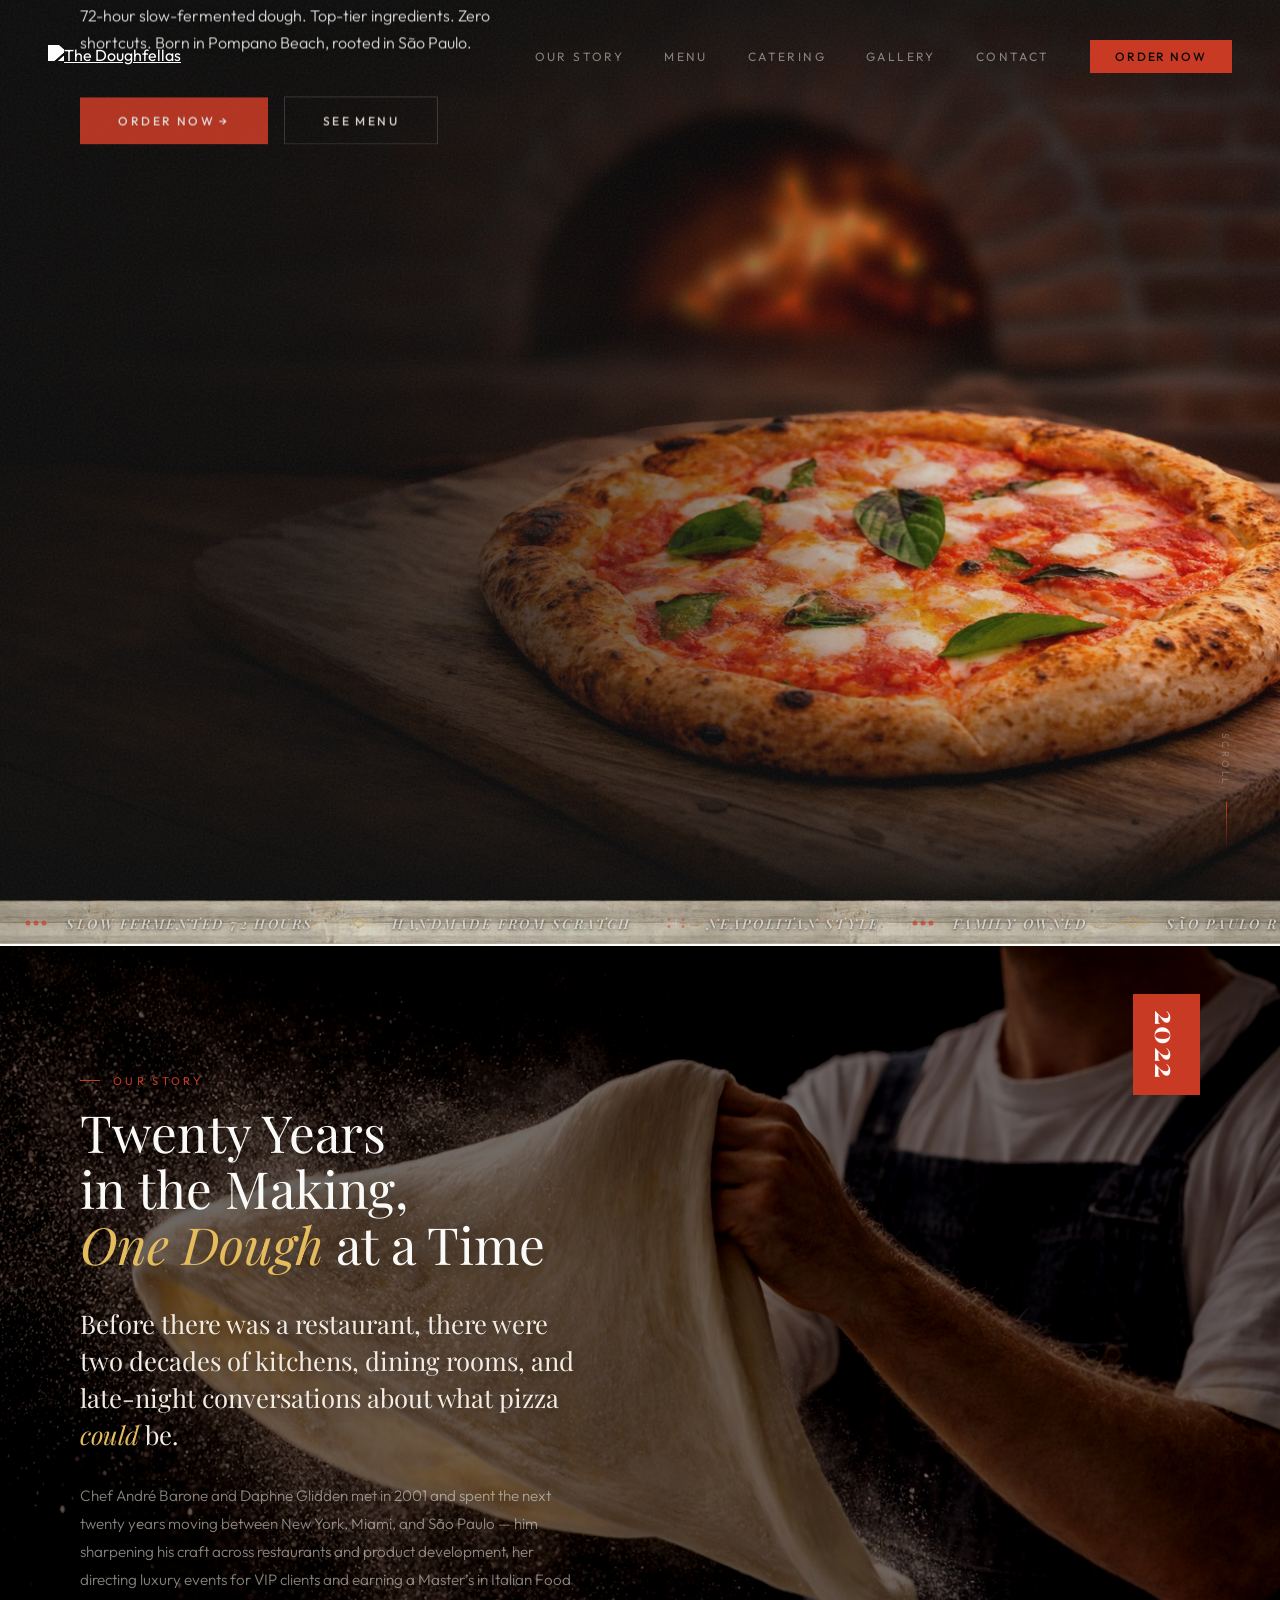
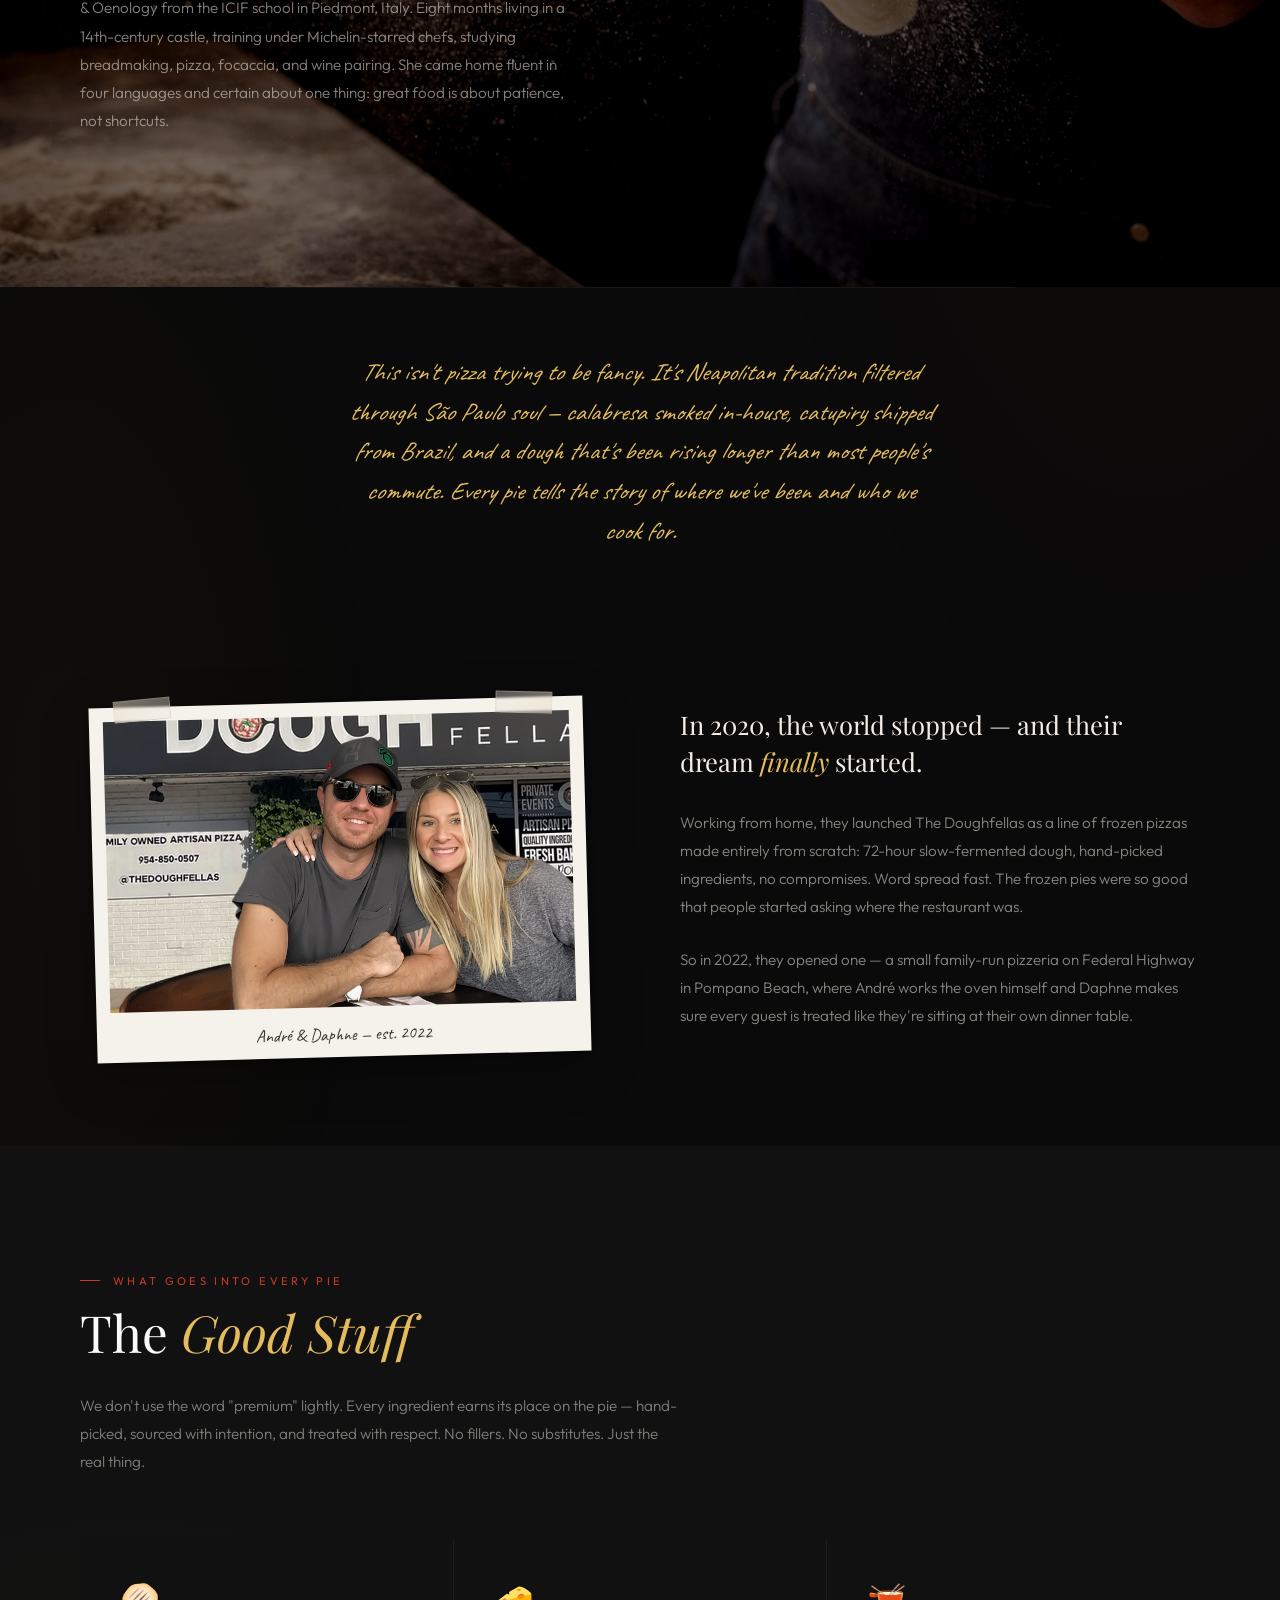
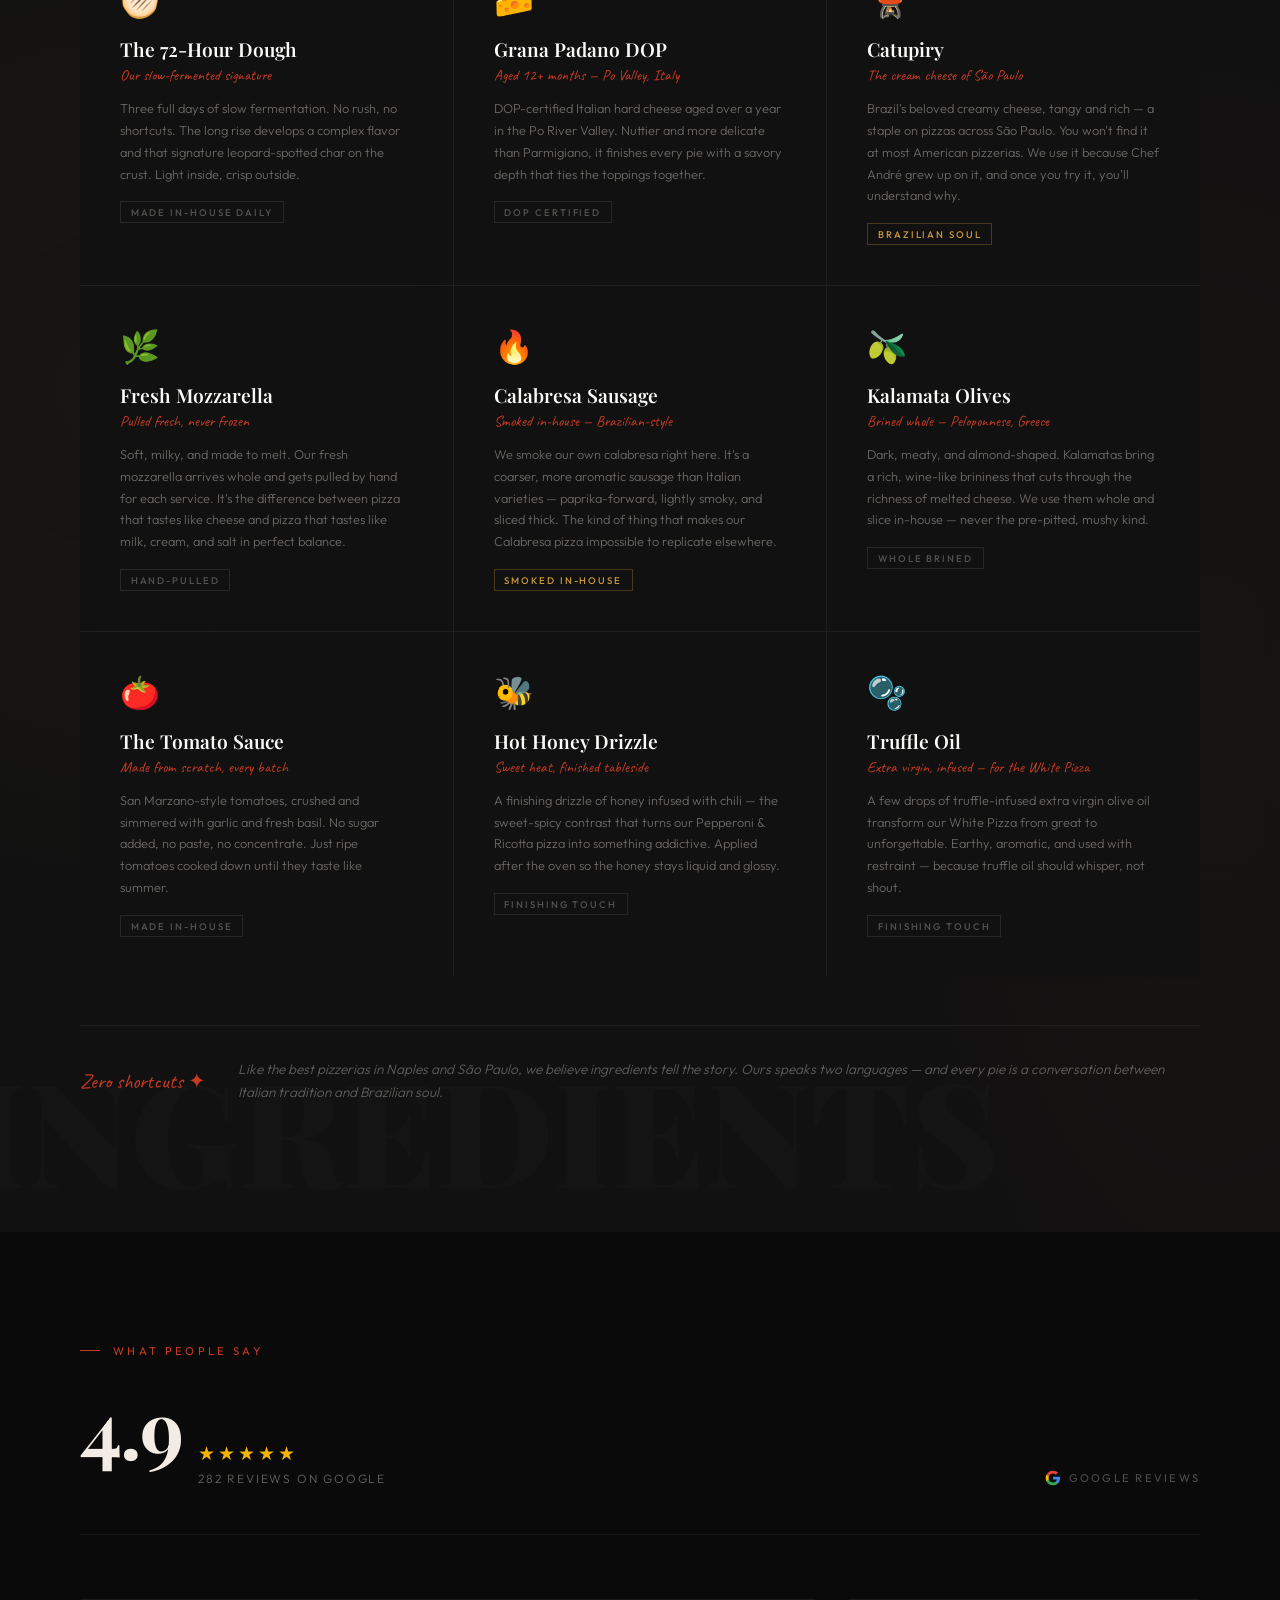
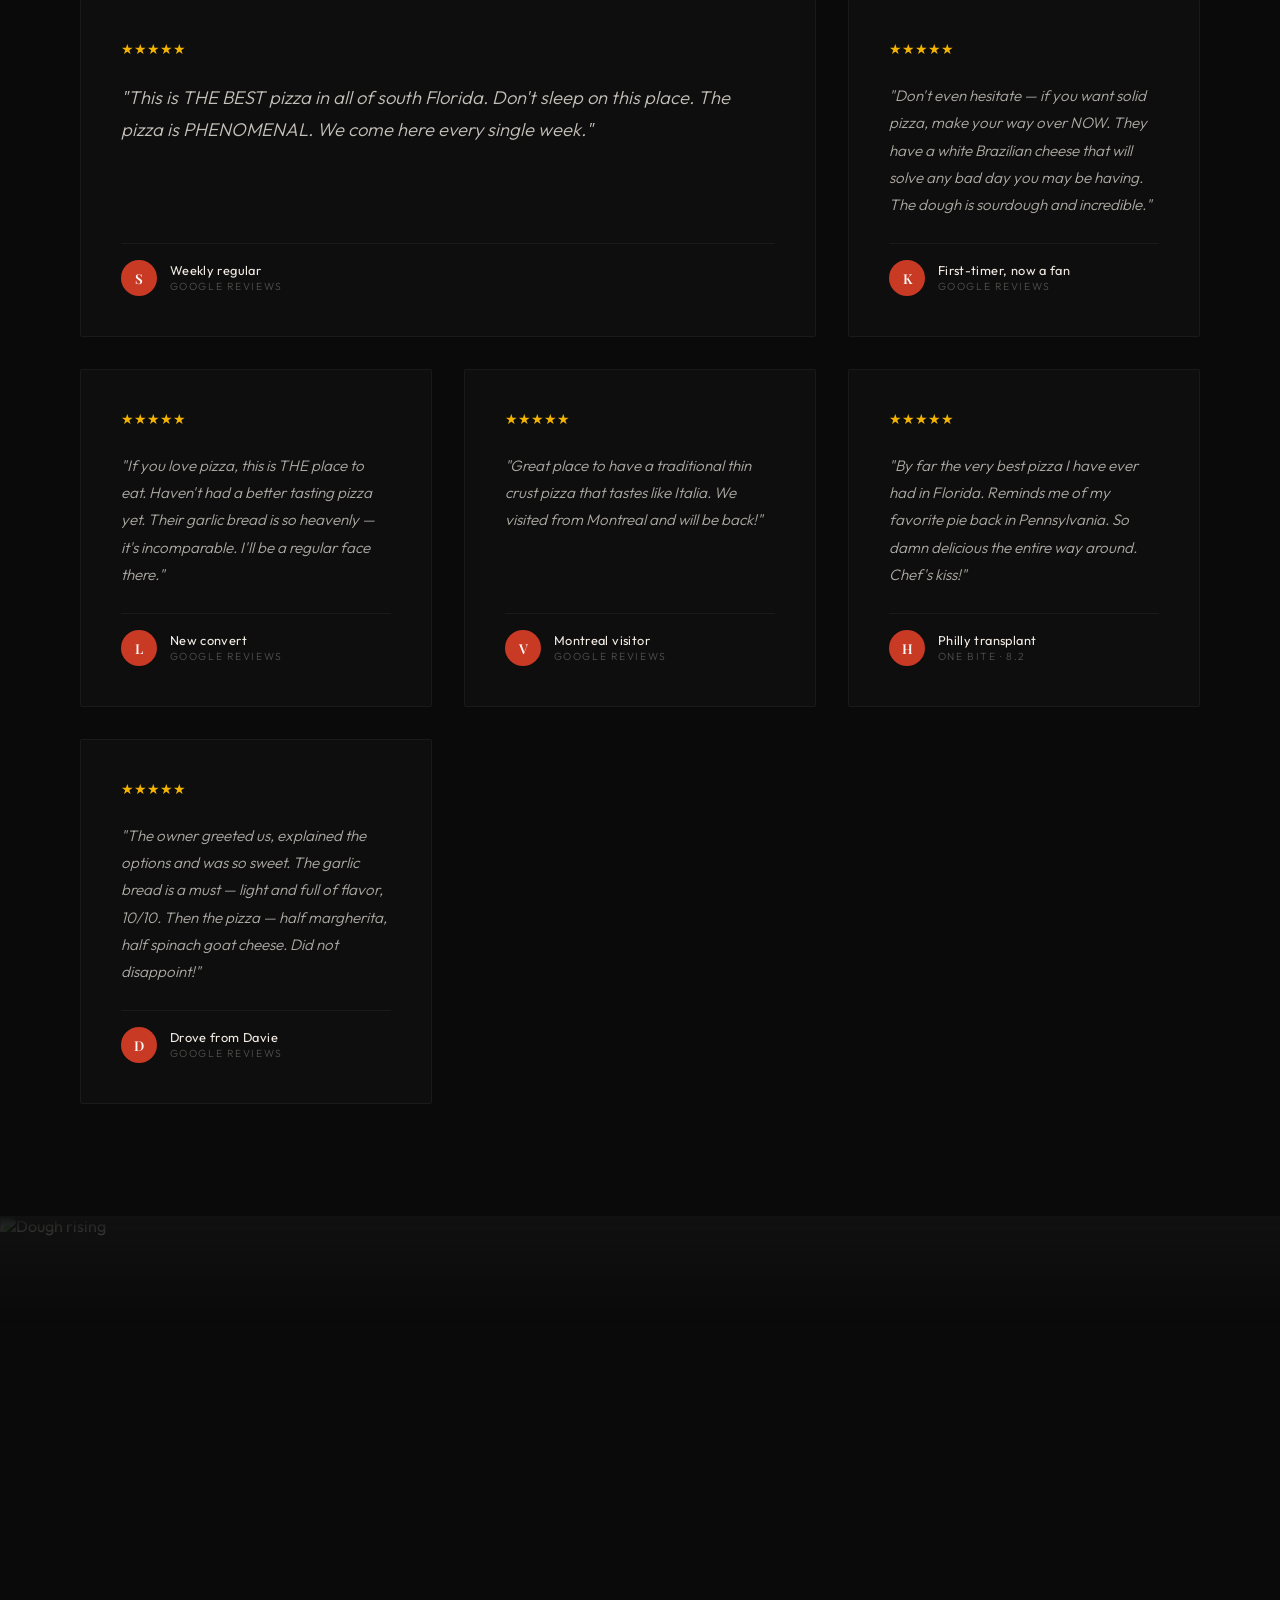
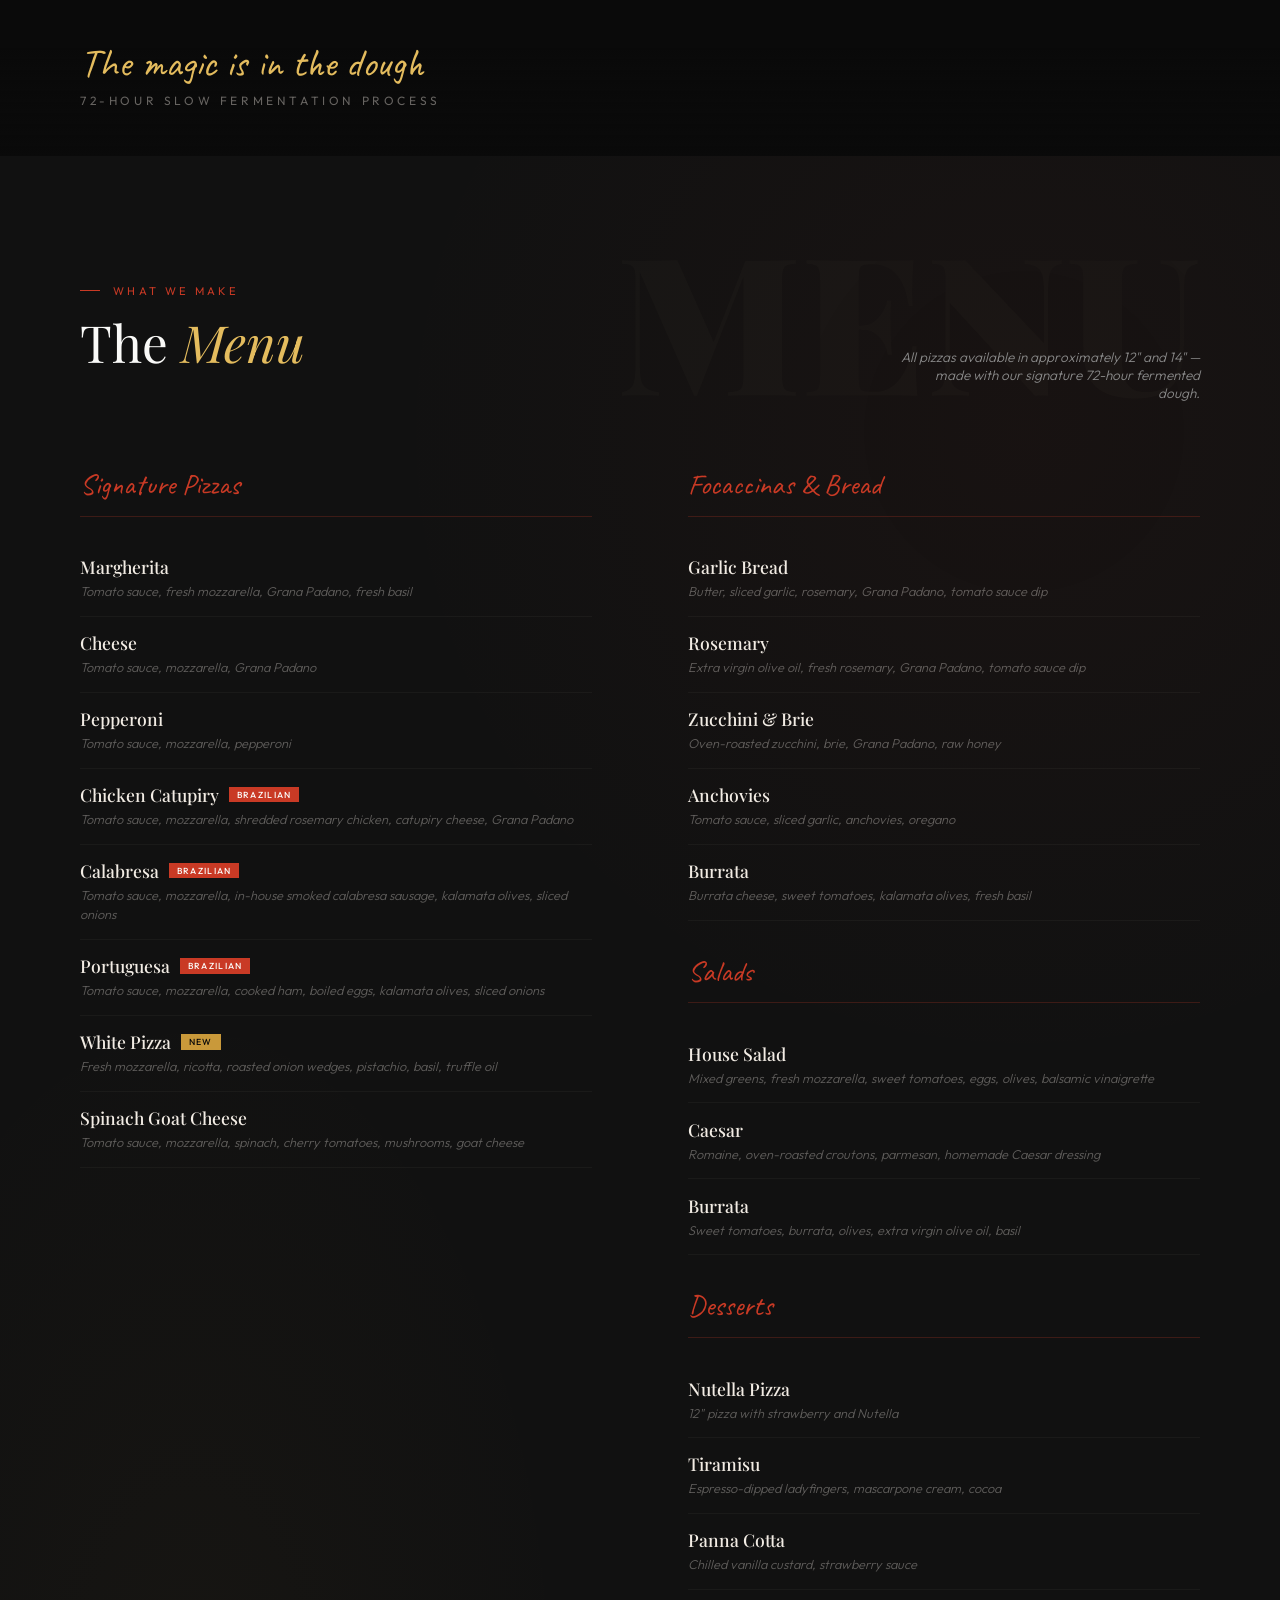
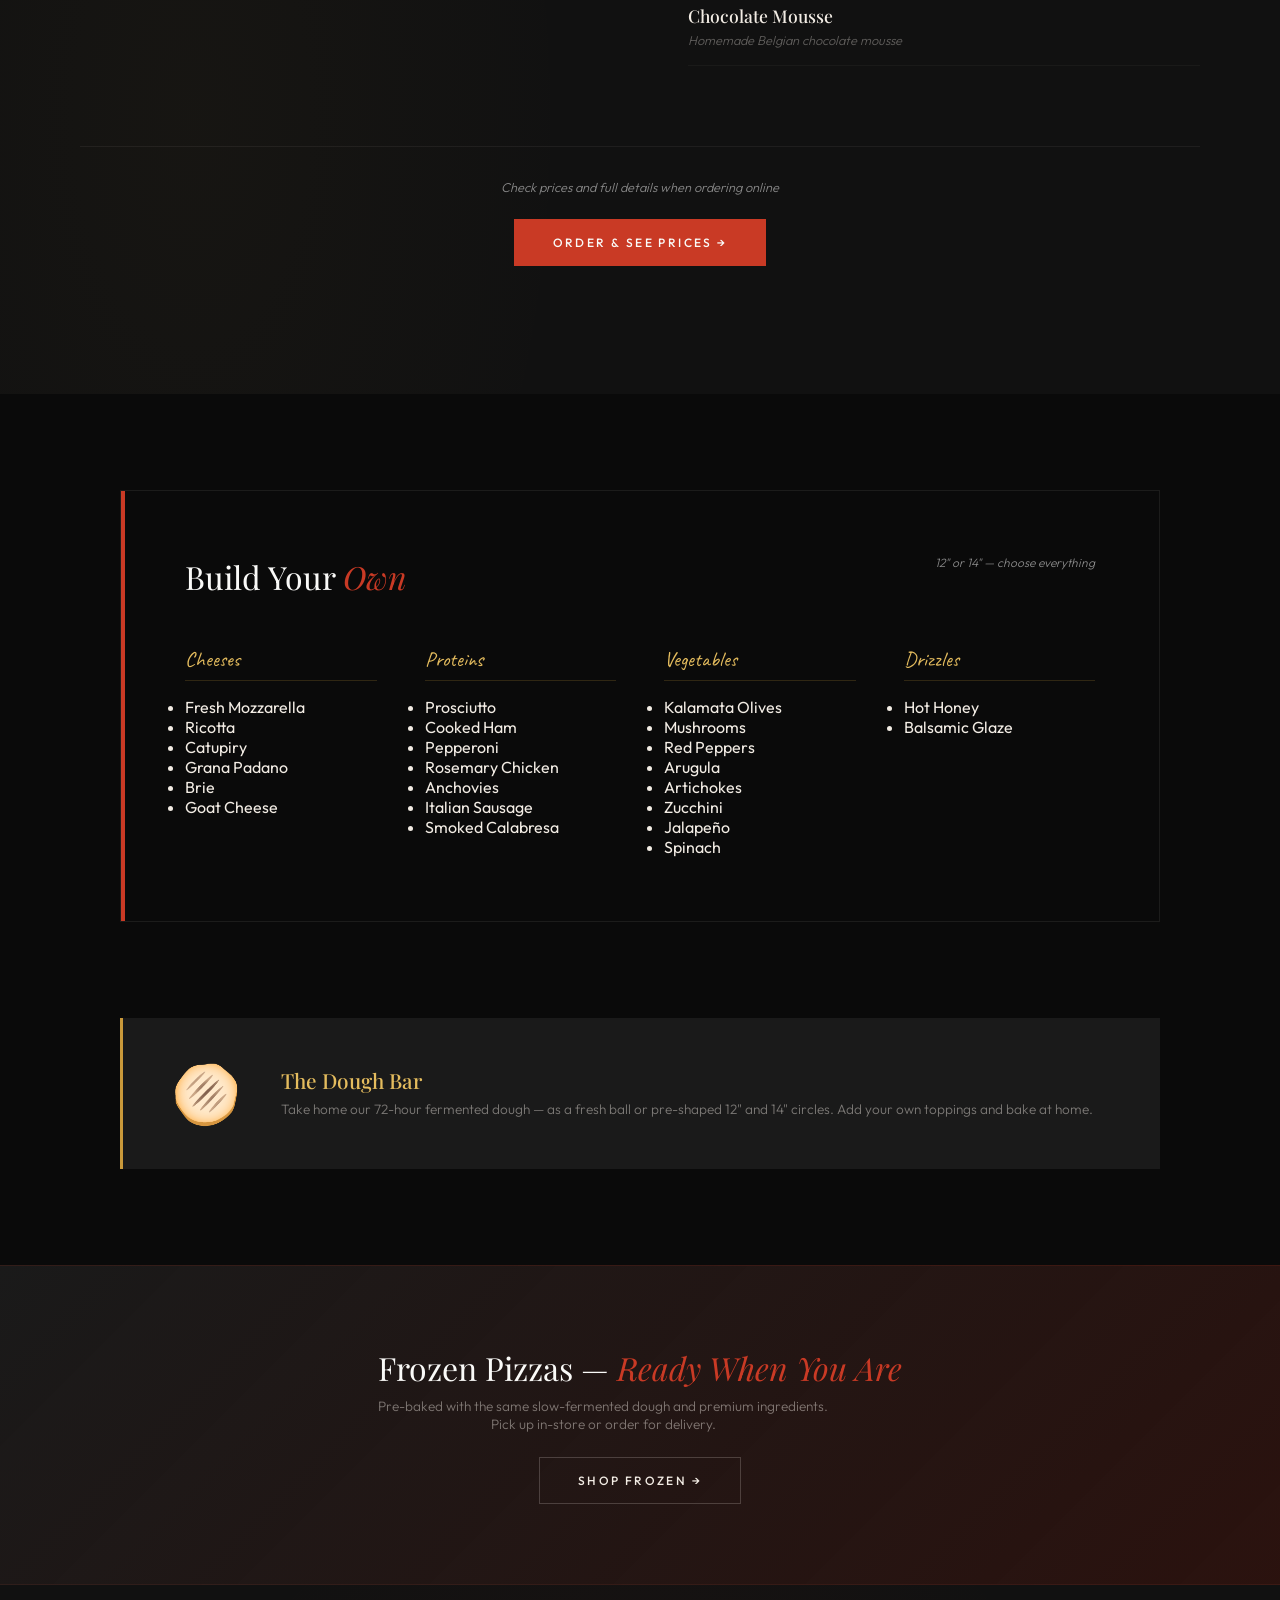
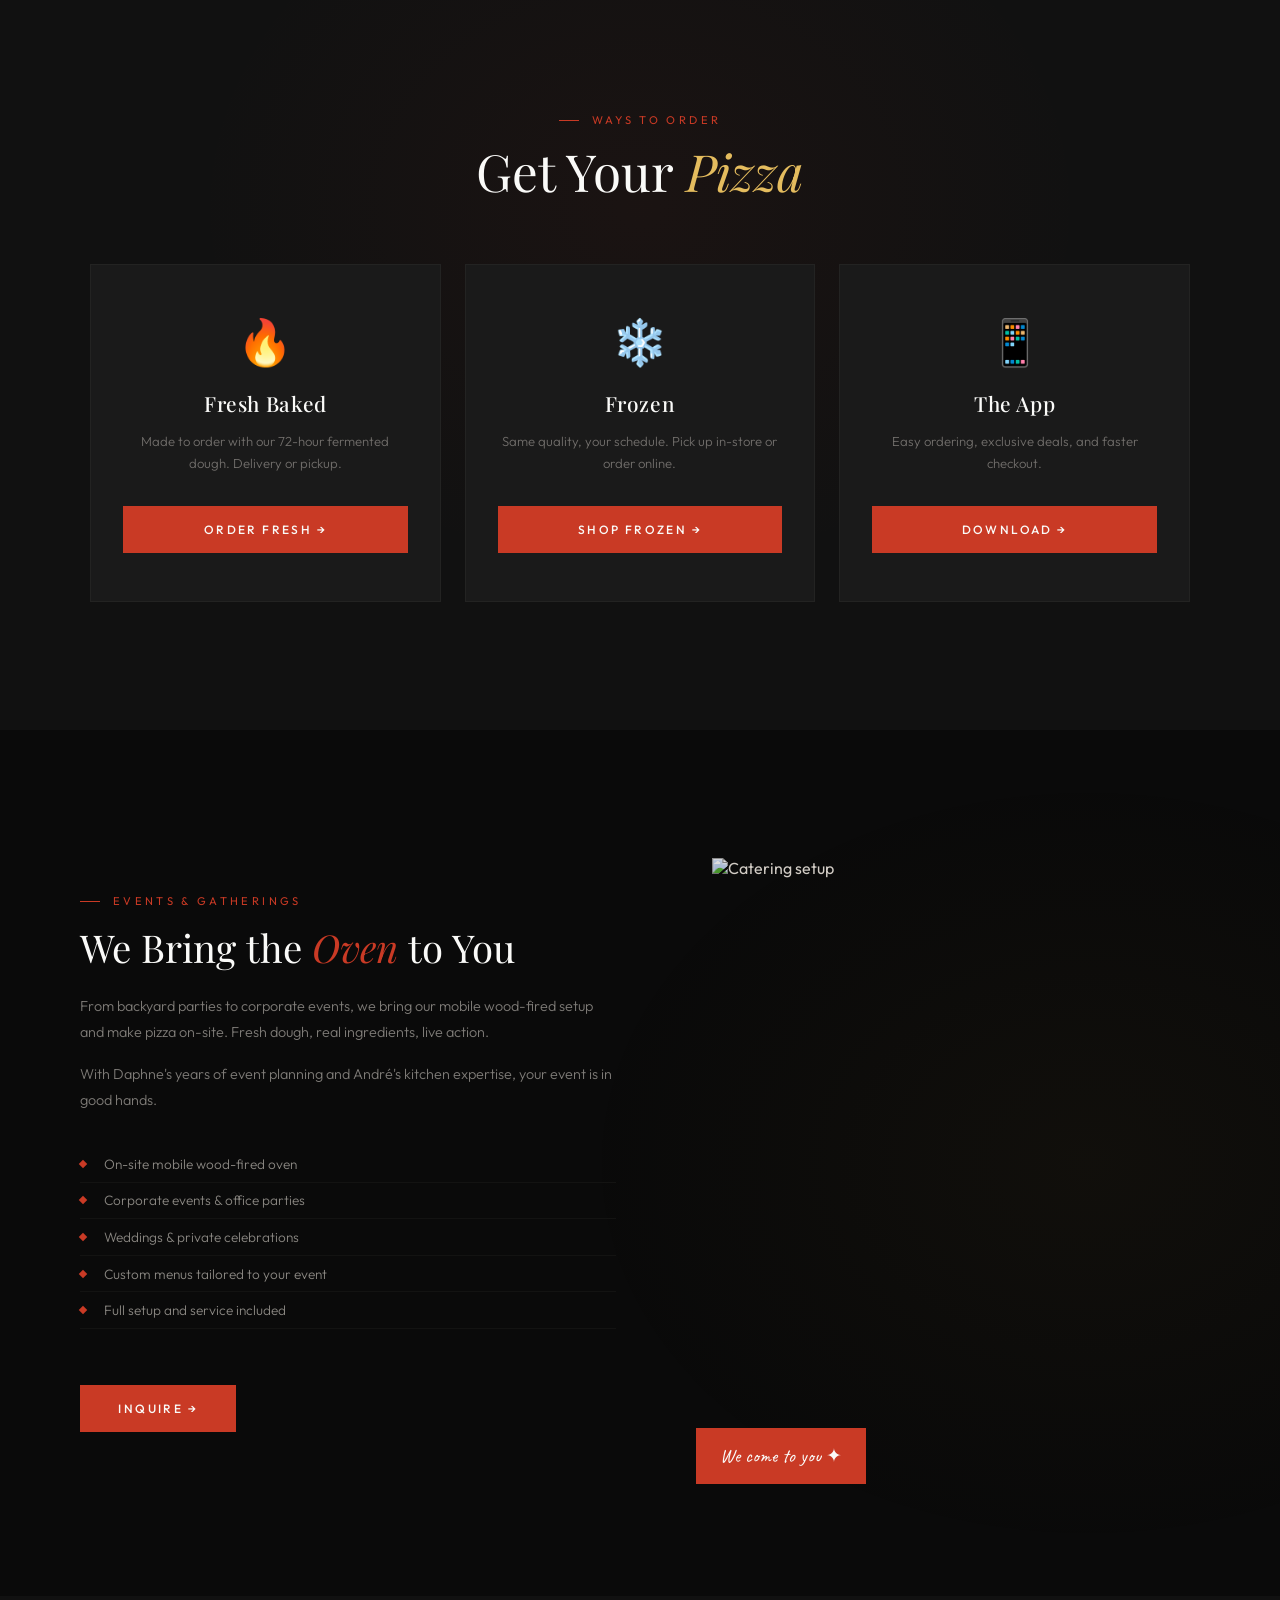
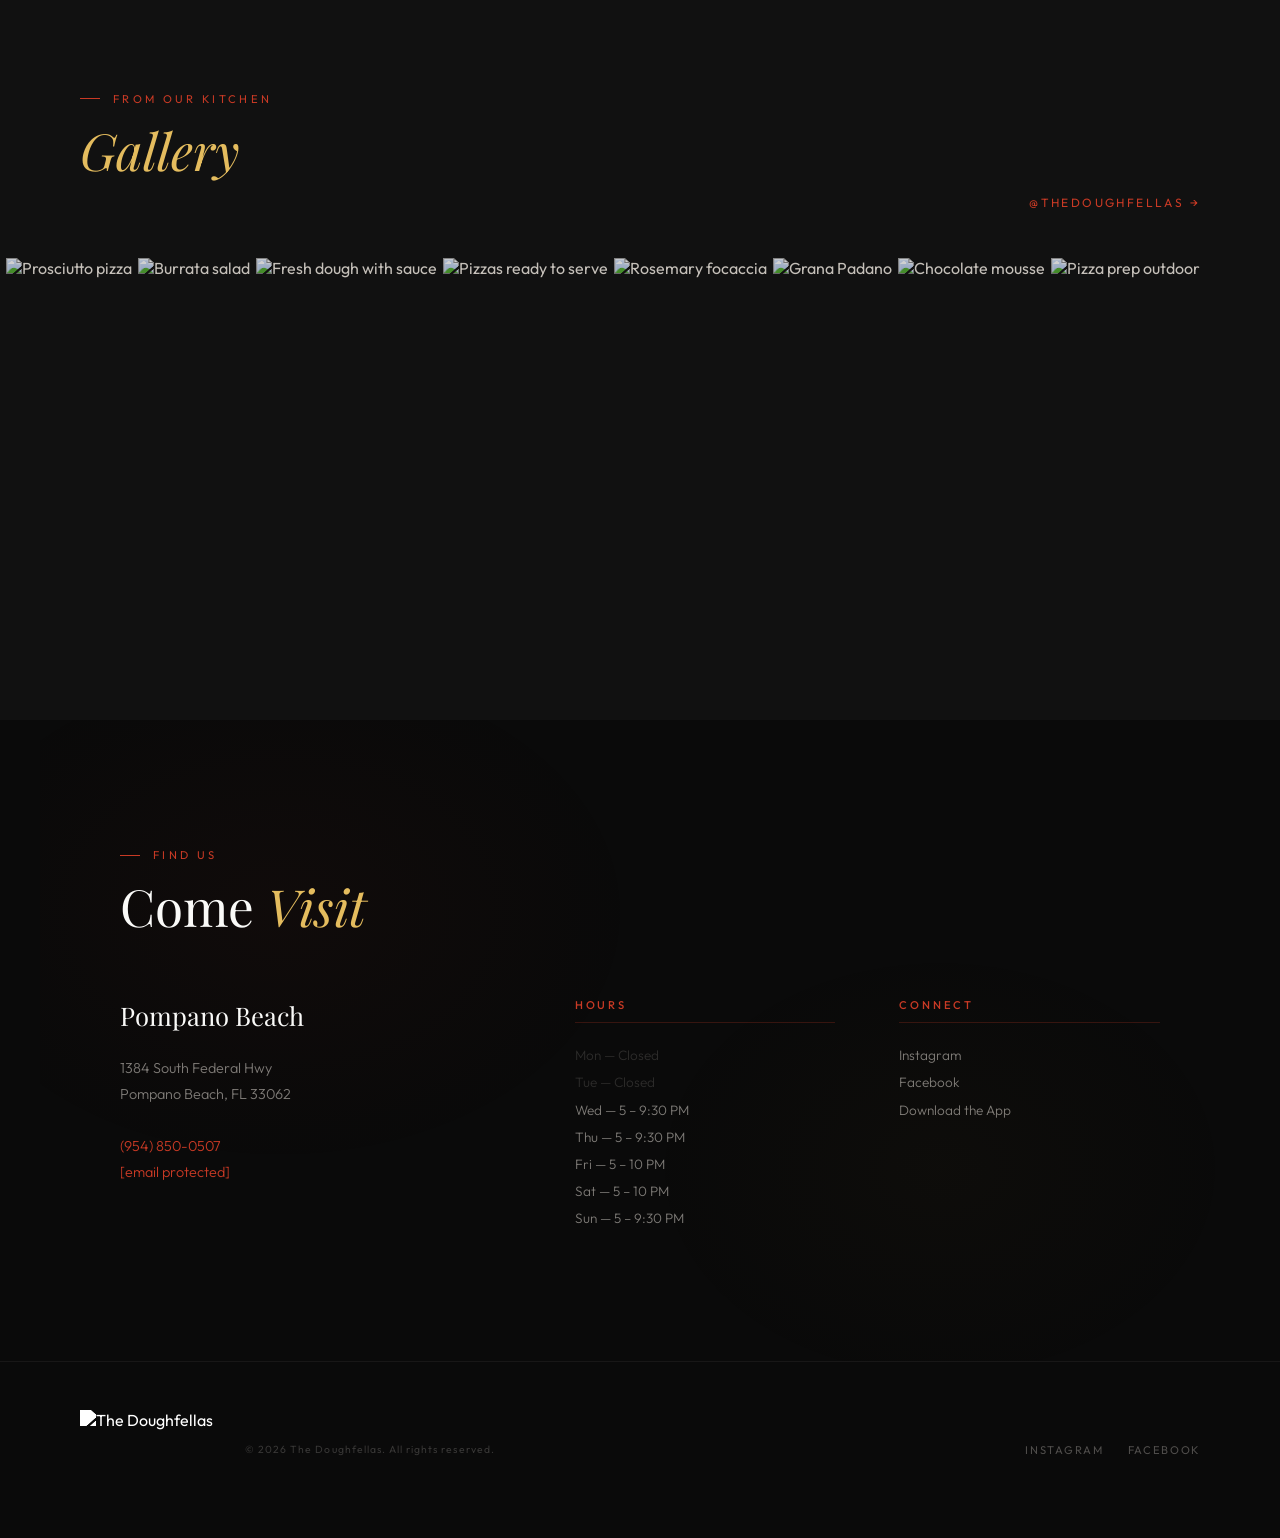
==== index.html @ 56cded58 "Add files via upload" ====
<!DOCTYPE html>
<html lang="en">
<head>
<meta charset="UTF-8">
<meta name="viewport" content="width=device-width, initial-scale=1.0">
<title>The Doughfellas | Handmade Neapolitan Pizza — Fort Lauderdale</title>
<link href="https://fonts.googleapis.com/css2?family=Playfair+Display:ital,wght@0,400;0,500;0,600;0,700;0,800;0,900;1,400;1,500;1,600;1,700&family=Outfit:wght@200;300;400;500;600&family=Caveat:wght@400;500;600;700&family=Bebas+Neue&display=swap" rel="stylesheet">
<style>
  :root {
    --black: #0A0A0A;
    --dark: #111111;
    --dark2: #1A1A1A;
    --dark3: #222222;
    --flame: #C93A25;
    --flame-glow: #E04A32;
    --gold: #C9993A;
    --gold-light: #E4BC5E;
    --cream: #F2ECE4;
    --cream-dim: rgba(242,236,228,0.5);
    --smoke: #888;
    --white: #FAFAF8;
  }

  * { margin: 0; padding: 0; box-sizing: border-box; }
  html { scroll-behavior: smooth; }

  body {
    font-family: 'Outfit', sans-serif;
    background: var(--black);
    color: var(--cream);
    overflow-x: hidden;
    -webkit-font-smoothing: antialiased;
  }

  /* ═══ AMBIENT GLOW SYSTEM ═══ */
  /* Warm oven-light bleeds that give depth to the dark space */
  .ambient-canvas {
    position: fixed;
    inset: 0;
    z-index: 0;
    pointer-events: none;
    background:
      radial-gradient(ellipse 50% 40% at 0% 30%, rgba(201,58,37,0.04) 0%, transparent 100%),
      radial-gradient(ellipse 40% 50% at 100% 60%, rgba(201,153,58,0.03) 0%, transparent 100%),
      radial-gradient(ellipse 60% 30% at 50% 100%, rgba(201,58,37,0.025) 0%, transparent 100%);
  }

  /* Per-section ambient glows */
  .glow-wrap {
    position: relative;
    z-index: 1;
  }

  .section-glow {
    position: relative;
  }

  .section-glow::after {
    content: '';
    position: absolute;
    inset: 0;
    pointer-events: none;
    z-index: 0;
    opacity: 0;
    transition: opacity 1.5s ease;
  }

  .section-glow.in-view::after {
    opacity: 1;
  }

  /* Each section gets a unique glow placement */
  .about.section-glow::after {
    background:
      radial-gradient(ellipse 35% 60% at 90% 20%, rgba(201,58,37,0.05) 0%, transparent 100%),
      radial-gradient(ellipse 25% 40% at 5% 80%, rgba(201,153,58,0.035) 0%, transparent 100%);
  }

  .ingredients.section-glow::after {
    background:
      radial-gradient(ellipse 40% 30% at 10% 50%, rgba(201,153,58,0.045) 0%, transparent 100%),
      radial-gradient(ellipse 30% 50% at 95% 70%, rgba(201,58,37,0.03) 0%, transparent 100%);
  }

  .menu-section.section-glow::after {
    background:
      radial-gradient(ellipse 50% 35% at 80% 15%, rgba(201,58,37,0.04) 0%, transparent 100%),
      radial-gradient(ellipse 30% 40% at 15% 85%, rgba(201,153,58,0.03) 0%, transparent 100%);
  }

  .order-section.section-glow::after {
    background:
      radial-gradient(ellipse 35% 50% at 50% 30%, rgba(201,58,37,0.05) 0%, transparent 100%);
  }

  .catering.section-glow::after {
    background:
      radial-gradient(ellipse 40% 45% at 85% 50%, rgba(201,153,58,0.04) 0%, transparent 100%);
  }

  .contact.section-glow::after {
    background:
      radial-gradient(ellipse 30% 40% at 20% 30%, rgba(201,58,37,0.035) 0%, transparent 100%),
      radial-gradient(ellipse 25% 35% at 75% 70%, rgba(201,153,58,0.025) 0%, transparent 100%);
  }

  /* Subtle grain overlay across entire page */
  .page-grain {
    position: fixed;
    inset: 0;
    z-index: 999;
    pointer-events: none;
    opacity: 0.035;
    background-image: url("data:image/svg+xml,%3Csvg viewBox='0 0 256 256' xmlns='http://www.w3.org/2000/svg'%3E%3Cfilter id='n'%3E%3CfeTurbulence type='fractalNoise' baseFrequency='0.9' numOctaves='4' stitchTiles='stitch'/%3E%3C/filter%3E%3Crect width='100%25' height='100%25' filter='url(%23n)' opacity='1'/%3E%3C/svg%3E");
    background-repeat: repeat;
    background-size: 200px 200px;
  }

  .section-glow > * {
    position: relative;
    z-index: 1;
  }

  /* Animated vignette that shifts subtly */
  .ambient-vignette {
    position: fixed;
    inset: 0;
    z-index: 0;
    pointer-events: none;
    background: radial-gradient(ellipse 70% 70% at 50% 50%, transparent 30%, rgba(10,10,10,0.5) 100%);
    animation: vignetteShift 20s ease-in-out infinite alternate;
  }

  @keyframes vignetteShift {
    0% {
      background: radial-gradient(ellipse 70% 70% at 45% 45%, transparent 30%, rgba(10,10,10,0.5) 100%);
    }
    33% {
      background: radial-gradient(ellipse 65% 75% at 55% 40%, transparent 30%, rgba(10,10,10,0.5) 100%);
    }
    66% {
      background: radial-gradient(ellipse 75% 65% at 48% 55%, transparent 30%, rgba(10,10,10,0.5) 100%);
    }
    100% {
      background: radial-gradient(ellipse 70% 70% at 52% 48%, transparent 30%, rgba(10,10,10,0.5) 100%);
    }
  }

  ::selection { background: var(--flame); color: var(--white); }

  /* ═══ NAV ═══ */
  nav {
    position: fixed;
    top: 0; left: 0; right: 0;
    z-index: 1000;
    display: flex;
    align-items: center;
    justify-content: space-between;
    padding: 0 3rem;
    height: 110px;
    background: transparent;
    transition: all 0.5s cubic-bezier(0.16, 1, 0.3, 1);
  }

  nav.solid {
    background: rgba(10,10,10,0.95);
    backdrop-filter: blur(20px);
    height: 90px;
    border-bottom: 1px solid rgba(242,236,228,0.06);
  }

  .nav-logo img {
    height: 140px;
    transition: height 0.5s cubic-bezier(0.16, 1, 0.3, 1);
    filter: brightness(0) invert(1);
  }

  nav.solid .nav-logo img { height: 75px; }

  .nav-links {
    display: flex;
    gap: 2.5rem;
    list-style: none;
    align-items: center;
  }

  .nav-links a {
    font-family: 'Outfit', sans-serif;
    font-size: 0.75rem;
    font-weight: 400;
    color: var(--cream-dim);
    text-decoration: none;
    letter-spacing: 0.2em;
    text-transform: uppercase;
    transition: color 0.3s;
  }

  .nav-links a:hover { color: var(--flame); }

  .nav-order {
    font-size: 0.75rem !important;
    font-weight: 500 !important;
    color: var(--black) !important;
    background: var(--flame);
    padding: 0.55rem 1.6rem;
    letter-spacing: 0.15em !important;
    text-transform: uppercase;
    transition: all 0.3s !important;
  }

  .nav-order:hover {
    background: var(--flame-glow) !important;
    color: var(--white) !important;
    transform: translateY(-1px);
  }

  .hamburger {
    display: none;
    background: none;
    border: none;
    cursor: pointer;
    width: 30px;
    height: 20px;
    position: relative;
  }

  .hamburger span {
    position: absolute;
    left: 0;
    width: 100%;
    height: 1.5px;
    background: var(--cream);
    transition: all 0.3s;
  }

  .hamburger span:nth-child(1) { top: 0; }
  .hamburger span:nth-child(2) { top: 9px; }
  .hamburger span:nth-child(3) { top: 18px; }

  .mobile-menu {
    display: none;
    position: fixed;
    inset: 0;
    background: var(--black);
    z-index: 999;
    flex-direction: column;
    align-items: center;
    justify-content: center;
    gap: 2.5rem;
  }

  .mobile-menu.open { display: flex; }

  .mobile-menu a {
    font-family: 'Playfair Display', serif;
    font-size: 2rem;
    color: var(--cream);
    text-decoration: none;
    font-weight: 400;
    letter-spacing: 0.05em;
    transition: color 0.3s;
  }

  .mobile-menu a:hover { color: var(--flame); }

  .mobile-close {
    position: absolute;
    top: 2rem;
    right: 2rem;
    background: none;
    border: none;
    color: var(--cream);
    font-size: 2rem;
    cursor: pointer;
    font-weight: 200;
  }

  /* ═══ HERO ═══ */
  .hero {
    position: relative;
    height: 100vh;
    min-height: 750px;
    display: flex;
    align-items: flex-end;
    overflow: hidden;
  }

  .hero-bg {
    position: absolute;
    inset: 0;
    background:
      url('[data-uri]')
      center center / cover no-repeat;
  }

  .hero-overlay {
    position: absolute;
    inset: 0;
    /* Left-heavy gradient: opaque on left for text, transparent on right for pizza */
    background:
      linear-gradient(90deg,
        rgba(10,10,10,0.92) 0%,
        rgba(10,10,10,0.85) 25%,
        rgba(10,10,10,0.55) 50%,
        rgba(10,10,10,0.15) 75%,
        rgba(10,10,10,0.05) 100%
      ),
      /* Bottom fade for clean transition to next section */
      linear-gradient(180deg,
        rgba(10,10,10,0.25) 0%,
        transparent 15%,
        transparent 75%,
        rgba(10,10,10,0.95) 100%
      ),
      /* Top edge for nav readability */
      linear-gradient(180deg,
        rgba(10,10,10,0.5) 0%,
        transparent 12%
      );
  }

  .hero-grain {
    position: absolute;
    inset: 0;
    opacity: 0.06;
    background-image: url("data:image/svg+xml,%3Csvg viewBox='0 0 512 512' xmlns='http://www.w3.org/2000/svg'%3E%3Cfilter id='n'%3E%3CfeTurbulence type='fractalNoise' baseFrequency='0.75' numOctaves='4' stitchTiles='stitch'/%3E%3C/filter%3E%3Crect width='100%25' height='100%25' filter='url(%23n)' opacity='1'/%3E%3C/svg%3E");
  }

  .hero-content {
    position: relative;
    z-index: 2;
    padding: 0 5rem 6rem;
    max-width: 720px;
    will-change: transform;
  }

  .hero-badge {
    display: inline-flex;
    align-items: center;
    gap: 0.6rem;
    font-size: 0.7rem;
    font-weight: 400;
    letter-spacing: 0.3em;
    text-transform: uppercase;
    color: var(--gold-light);
    margin-bottom: 1.5rem;
    opacity: 0;
    animation: slideUp 1s ease 0.3s forwards;
  }

  .hero-badge::before {
    content: '';
    width: 30px;
    height: 1px;
    background: var(--gold);
  }

  .hero-title {
    font-family: 'Playfair Display', serif;
    font-size: clamp(3.5rem, 8vw, 7rem);
    font-weight: 400;
    line-height: 0.95;
    color: var(--white);
    margin-bottom: 1.5rem;
    opacity: 0;
    animation: slideUp 1s ease 0.5s forwards;
    text-shadow: 0 2px 40px rgba(0,0,0,0.4);
  }

  .hero-title .italic {
    font-style: italic;
    font-weight: 500;
    color: var(--flame);
  }

  .hero-title .thin {
    font-family: 'Caveat', cursive;
    font-weight: 500;
    opacity: 0.85;
    font-size: 0.5em;
    display: block;
    letter-spacing: 0.02em;
    margin-top: 0.4rem;
    color: var(--cream);
    white-space: nowrap;
  }

  .hero-desc {
    font-size: 1rem;
    font-weight: 300;
    color: var(--white);
    max-width: 420px;
    line-height: 1.7;
    margin-bottom: 2.5rem;
    opacity: 0;
    animation: slideUp 1s ease 0.7s forwards;
    text-shadow: 0 1px 20px rgba(0,0,0,0.3);
  }

  .hero-actions {
    display: flex;
    gap: 1rem;
    align-items: center;
    opacity: 0;
    animation: slideUp 1s ease 0.9s forwards;
  }

  @keyframes slideUp {
    from { opacity: 0; transform: translateY(25px); }
    to { opacity: 1; transform: translateY(0); }
  }

  .btn {
    font-family: 'Outfit', sans-serif;
    font-size: 0.75rem;
    font-weight: 500;
    letter-spacing: 0.2em;
    text-transform: uppercase;
    padding: 1rem 2.4rem;
    border: none;
    cursor: pointer;
    text-decoration: none;
    display: inline-flex;
    align-items: center;
    gap: 0.6rem;
    transition: all 0.4s cubic-bezier(0.16, 1, 0.3, 1);
  }

  .btn-flame {
    background: var(--flame);
    color: var(--white);
  }

  .btn-flame:hover {
    background: var(--flame-glow);
    transform: translateY(-2px);
    box-shadow: 0 8px 30px rgba(232,67,42,0.3);
  }

  .btn-ghost {
    background: transparent;
    color: var(--cream);
    border: 1px solid rgba(242,236,228,0.2);
    padding: 0.95rem 2.35rem;
  }

  .btn-ghost:hover {
    border-color: var(--cream);
    transform: translateY(-2px);
  }

  .hero-scroll-indicator {
    position: absolute;
    right: 3rem;
    bottom: 3rem;
    z-index: 2;
    writing-mode: vertical-rl;
    font-size: 0.6rem;
    letter-spacing: 0.3em;
    text-transform: uppercase;
    color: rgba(242,236,228,0.3);
    display: flex;
    align-items: center;
    gap: 1rem;
  }

  .hero-scroll-indicator::after {
    content: '';
    width: 1px;
    height: 50px;
    background: linear-gradient(to bottom, var(--flame), transparent);
    animation: scrollPulse 2s ease infinite;
  }

  @keyframes scrollPulse {
    0%, 100% { opacity: 0.4; height: 50px; }
    50% { opacity: 1; height: 60px; }
  }

  /* ═══ WOOD DIVIDER ═══ */
  .wood-divider {
    position: relative;
    width: 100%;
    overflow: hidden;
    background: transparent;
    line-height: 0;
  }

  .wood-plank {
    position: relative;
    width: 100%;
    display: block;
  }

  .wood-plank img {
    width: 100%;
    height: auto;
    display: block;
  }

  /* Ticker on the plank */
  .wood-ticker {
    position: absolute;
    top: 0;
    left: 0;
    width: 100%;
    height: 100%;
    display: flex;
    align-items: center;
    overflow: hidden;
    z-index: 2;
  }

  .wood-ticker-track {
    display: flex;
    align-items: center;
    white-space: nowrap;
    animation: woodTicker 40s linear infinite;
  }

  @keyframes woodTicker {
    0% { transform: translateX(0); }
    100% { transform: translateX(-50%); }
  }

  .wood-ticker-item {
    display: flex;
    align-items: center;
    padding: 0 0.4rem;
  }

  .wood-ticker-text {
    font-family: 'Playfair Display', serif;
    font-size: 0.85rem;
    font-weight: 600;
    font-style: italic;
    letter-spacing: 0.18em;
    color: rgba(242,236,228,0.75);
    text-shadow:
      0 1px 3px rgba(0,0,0,0.6),
      0 0 8px rgba(0,0,0,0.3);
    text-transform: uppercase;
  }

  /* ── Ornament separators ── */
  .wood-ticker-ornament {
    display: flex;
    align-items: center;
    justify-content: center;
    margin: 0 1rem;
    flex-shrink: 0;
  }

  .wood-ticker-ornament svg {
    display: block;
  }

  @media (max-width: 768px) {
    .wood-ticker-text {
      font-size: 0.7rem;
      letter-spacing: 0.12em;
    }
    .wood-ticker-ornament {
      margin: 0 0.6rem;
    }
    .wood-ticker-ornament svg {
      transform: scale(0.8);
    }
  }

  /* ═══ ABOUT ═══ */
  .about {
    max-width: 1300px;
    margin: 0 auto;
    padding: 0 0 0;
  }

  /* HERO ROW — full-width image with overlaid text */
  .about-hero {
    position: relative;
    width: 100vw;
    margin-left: calc(-50vw + 50%);
    min-height: 80vh;
    display: flex;
    align-items: center;
    overflow: hidden;
  }

  .about-hero-bg {
    position: absolute;
    inset: 0;
    z-index: 0;
  }

  .about-hero-bg img {
    width: 100%;
    height: 100%;
    object-fit: cover;
    object-position: center top;
    filter: brightness(0.45) contrast(1.1);
  }

  .about-hero-overlay {
    position: relative;
    z-index: 2;
    max-width: 1300px;
    margin: 0 auto;
    padding: 8rem 5rem;
    width: 100%;
    display: grid;
    grid-template-columns: 1fr 1fr;
    gap: 4rem;
    align-items: center;
  }

  .about-hero-text {
    padding-right: 2rem;
  }

  .about-hero-text .section-heading {
    text-shadow: 0 2px 30px rgba(0,0,0,0.5);
  }

  .about-hero-text .about-copy-lead {
    text-shadow: 0 1px 15px rgba(0,0,0,0.4);
  }

  .about-hero-text .about-text {
    text-shadow: 0 1px 10px rgba(0,0,0,0.3);
  }

  .about-hero-year {
    position: absolute;
    top: 3rem;
    right: 5rem;
    background: var(--flame);
    color: var(--white);
    padding: 1rem 1.2rem;
    font-family: 'Playfair Display', serif;
    font-size: 1.8rem;
    font-weight: 700;
    line-height: 1;
    writing-mode: vertical-rl;
    text-orientation: mixed;
    letter-spacing: 0.05em;
    z-index: 3;
  }

  .about-row {
    display: grid;
    grid-template-columns: 1fr 1fr;
    gap: 5rem;
    align-items: center;
    padding: 4rem 0;
    max-width: 1300px;
    margin: 0 auto;
    padding-left: 5rem;
    padding-right: 5rem;
  }

  .about-row + .about-row {
    border-top: 1px solid rgba(242,236,228,0.06);
  }

  /* Text blocks */
  .about-copy {
    padding: 1rem 0;
  }

  .about-copy-lead {
    font-family: 'Playfair Display', serif;
    font-size: 1.6rem;
    font-weight: 400;
    line-height: 1.45;
    color: var(--cream);
    margin-bottom: 1.8rem;
  }

  .about-copy-lead .italic {
    font-style: italic;
    color: var(--gold-light);
  }

  /* Legacy image blocks (kept for fallback) */
  .about-img-wrap {
    position: relative;
  }

  .about-img-main {
    width: 100%;
    aspect-ratio: 4/3;
    object-fit: cover;
    display: block;
    filter: brightness(0.95) contrast(1.05);
    border-radius: 2px;
  }

  .about-year-tag {
    position: absolute;
    top: 2rem;
    right: -2rem;
    background: var(--flame);
    color: var(--white);
    padding: 1rem 1.2rem;
    font-family: 'Playfair Display', serif;
    font-size: 1.8rem;
    font-weight: 700;
    line-height: 1;
    writing-mode: vertical-rl;
    text-orientation: mixed;
    letter-spacing: 0.05em;
  }

  /* Polaroid / memory album treatment */
  .about-polaroid-wrap {
    display: flex;
    justify-content: center;
    padding: 1.5rem 0;
  }

  .about-polaroid {
    position: relative;
    background: #F5F1EB;
    padding: 14px 14px 50px 14px;
    box-shadow:
      0 2px 8px rgba(0,0,0,0.3),
      0 15px 50px rgba(0,0,0,0.25);
    transform: rotate(-1.5deg);
    max-width: 95%;
  }

  .about-polaroid img {
    width: 100%;
    aspect-ratio: 16/10;
    object-fit: cover;
    display: block;
    filter: saturate(0.9) contrast(1.02);
  }

  .about-polaroid-caption {
    position: absolute;
    bottom: 12px;
    left: 16px;
    right: 16px;
    font-family: 'Caveat', cursive;
    font-size: 1.1rem;
    color: #3a3530;
    text-align: center;
  }

  /* Tape strips */
  .about-polaroid::before,
  .about-polaroid::after {
    content: '';
    position: absolute;
    width: 55px;
    height: 20px;
    background: rgba(230,220,200,0.55);
    backdrop-filter: blur(1px);
    z-index: 2;
    border: 1px solid rgba(200,190,170,0.3);
  }

  .about-polaroid::before {
    top: -8px;
    left: 25px;
    transform: rotate(-4deg);
    background: linear-gradient(135deg, rgba(230,220,200,0.5) 0%, rgba(240,235,225,0.35) 100%);
  }

  .about-polaroid::after {
    top: -6px;
    right: 30px;
    transform: rotate(3deg);
    background: linear-gradient(135deg, rgba(240,235,225,0.35) 0%, rgba(230,220,200,0.5) 100%);
  }

  /* Pull quote between rows */
  .about-pullquote {
    padding: 4rem 5rem;
    border-top: 1px solid rgba(242,236,228,0.06);
    text-align: center;
    max-width: 750px;
    margin: 0 auto;
  }

  .about-pullquote p {
    font-family: 'Caveat', cursive;
    font-size: 1.55rem;
    line-height: 1.6;
    color: var(--gold-light);
    font-style: italic;
  }

  .about-right {}

  @media (max-width: 1024px) {
    .about-hero-overlay { padding: 6rem 3rem; }
    .about-row { gap: 3rem; padding-left: 3rem; padding-right: 3rem; }
  }

  @media (max-width: 768px) {
    .about-hero { min-height: auto; }
    .about-hero-overlay { grid-template-columns: 1fr; gap: 2rem; padding: 5rem 1.5rem; }
    .about-hero-text { padding-right: 0; }
    .about-hero-year { top: 1.5rem; right: 1.5rem; }
    .about-row { grid-template-columns: 1fr; gap: 2rem; padding: 3rem 1.5rem; }
    .about-row.row-text-right .about-polaroid-wrap { order: 1; }
    .about-row.row-text-right .about-copy { order: 2; }
    .about-year-tag { right: 0; }
    .about-polaroid { max-width: 100%; }
    .about-copy-lead { font-size: 1.3rem; }
  }

  .section-label {
    font-size: 0.7rem;
    font-weight: 400;
    letter-spacing: 0.3em;
    text-transform: uppercase;
    color: var(--flame);
    margin-bottom: 1rem;
    display: flex;
    align-items: center;
    gap: 0.8rem;
  }

  .section-label::before {
    content: '';
    width: 20px;
    height: 1px;
    background: var(--flame);
  }

  .section-heading {
    font-family: 'Playfair Display', serif;
    font-size: clamp(2.2rem, 4vw, 3.5rem);
    font-weight: 400;
    line-height: 1.1;
    color: var(--white);
    margin-bottom: 2rem;
  }

  .section-heading .italic {
    font-style: italic;
    color: var(--gold-light);
  }

  .about-text {
    font-size: 0.95rem;
    font-weight: 300;
    line-height: 1.85;
    color: rgba(242,236,228,0.55);
    margin-bottom: 1.5rem;
  }

  /* ═══ INGREDIENTS ═══ */
  .ingredients {
    padding: 8rem 5rem;
    background: var(--dark);
    position: relative;
    overflow: hidden;
  }

  .ingredients::before {
    content: 'INGREDIENTS';
    position: absolute;
    bottom: 2rem;
    left: -2rem;
    font-family: 'Playfair Display', serif;
    font-size: 9rem;
    font-weight: 900;
    color: rgba(242,236,228,0.015);
    line-height: 1;
    pointer-events: none;
    white-space: nowrap;
  }

  .ingredients-intro {
    max-width: 1200px;
    margin: 0 auto 4rem;
  }

  .ingredients-intro p {
    font-size: 0.95rem;
    font-weight: 300;
    line-height: 1.85;
    color: rgba(242,236,228,0.5);
    margin-top: 1.2rem;
    max-width: 600px;
  }

  .ingredients-grid {
    display: grid;
    grid-template-columns: repeat(3, 1fr);
    gap: 1px;
    max-width: 1200px;
    margin: 0 auto;
    background: rgba(242,236,228,0.06);
  }

  .ingredient-card {
    background: var(--dark);
    padding: 2.5rem;
    transition: all 0.5s cubic-bezier(0.16, 1, 0.3, 1);
    position: relative;
  }

  .ingredient-card::before {
    content: '';
    position: absolute;
    top: 0; left: 0;
    width: 0; height: 2px;
    background: var(--flame);
    transition: width 0.6s cubic-bezier(0.16, 1, 0.3, 1);
  }

  .ingredient-card:hover { background: var(--dark2); }
  .ingredient-card:hover::before { width: 100%; }

  .ingredient-emoji {
    font-size: 2rem;
    display: block;
    margin-bottom: 1rem;
  }

  .ingredient-name {
    font-family: 'Playfair Display', serif;
    font-size: 1.2rem;
    font-weight: 600;
    color: var(--white);
    margin-bottom: 0.2rem;
  }

  .ingredient-origin {
    font-family: 'Caveat', cursive;
    font-size: 0.95rem;
    color: var(--flame);
    margin-bottom: 0.8rem;
  }

  .ingredient-desc {
    font-size: 0.8rem;
    font-weight: 300;
    line-height: 1.7;
    color: rgba(242,236,228,0.4);
  }

  .ingredient-tag {
    display: inline-block;
    margin-top: 1rem;
    font-size: 0.6rem;
    font-weight: 500;
    letter-spacing: 0.2em;
    text-transform: uppercase;
    padding: 0.25rem 0.6rem;
    border: 1px solid rgba(242,236,228,0.1);
    color: rgba(242,236,228,0.3);
  }

  .ingredient-tag.brazilian {
    border-color: rgba(201,153,58,0.3);
    color: var(--gold);
  }

  .ingredients-footer {
    margin: 3rem auto 0;
    padding-top: 2rem;
    border-top: 1px solid rgba(242,236,228,0.06);
    display: flex;
    align-items: center;
    gap: 2rem;
    max-width: 1200px;
  }

  .ingredients-footer p {
    font-size: 0.85rem;
    font-weight: 300;
    color: rgba(242,236,228,0.35);
    font-style: italic;
    line-height: 1.7;
  }

  .ingredients-footer .flame-mark {
    font-family: 'Caveat', cursive;
    font-size: 1.3rem;
    color: var(--flame);
    flex-shrink: 0;
  }

  @media (max-width: 1024px) {
    .ingredients { padding: 5rem 3rem; }
    .ingredients-grid { grid-template-columns: 1fr 1fr; }
    .ingredients::before { font-size: 6rem; }
  }

  @media (max-width: 768px) {
    .ingredients { padding: 4rem 1.5rem; }
    .ingredients-grid { grid-template-columns: 1fr; }
    .ingredients::before { display: none; }
    .ingredient-card { padding: 2rem 1.5rem; }
    .ingredients-footer { flex-direction: column; gap: 1rem; }
  }

  /* ═══ REVIEWS ═══ */
  .reviews {
    padding: 7rem 5rem;
    max-width: 1300px;
    margin: 0 auto;
    position: relative;
  }

  .reviews-header {
    display: flex;
    align-items: flex-end;
    justify-content: space-between;
    margin-bottom: 4rem;
    padding-bottom: 3rem;
    border-bottom: 1px solid rgba(242,236,228,0.06);
  }

  .reviews-header-left {
    display: flex;
    flex-direction: column;
    gap: 0.8rem;
  }

  .reviews-rating-badge {
    display: flex;
    align-items: baseline;
    gap: 1rem;
  }

  .reviews-score {
    font-family: 'Playfair Display', serif;
    font-size: 5rem;
    font-weight: 700;
    line-height: 1;
    color: var(--cream);
    letter-spacing: -0.02em;
  }

  .reviews-score-meta {
    display: flex;
    flex-direction: column;
    gap: 0.4rem;
  }

  .reviews-stars {
    display: flex;
    gap: 3px;
    font-size: 1.2rem;
    color: #F4B400;
  }

  .reviews-star-empty {
    opacity: 0.25;
  }

  .reviews-count {
    font-size: 0.75rem;
    font-weight: 300;
    letter-spacing: 0.15em;
    text-transform: uppercase;
    color: rgba(242,236,228,0.4);
  }

  .reviews-google-attr {
    display: flex;
    align-items: center;
    gap: 0.5rem;
    font-size: 0.7rem;
    font-weight: 400;
    letter-spacing: 0.2em;
    text-transform: uppercase;
    color: rgba(242,236,228,0.3);
  }

  .reviews-google-attr svg {
    width: 16px;
    height: 16px;
  }

  .reviews-grid {
    display: grid;
    grid-template-columns: 1fr 1fr 1fr;
    gap: 2rem;
  }

  .review-card {
    padding: 2.5rem;
    background: rgba(242,236,228,0.02);
    border: 1px solid rgba(242,236,228,0.05);
    border-radius: 2px;
    display: flex;
    flex-direction: column;
    gap: 1.5rem;
    transition: border-color 0.4s ease;
  }

  .review-card:hover {
    border-color: rgba(242,236,228,0.12);
  }

  .review-card-stars {
    display: flex;
    gap: 2px;
    font-size: 0.85rem;
    color: #F4B400;
  }

  .review-card-text {
    font-size: 0.95rem;
    font-weight: 300;
    line-height: 1.8;
    color: rgba(242,236,228,0.7);
    font-style: italic;
    flex: 1;
  }

  .review-card-author {
    display: flex;
    align-items: center;
    gap: 0.8rem;
    padding-top: 1rem;
    border-top: 1px solid rgba(242,236,228,0.05);
  }

  .review-card-avatar {
    width: 36px;
    height: 36px;
    border-radius: 50%;
    background: var(--flame);
    display: flex;
    align-items: center;
    justify-content: center;
    font-family: 'Playfair Display', serif;
    font-size: 0.85rem;
    font-weight: 600;
    color: var(--white);
    flex-shrink: 0;
  }

  .review-card-name {
    font-size: 0.8rem;
    font-weight: 400;
    color: var(--cream);
    letter-spacing: 0.03em;
  }

  .review-card-source {
    font-size: 0.65rem;
    font-weight: 300;
    letter-spacing: 0.15em;
    text-transform: uppercase;
    color: rgba(242,236,228,0.3);
    margin-top: 2px;
  }

  .review-card-featured {
    grid-column: span 2;
  }

  .review-card-featured .review-card-text {
    font-size: 1.15rem;
    line-height: 1.75;
    color: rgba(242,236,228,0.8);
  }

  @media (max-width: 1024px) {
    .reviews { padding: 5rem 3rem; }
    .reviews-grid { grid-template-columns: 1fr 1fr; }
    .review-card-featured { grid-column: span 2; }
    .reviews-score { font-size: 4rem; }
  }

  @media (max-width: 768px) {
    .reviews { padding: 4rem 1.5rem; }
    .reviews-header { flex-direction: column; align-items: flex-start; gap: 1rem; }
    .reviews-grid { grid-template-columns: 1fr; }
    .review-card-featured { grid-column: span 1; }
    .review-card-featured .review-card-text { font-size: 1rem; }
    .reviews-score { font-size: 3.5rem; }
  }

  /* ═══ MENU ═══ */
  .menu-section {
    padding: 8rem 5rem;
    background: var(--dark);
    position: relative;
  }

  .menu-section::before {
    content: 'MENU';
    position: absolute;
    top: 4rem;
    right: 5rem;
    font-family: 'Playfair Display', serif;
    font-size: 12rem;
    font-weight: 900;
    color: rgba(242,236,228,0.02);
    line-height: 1;
    pointer-events: none;
  }

  .menu-header {
    max-width: 1200px;
    margin: 0 auto 4rem;
    display: flex;
    justify-content: space-between;
    align-items: flex-end;
  }

  .menu-header-right {
    text-align: right;
  }

  .menu-header-right p {
    font-size: 0.85rem;
    color: var(--smoke);
    font-weight: 300;
    font-style: italic;
    max-width: 300px;
  }

  .menu-grid {
    max-width: 1200px;
    margin: 0 auto;
    display: grid;
    grid-template-columns: 1fr 1fr;
    gap: 2rem 6rem;
  }

  .menu-category {
    margin-bottom: 2rem;
  }

  .menu-cat-title {
    font-family: 'Caveat', cursive;
    font-size: 1.8rem;
    color: var(--flame);
    margin-bottom: 1.5rem;
    padding-bottom: 0.8rem;
    border-bottom: 1px solid rgba(232,67,42,0.2);
  }

  .menu-item {
    padding: 0.9rem 0;
    border-bottom: 1px solid rgba(242,236,228,0.04);
    transition: all 0.3s;
  }

  .menu-item:hover {
    padding-left: 0.5rem;
    border-bottom-color: rgba(232,67,42,0.15);
  }

  .menu-item-top {
    display: flex;
    justify-content: space-between;
    align-items: baseline;
  }

  .menu-item-name {
    font-family: 'Playfair Display', serif;
    font-size: 1.1rem;
    font-weight: 500;
    color: var(--cream);
    display: flex;
    align-items: center;
    gap: 0.6rem;
  }

  .menu-badge {
    font-family: 'Outfit', sans-serif;
    font-size: 0.55rem;
    font-weight: 500;
    letter-spacing: 0.15em;
    text-transform: uppercase;
    background: var(--flame);
    color: var(--white);
    padding: 0.15rem 0.5rem;
    vertical-align: middle;
  }

  .menu-badge.new {
    background: var(--gold);
    color: var(--black);
  }

  .menu-item-desc {
    font-size: 0.8rem;
    font-weight: 300;
    color: rgba(242,236,228,0.35);
    margin-top: 0.25rem;
    line-height: 1.5;
    font-style: italic;
  }

  .menu-note {
    text-align: center;
    margin-top: 3rem;
    padding-top: 2rem;
    border-top: 1px solid rgba(242,236,228,0.06);
  }

  .menu-note p {
    font-size: 0.8rem;
    color: var(--smoke);
    font-weight: 300;
    font-style: italic;
    margin-bottom: 1.5rem;
  }

  /* ═══ FULL-WIDTH IMAGE BREAK ═══ */
  .image-break {
    position: relative;
    height: 60vh;
    min-height: 400px;
    overflow: hidden;
  }

  .image-break img {
    width: 100%;
    height: 100%;
    object-fit: cover;
    display: block;
  }

  .image-break-overlay {
    position: absolute;
    inset: 0;
    background: linear-gradient(180deg, var(--dark) 0%, transparent 20%, transparent 80%, var(--black) 100%);
  }

  .image-break-text {
    position: absolute;
    bottom: 3rem;
    left: 5rem;
    z-index: 2;
  }

  .image-break-text .script {
    font-family: 'Caveat', cursive;
    font-size: 2.5rem;
    color: var(--gold-light);
  }

  .image-break-text p {
    font-size: 0.75rem;
    letter-spacing: 0.3em;
    text-transform: uppercase;
    color: rgba(242,236,228,0.4);
    margin-top: 0.3rem;
  }

  /* ═══ BUILD YOUR OWN ═══ */
  .byo {
    padding: 6rem 5rem;
    max-width: 1200px;
    margin: 0 auto;
  }

  .byo-inner {
    border: 1px solid rgba(242,236,228,0.08);
    padding: 4rem;
    position: relative;
    overflow: hidden;
  }

  .byo-inner::before {
    content: '';
    position: absolute;
    top: 0; left: 0;
    width: 4px;
    height: 100%;
    background: var(--flame);
  }

  .byo-top {
    display: flex;
    justify-content: space-between;
    align-items: flex-start;
    margin-bottom: 3rem;
  }

  .byo-heading {
    font-family: 'Playfair Display', serif;
    font-size: 2rem;
    font-weight: 400;
    color: var(--white);
  }

  .byo-heading .italic { font-style: italic; color: var(--flame); }

  .byo-cols {
    display: grid;
    grid-template-columns: repeat(4, 1fr);
    gap: 3rem;
  }

  .byo-col-title {
    font-family: 'Caveat', cursive;
    font-size: 1.3rem;
    color: var(--gold-light);
    margin-bottom: 1rem;
    padding-bottom: 0.5rem;
    border-bottom: 1px solid rgba(201,153,58,0.2);
  }

  .byo-col ul {
    list-style: none;
    font-size: 0.82rem;
    font-weight: 300;
    line-height: 2;
    color: rgba(242,236,228,0.45);
  }

  /* ═══ DOUGH BAR ═══ */
  .dough-bar {
    max-width: 1200px;
    margin: 0 auto 6rem;
    padding: 0 5rem;
  }

  .dough-bar-inner {
    display: flex;
    align-items: center;
    gap: 2.5rem;
    background: var(--dark2);
    padding: 2.5rem 3rem;
    border-left: 3px solid var(--gold);
  }

  .dough-bar-icon {
    font-size: 3.5rem;
    flex-shrink: 0;
  }

  .dough-bar-inner h4 {
    font-family: 'Playfair Display', serif;
    font-size: 1.3rem;
    font-weight: 500;
    color: var(--gold-light);
    margin-bottom: 0.3rem;
  }

  .dough-bar-inner p {
    font-size: 0.85rem;
    font-weight: 300;
    color: rgba(242,236,228,0.45);
    line-height: 1.7;
  }

  /* ═══ ORDER SECTION ═══ */
  .order-section {
    padding: 8rem 5rem;
    background: var(--dark);
    text-align: center;
  }

  .order-cards {
    max-width: 1100px;
    margin: 4rem auto 0;
    display: grid;
    grid-template-columns: repeat(3, 1fr);
    gap: 1.5rem;
  }

  .order-card {
    background: var(--dark2);
    padding: 3rem 2rem;
    text-align: center;
    border: 1px solid rgba(242,236,228,0.04);
    transition: all 0.5s cubic-bezier(0.16, 1, 0.3, 1);
    position: relative;
    overflow: hidden;
  }

  .order-card::after {
    content: '';
    position: absolute;
    bottom: 0; left: 0; right: 0;
    height: 2px;
    background: var(--flame);
    transform: scaleX(0);
    transition: transform 0.5s cubic-bezier(0.16, 1, 0.3, 1);
  }

  .order-card:hover { transform: translateY(-6px); border-color: rgba(232,67,42,0.15); }
  .order-card:hover::after { transform: scaleX(1); }

  .order-card-icon {
    font-size: 2.8rem;
    display: block;
    margin-bottom: 1.2rem;
  }

  .order-card h3 {
    font-family: 'Playfair Display', serif;
    font-size: 1.3rem;
    font-weight: 500;
    color: var(--white);
    margin-bottom: 0.8rem;
    letter-spacing: 0.03em;
  }

  .order-card p {
    font-size: 0.82rem;
    font-weight: 300;
    color: rgba(242,236,228,0.4);
    line-height: 1.7;
    margin-bottom: 2rem;
  }

  .order-card .btn {
    width: 100%;
    justify-content: center;
  }

  /* ═══ CATERING ═══ */
  .catering {
    padding: 8rem 5rem;
    max-width: 1300px;
    margin: 0 auto;
    display: grid;
    grid-template-columns: 1.1fr 1fr;
    gap: 6rem;
    align-items: center;
  }

  .catering-text h3 {
    font-family: 'Playfair Display', serif;
    font-size: clamp(1.8rem, 3vw, 2.5rem);
    font-weight: 400;
    color: var(--white);
    line-height: 1.2;
    margin-bottom: 1.5rem;
  }

  .catering-text h3 .italic { font-style: italic; color: var(--flame); }

  .catering-text p {
    font-size: 0.9rem;
    font-weight: 300;
    color: rgba(242,236,228,0.5);
    line-height: 1.8;
    margin-bottom: 1rem;
  }

  .catering-list {
    list-style: none;
    margin: 2rem 0;
  }

  .catering-list li {
    font-size: 0.85rem;
    font-weight: 300;
    color: rgba(242,236,228,0.55);
    padding: 0.55rem 0 0.55rem 1.5rem;
    position: relative;
    border-bottom: 1px solid rgba(242,236,228,0.04);
  }

  .catering-list li::before {
    content: '';
    position: absolute;
    left: 0;
    top: 50%;
    width: 6px;
    height: 6px;
    background: var(--flame);
    transform: translateY(-50%) rotate(45deg);
  }

  .catering-img {
    position: relative;
  }

  .catering-img img {
    width: 100%;
    aspect-ratio: 4/5;
    object-fit: cover;
    display: block;
    filter: brightness(0.85) contrast(1.05);
  }

  .catering-img-tag {
    position: absolute;
    bottom: -1rem;
    left: -1rem;
    background: var(--flame);
    padding: 1rem 1.5rem;
    font-family: 'Caveat', cursive;
    font-size: 1.2rem;
    color: var(--white);
  }

  /* ═══ GALLERY ═══ */
  .gallery {
    padding: 6rem 0;
    background: var(--dark);
  }

  .gallery-header {
    padding: 0 5rem;
    display: flex;
    justify-content: space-between;
    align-items: flex-end;
    margin-bottom: 3rem;
  }

  .gallery-link {
    font-size: 0.75rem;
    letter-spacing: 0.2em;
    text-transform: uppercase;
    color: var(--flame);
    text-decoration: none;
    display: flex;
    align-items: center;
    gap: 0.5rem;
    transition: gap 0.3s;
  }

  .gallery-link:hover { gap: 1rem; }

  .gallery-scroll {
    display: flex;
    gap: 6px;
    overflow-x: auto;
    padding: 0 5rem 1rem;
    scroll-snap-type: x mandatory;
    scrollbar-width: none;
    -ms-overflow-style: none;
  }

  .gallery-scroll::-webkit-scrollbar { display: none; }

  .gallery-img-wrap {
    flex: 0 0 auto;
    scroll-snap-align: start;
    position: relative;
    overflow: hidden;
    cursor: pointer;
  }

  .gallery-img-wrap img {
    height: 350px;
    width: auto;
    display: block;
    object-fit: cover;
    transition: transform 0.6s cubic-bezier(0.16, 1, 0.3, 1);
    filter: brightness(0.8) contrast(1.05);
  }

  .gallery-img-wrap:hover img { transform: scale(1.05); filter: brightness(0.95); }

  .gallery-img-caption {
    position: absolute;
    bottom: 0; left: 0; right: 0;
    padding: 1.5rem 1rem 1rem;
    background: linear-gradient(transparent, rgba(10,10,10,0.8));
    font-family: 'Caveat', cursive;
    font-size: 1rem;
    color: rgba(242,236,228,0.7);
    opacity: 0;
    transition: opacity 0.4s;
  }

  .gallery-img-wrap:hover .gallery-img-caption { opacity: 1; }

  /* ═══ CONTACT ═══ */
  .contact {
    padding: 8rem 5rem;
    max-width: 1200px;
    margin: 0 auto;
  }

  .contact-grid {
    display: grid;
    grid-template-columns: 1.5fr 1fr 1fr;
    gap: 4rem;
    margin-top: 4rem;
  }

  .contact-main {}

  .contact-main h3 {
    font-family: 'Playfair Display', serif;
    font-size: 1.6rem;
    font-weight: 400;
    color: var(--white);
    margin-bottom: 1.5rem;
  }

  .contact-main p {
    font-size: 0.9rem;
    font-weight: 300;
    color: rgba(242,236,228,0.5);
    line-height: 1.8;
  }

  .contact-main a {
    color: var(--flame);
    text-decoration: none;
    transition: color 0.3s;
  }

  .contact-main a:hover { color: var(--flame-glow); }

  .contact-block h4 {
    font-family: 'Outfit', sans-serif;
    font-size: 0.7rem;
    font-weight: 500;
    letter-spacing: 0.25em;
    text-transform: uppercase;
    color: var(--flame);
    margin-bottom: 1.2rem;
    padding-bottom: 0.6rem;
    border-bottom: 1px solid rgba(232,67,42,0.2);
  }

  .contact-block p, .contact-block a {
    font-size: 0.85rem;
    font-weight: 300;
    color: rgba(242,236,228,0.5);
    line-height: 2;
    text-decoration: none;
  }

  .contact-block a:hover { color: var(--cream); }

  .hours-closed { opacity: 0.3; }

  /* ═══ FOOTER ═══ */
  footer {
    padding: 3rem 5rem;
    border-top: 1px solid rgba(242,236,228,0.06);
    display: flex;
    justify-content: space-between;
    align-items: center;
  }

  .footer-left {
    display: flex;
    align-items: center;
    gap: 2rem;
  }

  .footer-left img { height: 80px; filter: brightness(0) invert(1); }

  .footer-copy {
    font-size: 0.65rem;
    color: rgba(242,236,228,0.2);
    letter-spacing: 0.1em;
  }

  .footer-socials {
    display: flex;
    gap: 1.5rem;
  }

  .footer-socials a {
    font-size: 0.7rem;
    letter-spacing: 0.15em;
    text-transform: uppercase;
    color: rgba(242,236,228,0.3);
    text-decoration: none;
    transition: color 0.3s;
  }

  .footer-socials a:hover { color: var(--flame); }

  /* ═══ FROZEN BANNER ═══ */
  .frozen-strip {
    padding: 5rem;
    background:
      linear-gradient(135deg, var(--dark2) 0%, rgba(232,67,42,0.15) 100%);
    display: flex;
    align-items: center;
    justify-content: center;
    gap: 4rem;
    text-align: center;
    border-top: 1px solid rgba(232,67,42,0.1);
    border-bottom: 1px solid rgba(232,67,42,0.1);
  }

  .frozen-text h3 {
    font-family: 'Playfair Display', serif;
    font-size: 2rem;
    font-weight: 400;
    color: var(--white);
    margin-bottom: 0.5rem;
  }

  .frozen-text h3 .italic { font-style: italic; color: var(--flame); }

  .frozen-text p {
    font-size: 0.85rem;
    font-weight: 300;
    color: rgba(242,236,228,0.45);
    margin-bottom: 1.5rem;
    max-width: 450px;
  }

  /* ═══ SCROLL ANIMATIONS ═══ */
  .reveal {
    opacity: 0;
    transform: translateY(30px);
    transition: opacity 0.8s ease, transform 0.8s cubic-bezier(0.16, 1, 0.3, 1);
  }

  .reveal.visible {
    opacity: 1;
    transform: translateY(0);
  }

  /* ═══ RESPONSIVE ═══ */
  @media (max-width: 1024px) {
    .catering { grid-template-columns: 1fr; gap: 3rem; padding: 5rem 3rem; }
    .menu-section { padding: 5rem 3rem; }
    .menu-grid { grid-template-columns: 1fr; gap: 1rem; }
    .menu-section::before { font-size: 8rem; right: 2rem; }
    .order-cards { grid-template-columns: 1fr; max-width: 400px; margin-left: auto; margin-right: auto; }
    .contact-grid { grid-template-columns: 1fr; gap: 2rem; }
    .frozen-strip { flex-direction: column; gap: 2rem; padding: 4rem 3rem; }
    .hero-content { padding: 0 3rem 5rem; }
    .byo { padding: 4rem 3rem; }
    .byo-inner { padding: 2.5rem; }
    .byo-cols { grid-template-columns: 1fr 1fr; gap: 2rem; }
    .gallery-header { padding: 0 3rem; }
    .gallery-scroll { padding: 0 3rem 1rem; }
    .dough-bar { padding: 0 3rem; }
    footer { padding: 2rem 3rem; }
    .contact { padding: 5rem 3rem; }
    .order-section { padding: 5rem 3rem; }
    .image-break-text { left: 3rem; }
  }

  @media (max-width: 768px) {
    nav { padding: 0 1.5rem; }
    .nav-links { display: none; }
    .hamburger { display: block; }
    .hero-content { padding: 0 1.5rem 4rem; }
    .hero-scroll-indicator { display: none; }
    .hero-overlay {
      background:
        linear-gradient(180deg,
          rgba(10,10,10,0.6) 0%,
          rgba(10,10,10,0.4) 30%,
          rgba(10,10,10,0.6) 60%,
          rgba(10,10,10,0.95) 100%
        ) !important;
    }

    .menu-section { padding: 4rem 1.5rem; }
    .menu-section::before { display: none; }
    .menu-header { flex-direction: column; gap: 1rem; align-items: flex-start; }
    .menu-header-right { text-align: left; }
    .byo { padding: 3rem 1.5rem; }
    .byo-inner { padding: 2rem 1.5rem; }
    .byo-cols { grid-template-columns: 1fr 1fr; gap: 1.5rem; }
    .byo-top { flex-direction: column; gap: 1rem; }
    .dough-bar { padding: 0 1.5rem; }
    .dough-bar-inner { flex-direction: column; text-align: center; padding: 2rem; }
    .order-section { padding: 4rem 1.5rem; }
    .catering { padding: 4rem 1.5rem; }
    .gallery-header { padding: 0 1.5rem; flex-direction: column; gap: 1rem; align-items: flex-start; }
    .gallery-scroll { padding: 0 1.5rem 1rem; }
    .gallery-img-wrap img { height: 260px; }
    .contact { padding: 4rem 1.5rem; }
    .frozen-strip { padding: 3rem 1.5rem; }
    footer { padding: 2rem 1.5rem; flex-direction: column; gap: 1.5rem; text-align: center; }
    .image-break-text { left: 1.5rem; bottom: 2rem; }
    .image-break-text .script { font-size: 1.8rem; }
  }
</style>
</head>
<body>

<!-- AMBIENT BACKGROUND LAYERS -->
<div class="ambient-canvas"></div>
<div class="ambient-vignette"></div>
<div class="page-grain"></div>

<!-- NAV -->
<nav id="nav">
  <a href="#" class="nav-logo">
    <img src="https://static.wixstatic.com/media/4206cc_f640ffda021c457facb91af8ea67c948~mv2.png/v1/fill/w_400,h_222,al_c,q_85,usm_0.66_1.00_0.01,enc_avif,quality_auto/4206cc_f640ffda021c457facb91af8ea67c948~mv2.png" alt="The Doughfellas">
  </a>
  <ul class="nav-links">
    <li><a href="#about">Our Story</a></li>
    <li><a href="#menu">Menu</a></li>
    <li><a href="#catering">Catering</a></li>
    <li><a href="#gallery">Gallery</a></li>
    <li><a href="#contact">Contact</a></li>
    <li><a href="https://direct.chownow.com/order/39523/locations" target="_blank" class="nav-order">Order Now</a></li>
  </ul>
  <button class="hamburger" id="hamburger" aria-label="Menu">
    <span></span><span></span><span></span>
  </button>
</nav>

<!-- MOBILE MENU -->
<div class="mobile-menu" id="mobileMenu">
  <button class="mobile-close" id="mobileClose">×</button>
  <a href="#about" onclick="closeMenu()">Our Story</a>
  <a href="#menu" onclick="closeMenu()">Menu</a>
  <a href="#catering" onclick="closeMenu()">Catering</a>
  <a href="#gallery" onclick="closeMenu()">Gallery</a>
  <a href="#contact" onclick="closeMenu()">Contact</a>
  <a href="https://direct.chownow.com/order/39523/locations" target="_blank">Order Now</a>
</div>

<!-- HERO -->
<section class="hero">
  <div class="hero-bg"></div>
  <div class="hero-overlay"></div>
  <div class="hero-grain"></div>

  <div class="hero-content">
    <div class="hero-badge">Pompano Beach, Florida</div>
    <h1 class="hero-title">
      Handmade<br>
      <span class="italic">Neapolitan</span><br>
      <span class="thin">Pizza worth coming back for</span>
    </h1>
    <p class="hero-desc">72-hour slow-fermented dough. Top-tier ingredients. Zero shortcuts. Born in Pompano Beach, rooted in São Paulo.</p>
    <div class="hero-actions">
      <a href="https://direct.chownow.com/order/39523/locations" target="_blank" class="btn btn-flame">Order Now →</a>
      <a href="#menu" class="btn btn-ghost">See Menu</a>
    </div>
  </div>

  <div class="hero-scroll-indicator">Scroll</div>
</section>

<!-- RECLAIMED WOOD PLANK DIVIDER -->
<div class="wood-divider">
  <div class="wood-plank">
    <img src="Separator_option_3.jpg" alt="">
  </div>
  <div class="wood-ticker">
    <div class="wood-ticker-track" id="woodTicker"></div>
  </div>
</div>

<!-- ABOUT -->
<section class="about section-glow" id="about">

  <!-- ROW 1: Full-width hero with dough image background -->
  <div class="about-hero reveal">
    <div class="about-hero-bg">
      <img src="[data-uri]" alt="Stretching pizza dough">
    </div>
    <div class="about-hero-year">2022</div>
    <div class="about-hero-overlay">
      <div class="about-hero-text">
        <div class="section-label">Our Story</div>
        <h2 class="section-heading">Twenty Years<br>in the Making,<br><span class="italic">One Dough</span> at a Time</h2>
        <p class="about-copy-lead">Before there was a restaurant, there were two decades of kitchens, dining rooms, and late-night conversations about what pizza <span class="italic">could</span> be.</p>
        <p class="about-text">Chef André Barone and Daphne Glidden met in 2001 and spent the next twenty years moving between New York, Miami, and São Paulo — him sharpening his craft across restaurants and product development, her directing luxury events for VIP clients and earning a Master&rsquo;s in Italian Food &amp; Oenology from the ICIF school in Piedmont, Italy. Eight months living in a 14th-century castle, training under Michelin-starred chefs, studying breadmaking, pizza, focaccia, and wine pairing. She came home fluent in four languages and certain about one thing: great food is about patience, not shortcuts.</p>
      </div>
    </div>
  </div>

  <!-- PULL QUOTE -->
  <div class="about-pullquote reveal">
    <p>This isn't pizza trying to be fancy. It's Neapolitan tradition filtered through São Paulo soul — calabresa smoked in-house, catupiry shipped from Brazil, and a dough that's been rising longer than most people's commute. Every pie tells the story of where we've been and who we cook for.</p>
  </div>

  <!-- ROW 2: Couple image left, Text right -->
  <div class="about-row row-text-right reveal">
    <div class="about-polaroid-wrap">
      <div class="about-polaroid">
        <img src="[data-uri]" alt="André and Daphne in front of The Doughfellas">
        <span class="about-polaroid-caption">André & Daphne — est. 2022</span>
      </div>
    </div>
    <div class="about-copy">
      <p class="about-copy-lead">In 2020, the world stopped — and their dream <span class="italic">finally</span> started.</p>
      <p class="about-text">Working from home, they launched The Doughfellas as a line of frozen pizzas made entirely from scratch: 72-hour slow-fermented dough, hand-picked ingredients, no compromises. Word spread fast. The frozen pies were so good that people started asking where the restaurant was.</p>
      <p class="about-text">So in 2022, they opened one — a small family-run pizzeria on Federal Highway in Pompano Beach, where André works the oven himself and Daphne makes sure every guest is treated like they're sitting at their own dinner table.</p>
    </div>
  </div>

</section>

<!-- INGREDIENTS -->
<section class="ingredients section-glow">
  <div class="ingredients-intro reveal">
    <div class="section-label">What Goes Into Every Pie</div>
    <h2 class="section-heading">The <span class="italic">Good Stuff</span></h2>
    <p>We don't use the word "premium" lightly. Every ingredient earns its place on the pie — hand-picked, sourced with intention, and treated with respect. No fillers. No substitutes. Just the real thing.</p>
  </div>

  <div class="ingredients-grid">
    <div class="ingredient-card reveal">
      <span class="ingredient-emoji">🫓</span>
      <div class="ingredient-name">The 72-Hour Dough</div>
      <div class="ingredient-origin">Our slow-fermented signature</div>
      <div class="ingredient-desc">Three full days of slow fermentation. No rush, no shortcuts. The long rise develops a complex flavor and that signature leopard-spotted char on the crust. Light inside, crisp outside.</div>
      <span class="ingredient-tag">made in-house daily</span>
    </div>

    <div class="ingredient-card reveal">
      <span class="ingredient-emoji">🧀</span>
      <div class="ingredient-name">Grana Padano DOP</div>
      <div class="ingredient-origin">Aged 12+ months — Po Valley, Italy</div>
      <div class="ingredient-desc">DOP-certified Italian hard cheese aged over a year in the Po River Valley. Nuttier and more delicate than Parmigiano, it finishes every pie with a savory depth that ties the toppings together.</div>
      <span class="ingredient-tag">DOP certified</span>
    </div>

    <div class="ingredient-card reveal">
      <span class="ingredient-emoji">🫕</span>
      <div class="ingredient-name">Catupiry</div>
      <div class="ingredient-origin">The cream cheese of São Paulo</div>
      <div class="ingredient-desc">Brazil's beloved creamy cheese, tangy and rich — a staple on pizzas across São Paulo. You won't find it at most American pizzerias. We use it because Chef André grew up on it, and once you try it, you'll understand why.</div>
      <span class="ingredient-tag brazilian">Brazilian soul</span>
    </div>

    <div class="ingredient-card reveal">
      <span class="ingredient-emoji">🌿</span>
      <div class="ingredient-name">Fresh Mozzarella</div>
      <div class="ingredient-origin">Pulled fresh, never frozen</div>
      <div class="ingredient-desc">Soft, milky, and made to melt. Our fresh mozzarella arrives whole and gets pulled by hand for each service. It's the difference between pizza that tastes like cheese and pizza that tastes like milk, cream, and salt in perfect balance.</div>
      <span class="ingredient-tag">hand-pulled</span>
    </div>

    <div class="ingredient-card reveal">
      <span class="ingredient-emoji">🔥</span>
      <div class="ingredient-name">Calabresa Sausage</div>
      <div class="ingredient-origin">Smoked in-house — Brazilian-style</div>
      <div class="ingredient-desc">We smoke our own calabresa right here. It's a coarser, more aromatic sausage than Italian varieties — paprika-forward, lightly smoky, and sliced thick. The kind of thing that makes our Calabresa pizza impossible to replicate elsewhere.</div>
      <span class="ingredient-tag brazilian">smoked in-house</span>
    </div>

    <div class="ingredient-card reveal">
      <span class="ingredient-emoji">🫒</span>
      <div class="ingredient-name">Kalamata Olives</div>
      <div class="ingredient-origin">Brined whole — Peloponnese, Greece</div>
      <div class="ingredient-desc">Dark, meaty, and almond-shaped. Kalamatas bring a rich, wine-like brininess that cuts through the richness of melted cheese. We use them whole and slice in-house — never the pre-pitted, mushy kind.</div>
      <span class="ingredient-tag">whole brined</span>
    </div>

    <div class="ingredient-card reveal">
      <span class="ingredient-emoji">🍅</span>
      <div class="ingredient-name">The Tomato Sauce</div>
      <div class="ingredient-origin">Made from scratch, every batch</div>
      <div class="ingredient-desc">San Marzano-style tomatoes, crushed and simmered with garlic and fresh basil. No sugar added, no paste, no concentrate. Just ripe tomatoes cooked down until they taste like summer.</div>
      <span class="ingredient-tag">made in-house</span>
    </div>

    <div class="ingredient-card reveal">
      <span class="ingredient-emoji">🐝</span>
      <div class="ingredient-name">Hot Honey Drizzle</div>
      <div class="ingredient-origin">Sweet heat, finished tableside</div>
      <div class="ingredient-desc">A finishing drizzle of honey infused with chili — the sweet-spicy contrast that turns our Pepperoni & Ricotta pizza into something addictive. Applied after the oven so the honey stays liquid and glossy.</div>
      <span class="ingredient-tag">finishing touch</span>
    </div>

    <div class="ingredient-card reveal">
      <span class="ingredient-emoji">🫧</span>
      <div class="ingredient-name">Truffle Oil</div>
      <div class="ingredient-origin">Extra virgin, infused — for the White Pizza</div>
      <div class="ingredient-desc">A few drops of truffle-infused extra virgin olive oil transform our White Pizza from great to unforgettable. Earthy, aromatic, and used with restraint — because truffle oil should whisper, not shout.</div>
      <span class="ingredient-tag">finishing touch</span>
    </div>
  </div>

  <div class="ingredients-footer reveal">
    <span class="flame-mark">Zero shortcuts ✦</span>
    <p>Like the best pizzerias in Naples and São Paulo, we believe ingredients tell the story. Ours speaks two languages — and every pie is a conversation between Italian tradition and Brazilian soul.</p>
  </div>
</section>

<!-- REVIEWS -->
<section class="reviews section-glow" id="reviews">
  <div class="reviews-header reveal">
    <div class="reviews-header-left">
      <div class="section-label">What People Say</div>
      <div class="reviews-rating-badge">
        <span class="reviews-score" id="g-rating">4.9</span>
        <div class="reviews-score-meta">
          <div class="reviews-stars" id="g-stars">
            <span>★</span><span>★</span><span>★</span><span>★</span><span>★</span>
          </div>
          <span class="reviews-count"><span id="g-count">282</span> reviews on Google</span>
        </div>
      </div>
    </div>
    <div class="reviews-google-attr">
      <svg viewBox="0 0 24 24" fill="currentColor"><path d="M22.56 12.25c0-.78-.07-1.53-.2-2.25H12v4.26h5.92a5.06 5.06 0 0 1-2.2 3.32v2.77h3.57c2.08-1.92 3.28-4.74 3.28-8.1z" fill="#4285F4"/><path d="M12 23c2.97 0 5.46-.98 7.28-2.66l-3.57-2.77c-.98.66-2.23 1.06-3.71 1.06-2.86 0-5.29-1.93-6.16-4.53H2.18v2.84C3.99 20.53 7.7 23 12 23z" fill="#34A853"/><path d="M5.84 14.09c-.22-.66-.35-1.36-.35-2.09s.13-1.43.35-2.09V7.07H2.18C1.43 8.55 1 10.22 1 12s.43 3.45 1.18 4.93l2.85-2.22.81-.62z" fill="#FBBC05"/><path d="M12 5.38c1.62 0 3.06.56 4.21 1.64l3.15-3.15C17.45 2.09 14.97 1 12 1 7.7 1 3.99 3.47 2.18 7.07l3.66 2.84c.87-2.6 3.3-4.53 6.16-4.53z" fill="#EA4335"/></svg>
      Google Reviews
    </div>
  </div>

  <div class="reviews-grid">

    <div class="review-card review-card-featured reveal">
      <div class="review-card-stars">★★★★★</div>
      <p class="review-card-text">"This is THE BEST pizza in all of south Florida. Don't sleep on this place. The pizza is PHENOMENAL. We come here every single week."</p>
      <div class="review-card-author">
        <div class="review-card-avatar">S</div>
        <div>
          <div class="review-card-name">Weekly regular</div>
          <div class="review-card-source">Google Reviews</div>
        </div>
      </div>
    </div>

    <div class="review-card reveal">
      <div class="review-card-stars">★★★★★</div>
      <p class="review-card-text">"Don't even hesitate — if you want solid pizza, make your way over NOW. They have a white Brazilian cheese that will solve any bad day you may be having. The dough is sourdough and incredible."</p>
      <div class="review-card-author">
        <div class="review-card-avatar">K</div>
        <div>
          <div class="review-card-name">First-timer, now a fan</div>
          <div class="review-card-source">Google Reviews</div>
        </div>
      </div>
    </div>

    <div class="review-card reveal">
      <div class="review-card-stars">★★★★★</div>
      <p class="review-card-text">"If you love pizza, this is THE place to eat. Haven't had a better tasting pizza yet. Their garlic bread is so heavenly — it's incomparable. I'll be a regular face there."</p>
      <div class="review-card-author">
        <div class="review-card-avatar">L</div>
        <div>
          <div class="review-card-name">New convert</div>
          <div class="review-card-source">Google Reviews</div>
        </div>
      </div>
    </div>

    <div class="review-card reveal">
      <div class="review-card-stars">★★★★★</div>
      <p class="review-card-text">"Great place to have a traditional thin crust pizza that tastes like Italia. We visited from Montreal and will be back!"</p>
      <div class="review-card-author">
        <div class="review-card-avatar">V</div>
        <div>
          <div class="review-card-name">Montreal visitor</div>
          <div class="review-card-source">Google Reviews</div>
        </div>
      </div>
    </div>

    <div class="review-card reveal">
      <div class="review-card-stars">★★★★★</div>
      <p class="review-card-text">"By far the very best pizza I have ever had in Florida. Reminds me of my favorite pie back in Pennsylvania. So damn delicious the entire way around. Chef's kiss!"</p>
      <div class="review-card-author">
        <div class="review-card-avatar">H</div>
        <div>
          <div class="review-card-name">Philly transplant</div>
          <div class="review-card-source">One Bite · 8.2</div>
        </div>
      </div>
    </div>

    <div class="review-card reveal">
      <div class="review-card-stars">★★★★★</div>
      <p class="review-card-text">"The owner greeted us, explained the options and was so sweet. The garlic bread is a must — light and full of flavor, 10/10. Then the pizza — half margherita, half spinach goat cheese. Did not disappoint!"</p>
      <div class="review-card-author">
        <div class="review-card-avatar">D</div>
        <div>
          <div class="review-card-name">Drove from Davie</div>
          <div class="review-card-source">Google Reviews</div>
        </div>
      </div>
    </div>

  </div>
</section>

<!-- IMAGE BREAK -->
<div class="image-break">
  <img src="https://static.wixstatic.com/media/4206cc_fbdf2d4497934161bda764a7e1f951d8~mv2.jpeg/v1/fill/w_1920,h_800,al_c,q_85,enc_avif,quality_auto/4206cc_fbdf2d4497934161bda764a7e1f951d8~mv2.jpeg" alt="Dough rising">
  <div class="image-break-overlay"></div>
  <div class="image-break-text">
    <div class="script">The magic is in the dough</div>
    <p>72-hour slow fermentation process</p>
  </div>
</div>

<!-- MENU -->
<section class="menu-section section-glow" id="menu">
  <div class="menu-header reveal">
    <div>
      <div class="section-label">What We Make</div>
      <h2 class="section-heading">The <span class="italic">Menu</span></h2>
    </div>
    <div class="menu-header-right">
      <p>All pizzas available in approximately 12" and 14" — made with our signature 72-hour fermented dough.</p>
    </div>
  </div>

  <div class="menu-grid">
    <!-- Col 1 -->
    <div>
      <div class="menu-category reveal">
        <div class="menu-cat-title">Signature Pizzas</div>
        <div class="menu-item">
          <div class="menu-item-top"><span class="menu-item-name">Margherita</span></div>
          <div class="menu-item-desc">Tomato sauce, fresh mozzarella, Grana Padano, fresh basil</div>
        </div>
        <div class="menu-item">
          <div class="menu-item-top"><span class="menu-item-name">Cheese</span></div>
          <div class="menu-item-desc">Tomato sauce, mozzarella, Grana Padano</div>
        </div>
        <div class="menu-item">
          <div class="menu-item-top"><span class="menu-item-name">Pepperoni</span></div>
          <div class="menu-item-desc">Tomato sauce, mozzarella, pepperoni</div>
        </div>
        <div class="menu-item">
          <div class="menu-item-top"><span class="menu-item-name">Chicken Catupiry <span class="menu-badge">Brazilian</span></span></div>
          <div class="menu-item-desc">Tomato sauce, mozzarella, shredded rosemary chicken, catupiry cheese, Grana Padano</div>
        </div>
        <div class="menu-item">
          <div class="menu-item-top"><span class="menu-item-name">Calabresa <span class="menu-badge">Brazilian</span></span></div>
          <div class="menu-item-desc">Tomato sauce, mozzarella, in-house smoked calabresa sausage, kalamata olives, sliced onions</div>
        </div>
        <div class="menu-item">
          <div class="menu-item-top"><span class="menu-item-name">Portuguesa <span class="menu-badge">Brazilian</span></span></div>
          <div class="menu-item-desc">Tomato sauce, mozzarella, cooked ham, boiled eggs, kalamata olives, sliced onions</div>
        </div>
        <div class="menu-item">
          <div class="menu-item-top"><span class="menu-item-name">White Pizza <span class="menu-badge new">New</span></span></div>
          <div class="menu-item-desc">Fresh mozzarella, ricotta, roasted onion wedges, pistachio, basil, truffle oil</div>
        </div>
        <div class="menu-item">
          <div class="menu-item-top"><span class="menu-item-name">Spinach Goat Cheese</span></div>
          <div class="menu-item-desc">Tomato sauce, mozzarella, spinach, cherry tomatoes, mushrooms, goat cheese</div>
        </div>
      </div>
    </div>

    <!-- Col 2 -->
    <div>
      <div class="menu-category reveal">
        <div class="menu-cat-title">Focaccinas & Bread</div>
        <div class="menu-item">
          <div class="menu-item-top"><span class="menu-item-name">Garlic Bread</span></div>
          <div class="menu-item-desc">Butter, sliced garlic, rosemary, Grana Padano, tomato sauce dip</div>
        </div>
        <div class="menu-item">
          <div class="menu-item-top"><span class="menu-item-name">Rosemary</span></div>
          <div class="menu-item-desc">Extra virgin olive oil, fresh rosemary, Grana Padano, tomato sauce dip</div>
        </div>
        <div class="menu-item">
          <div class="menu-item-top"><span class="menu-item-name">Zucchini & Brie</span></div>
          <div class="menu-item-desc">Oven-roasted zucchini, brie, Grana Padano, raw honey</div>
        </div>
        <div class="menu-item">
          <div class="menu-item-top"><span class="menu-item-name">Anchovies</span></div>
          <div class="menu-item-desc">Tomato sauce, sliced garlic, anchovies, oregano</div>
        </div>
        <div class="menu-item">
          <div class="menu-item-top"><span class="menu-item-name">Burrata</span></div>
          <div class="menu-item-desc">Burrata cheese, sweet tomatoes, kalamata olives, fresh basil</div>
        </div>
      </div>

      <div class="menu-category reveal">
        <div class="menu-cat-title">Salads</div>
        <div class="menu-item">
          <div class="menu-item-top"><span class="menu-item-name">House Salad</span></div>
          <div class="menu-item-desc">Mixed greens, fresh mozzarella, sweet tomatoes, eggs, olives, balsamic vinaigrette</div>
        </div>
        <div class="menu-item">
          <div class="menu-item-top"><span class="menu-item-name">Caesar</span></div>
          <div class="menu-item-desc">Romaine, oven-roasted croutons, parmesan, homemade Caesar dressing</div>
        </div>
        <div class="menu-item">
          <div class="menu-item-top"><span class="menu-item-name">Burrata</span></div>
          <div class="menu-item-desc">Sweet tomatoes, burrata, olives, extra virgin olive oil, basil</div>
        </div>
      </div>

      <div class="menu-category reveal">
        <div class="menu-cat-title">Desserts</div>
        <div class="menu-item">
          <div class="menu-item-top"><span class="menu-item-name">Nutella Pizza</span></div>
          <div class="menu-item-desc">12" pizza with strawberry and Nutella</div>
        </div>
        <div class="menu-item">
          <div class="menu-item-top"><span class="menu-item-name">Tiramisu</span></div>
          <div class="menu-item-desc">Espresso-dipped ladyfingers, mascarpone cream, cocoa</div>
        </div>
        <div class="menu-item">
          <div class="menu-item-top"><span class="menu-item-name">Panna Cotta</span></div>
          <div class="menu-item-desc">Chilled vanilla custard, strawberry sauce</div>
        </div>
        <div class="menu-item">
          <div class="menu-item-top"><span class="menu-item-name">Chocolate Mousse</span></div>
          <div class="menu-item-desc">Homemade Belgian chocolate mousse</div>
        </div>
      </div>
    </div>
  </div>

  <div class="menu-note reveal">
    <p>Check prices and full details when ordering online</p>
    <a href="https://direct.chownow.com/order/39523/locations/60071" class="btn btn-flame" target="_blank">Order & See Prices →</a>
  </div>
</section>

<!-- BUILD YOUR OWN -->
<div class="byo reveal">
  <div class="byo-inner">
    <div class="byo-top">
      <h3 class="byo-heading">Build Your <span class="italic">Own</span></h3>
      <span style="font-size:0.75rem; color:var(--smoke); font-weight:300; font-style:italic;">12" or 14" — choose everything</span>
    </div>
    <div class="byo-cols">
      <div>
        <div class="byo-col-title">Cheeses</div>
        <ul>
          <li>Fresh Mozzarella</li><li>Ricotta</li><li>Catupiry</li><li>Grana Padano</li><li>Brie</li><li>Goat Cheese</li>
        </ul>
      </div>
      <div>
        <div class="byo-col-title">Proteins</div>
        <ul>
          <li>Prosciutto</li><li>Cooked Ham</li><li>Pepperoni</li><li>Rosemary Chicken</li><li>Anchovies</li><li>Italian Sausage</li><li>Smoked Calabresa</li>
        </ul>
      </div>
      <div>
        <div class="byo-col-title">Vegetables</div>
        <ul>
          <li>Kalamata Olives</li><li>Mushrooms</li><li>Red Peppers</li><li>Arugula</li><li>Artichokes</li><li>Zucchini</li><li>Jalapeño</li><li>Spinach</li>
        </ul>
      </div>
      <div>
        <div class="byo-col-title">Drizzles</div>
        <ul>
          <li>Hot Honey</li><li>Balsamic Glaze</li>
        </ul>
      </div>
    </div>
  </div>
</div>

<!-- DOUGH BAR -->
<div class="dough-bar reveal">
  <div class="dough-bar-inner">
    <div class="dough-bar-icon">🫓</div>
    <div>
      <h4>The Dough Bar</h4>
      <p>Take home our 72-hour fermented dough — as a fresh ball or pre-shaped 12" and 14" circles. Add your own toppings and bake at home.</p>
    </div>
  </div>
</div>

<!-- FROZEN -->
<div class="frozen-strip reveal">
  <div class="frozen-text">
    <h3>Frozen Pizzas — <span class="italic">Ready When You Are</span></h3>
    <p>Pre-baked with the same slow-fermented dough and premium ingredients. Pick up in-store or order for delivery.</p>
    <a href="https://www.thedoughfellas.com/online-ordering" class="btn btn-ghost" target="_blank">Shop Frozen →</a>
  </div>
</div>

<!-- ORDER -->
<section class="order-section section-glow" id="order">
  <div class="section-label" style="justify-content:center;">Ways to Order</div>
  <h2 class="section-heading reveal" style="text-align:center;">Get Your <span class="italic">Pizza</span></h2>

  <div class="order-cards">
    <div class="order-card reveal">
      <span class="order-card-icon">🔥</span>
      <h3>Fresh Baked</h3>
      <p>Made to order with our 72-hour fermented dough. Delivery or pickup.</p>
      <a href="https://direct.chownow.com/order/39523/locations" class="btn btn-flame" target="_blank">Order Fresh →</a>
    </div>
    <div class="order-card reveal">
      <span class="order-card-icon">❄️</span>
      <h3>Frozen</h3>
      <p>Same quality, your schedule. Pick up in-store or order online.</p>
      <a href="https://www.thedoughfellas.com/online-ordering" class="btn btn-flame" target="_blank">Shop Frozen →</a>
    </div>
    <div class="order-card reveal">
      <span class="order-card-icon">📱</span>
      <h3>The App</h3>
      <p>Easy ordering, exclusive deals, and faster checkout.</p>
      <a href="https://apps.apple.com/us/app/the-doughfellas/id6503425966" class="btn btn-flame" target="_blank">Download →</a>
    </div>
  </div>
</section>

<!-- CATERING -->
<section class="catering section-glow" id="catering">
  <div class="catering-text reveal">
    <div class="section-label">Events & Gatherings</div>
    <h3>We Bring the <span class="italic">Oven</span> to You</h3>
    <p>From backyard parties to corporate events, we bring our mobile wood-fired setup and make pizza on-site. Fresh dough, real ingredients, live action.</p>
    <p>With Daphne's years of event planning and André's kitchen expertise, your event is in good hands.</p>
    <ul class="catering-list">
      <li>On-site mobile wood-fired oven</li>
      <li>Corporate events & office parties</li>
      <li>Weddings & private celebrations</li>
      <li>Custom menus tailored to your event</li>
      <li>Full setup and service included</li>
    </ul>
    <a href="https://www.thedoughfellas.com/catering" class="btn btn-flame" target="_blank" style="margin-top:1.5rem;">Inquire →</a>
  </div>
  <div class="catering-img reveal">
    <img src="https://static.wixstatic.com/media/4206cc_b29213c6a2f143898ef0ddeda1ab55da~mv2.png/v1/fill/w_700,h_880,al_c,q_90,enc_avif,quality_auto/4206cc_b29213c6a2f143898ef0ddeda1ab55da~mv2.png" alt="Catering setup">
    <div class="catering-img-tag">We come to you ✦</div>
  </div>
</section>

<!-- GALLERY -->
<section class="gallery" id="gallery">
  <div class="gallery-header reveal">
    <div>
      <div class="section-label">From Our Kitchen</div>
      <h2 class="section-heading"><span class="italic">Gallery</span></h2>
    </div>
    <a href="https://www.instagram.com/thedoughfellas/" target="_blank" class="gallery-link">@thedoughfellas →</a>
  </div>
  <div class="gallery-scroll">
    <div class="gallery-img-wrap">
      <img src="https://static.wixstatic.com/media/4206cc_f243fbc4d43847f98b0919f630f76cda~mv2.jpg/v1/fill/w_500,h_625,al_c,q_80,enc_avif,quality_auto/4206cc_f243fbc4d43847f98b0919f630f76cda~mv2.jpg" alt="Prosciutto pizza">
      <div class="gallery-img-caption">Prosciutto with arugula & balsamic</div>
    </div>
    <div class="gallery-img-wrap">
      <img src="https://static.wixstatic.com/media/4206cc_5658ee8fc7554304a25fd63eeec1a6c8~mv2.jpeg/v1/fill/w_450,h_600,al_c,q_80,enc_avif,quality_auto/4206cc_5658ee8fc7554304a25fd63eeec1a6c8~mv2.jpeg" alt="Burrata salad">
      <div class="gallery-img-caption">Burrata with heirloom tomatoes</div>
    </div>
    <div class="gallery-img-wrap">
      <img src="https://static.wixstatic.com/media/4206cc_34da1dadac224a6b9a8e8117d7cc848b~mv2.jpg/v1/fill/w_500,h_670,al_c,q_80,enc_avif,quality_auto/4206cc_34da1dadac224a6b9a8e8117d7cc848b~mv2.jpg" alt="Fresh dough with sauce">
      <div class="gallery-img-caption">Fresh dough, ready for the oven</div>
    </div>
    <div class="gallery-img-wrap">
      <img src="https://static.wixstatic.com/media/4206cc_6571e04cb2ac49ed9e881fbc2a305248~mv2.jpg/v1/fill/w_500,h_670,al_c,q_80,enc_avif,quality_auto/4206cc_6571e04cb2ac49ed9e881fbc2a305248~mv2.jpg" alt="Pizzas ready to serve">
      <div class="gallery-img-caption">Fresh out the oven</div>
    </div>
    <div class="gallery-img-wrap">
      <img src="https://static.wixstatic.com/media/4206cc_7500f63d43374121a4afc7fa275a5b13~mv2.jpg/v1/fill/w_350,h_625,al_c,q_80,enc_avif,quality_auto/4206cc_7500f63d43374121a4afc7fa275a5b13~mv2.jpg" alt="Rosemary focaccia">
      <div class="gallery-img-caption">Rosemary focaccina</div>
    </div>
    <div class="gallery-img-wrap">
      <img src="https://static.wixstatic.com/media/4206cc_9fe20372b25b4e6e8e72fb5236a39b8a~mv2.png/v1/fill/w_500,h_670,al_c,q_90,enc_avif,quality_auto/4206cc_9fe20372b25b4e6e8e72fb5236a39b8a~mv2.png" alt="Grana Padano">
      <div class="gallery-img-caption">Grana Padano — only the good stuff</div>
    </div>
    <div class="gallery-img-wrap">
      <img src="https://static.wixstatic.com/media/4206cc_db6f57aab90b423cbfc938904da4e64c~mv2.jpeg/v1/fill/w_500,h_500,al_c,q_80,enc_avif,quality_auto/4206cc_db6f57aab90b423cbfc938904da4e64c~mv2.jpeg" alt="Chocolate mousse">
      <div class="gallery-img-caption">Belgian chocolate mousse</div>
    </div>
    <div class="gallery-img-wrap">
      <img src="https://static.wixstatic.com/media/4206cc_6b805e80c8b04dc6a3fcc4242be1233c~mv2.jpeg/v1/fill/w_500,h_670,al_c,q_80,enc_avif,quality_auto/4206cc_6b805e80c8b04dc6a3fcc4242be1233c~mv2.jpeg" alt="Pizza prep outdoor">
      <div class="gallery-img-caption">Prep at a catering event</div>
    </div>
  </div>
</section>

<!-- CONTACT -->
<section class="contact section-glow" id="contact">
  <div class="section-label">Find Us</div>
  <h2 class="section-heading reveal">Come <span class="italic">Visit</span></h2>

  <div class="contact-grid reveal">
    <div class="contact-main">
      <h3>Pompano Beach</h3>
      <p>
        1384 South Federal Hwy<br>
        Pompano Beach, FL 33062<br><br>
        <a href="tel:+19548500507">(954) 850-0507</a><br>
        <a href="/cdn-cgi/l/email-protection#7910171f16390d111c1d160c1e111f1c1515180a571a1614"><span class="__cf_email__" data-cfemail="4821262e27083c202d2c273d2f202e2d2424293b662b2725">[email&#160;protected]</span></a>
      </p>
    </div>
    <div class="contact-block">
      <h4>Hours</h4>
      <p>
        <span class="hours-closed">Mon — Closed</span><br>
        <span class="hours-closed">Tue — Closed</span><br>
        Wed — 5 – 9:30 PM<br>
        Thu — 5 – 9:30 PM<br>
        Fri — 5 – 10 PM<br>
        Sat — 5 – 10 PM<br>
        Sun — 5 – 9:30 PM
      </p>
    </div>
    <div class="contact-block">
      <h4>Connect</h4>
      <p>
        <a href="https://www.instagram.com/thedoughfellas/" target="_blank">Instagram</a><br>
        <a href="https://www.facebook.com/profile.php?id=100086340607032" target="_blank">Facebook</a><br>
        <a href="https://apps.apple.com/us/app/the-doughfellas/id6503425966" target="_blank">Download the App</a>
      </p>
    </div>
  </div>
</section>

<!-- FOOTER -->
<footer>
  <div class="footer-left">
    <img src="https://static.wixstatic.com/media/4206cc_f640ffda021c457facb91af8ea67c948~mv2.png/v1/fill/w_300,h_166,al_c,q_85,usm_0.66_1.00_0.01,enc_avif,quality_auto/4206cc_f640ffda021c457facb91af8ea67c948~mv2.png" alt="The Doughfellas">
    <span class="footer-copy">© 2026 The Doughfellas. All rights reserved.</span>
  </div>
  <div class="footer-socials">
    <a href="https://www.instagram.com/thedoughfellas/" target="_blank">Instagram</a>
    <a href="https://www.facebook.com/profile.php?id=100086340607032" target="_blank">Facebook</a>
  </div>
</footer>

<script data-cfasync="false" src="/cdn-cgi/scripts/5c5dd728/cloudflare-static/email-decode.min.js"></script><script>
  // Parallax — only transform the lightweight content, not the heavy image
  const heroContent = document.querySelector('.hero-content');
  const heroSection = document.querySelector('.hero');
  const isMobile = window.matchMedia('(max-width: 768px)').matches;

  if (!isMobile) {
    let currentY = 0;
    let targetY = 0;
    let currentOpacity = 1;
    let targetOpacity = 1;
    let rafId;

    function lerp(a, b, t) { return a + (b - a) * t; }

    function updateParallax() {
      const heroH = heroSection.offsetHeight;
      targetY = -(window.scrollY * 0.5);
      targetOpacity = Math.max(0, 1 - window.scrollY / (heroH * 0.6));

      currentY = lerp(currentY, targetY, 0.12);
      currentOpacity = lerp(currentOpacity, targetOpacity, 0.12);

      heroContent.style.transform = `translate3d(0,${currentY}px,0)`;
      heroContent.style.opacity = currentOpacity;

      rafId = requestAnimationFrame(updateParallax);
    }

    rafId = requestAnimationFrame(updateParallax);

    // Stop loop when hero is out of view
    const heroObs = new IntersectionObserver(([entry]) => {
      if (!entry.isIntersecting) {
        cancelAnimationFrame(rafId);
      } else {
        rafId = requestAnimationFrame(updateParallax);
      }
    });
    heroObs.observe(heroSection);
  }

  // Wood plank ticker with ornament separators
  (function() {
    const items = [
      'Slow Fermented 72 Hours',
      'Handmade From Scratch',
      'Neapolitan Style',
      'Family Owned',
      'São Paulo Roots',
      'Fresh Baked & Frozen',
      'Event Catering',
      'Zero Shortcuts'
    ];

    // 3 ornament variations matching the brand
    const ornaments = [
      // Ornament A: Three-dot cluster (flame)
      '<svg width="28" height="8" viewBox="0 0 28 8" fill="none"><circle cx="6" cy="4" r="2.5" fill="rgba(201,58,37,0.7)"/><circle cx="14" cy="4" r="2.5" fill="rgba(201,58,37,0.7)"/><circle cx="22" cy="4" r="2.5" fill="rgba(201,58,37,0.7)"/></svg>',
      // Ornament B: Diamond with horizontal lines (gold/copper)
      '<svg width="34" height="12" viewBox="0 0 34 12" fill="none"><line x1="0" y1="6" x2="11" y2="6" stroke="rgba(201,153,58,0.5)" stroke-width="1"/><rect x="13" y="2" width="8" height="8" rx="1" transform="rotate(45 17 6)" fill="none" stroke="rgba(201,153,58,0.6)" stroke-width="1.2"/><line x1="23" y1="6" x2="34" y2="6" stroke="rgba(201,153,58,0.5)" stroke-width="1"/></svg>',
      // Ornament C: Cross with corner dots (muted cream)
      '<svg width="30" height="14" viewBox="0 0 30 14" fill="none"><line x1="11" y1="7" x2="19" y2="7" stroke="rgba(242,236,228,0.35)" stroke-width="1"/><line x1="15" y1="3" x2="15" y2="11" stroke="rgba(242,236,228,0.35)" stroke-width="1"/><circle cx="8" cy="3.5" r="1.5" fill="rgba(201,58,37,0.5)"/><circle cx="22" cy="3.5" r="1.5" fill="rgba(201,58,37,0.5)"/><circle cx="8" cy="10.5" r="1.5" fill="rgba(201,58,37,0.5)"/><circle cx="22" cy="10.5" r="1.5" fill="rgba(201,58,37,0.5)"/></svg>'
    ];

    const track = document.getElementById('woodTicker');
    if (!track) return;
    let html = '';
    // Double the items for seamless loop
    for (let r = 0; r < 2; r++) {
      items.forEach((text, i) => {
        const orn = ornaments[i % ornaments.length];
        html += '<div class="wood-ticker-item">' +
          '<span class="wood-ticker-ornament">' + orn + '</span>' +
          '<span class="wood-ticker-text">' + text + '</span>' +
          '</div>';
      });
    }
    track.innerHTML = html;
  })();

  // Nav
  const nav = document.getElementById('nav');
  window.addEventListener('scroll', () => {
    nav.classList.toggle('solid', window.scrollY > 80);
  });

  // Mobile menu
  const hamburger = document.getElementById('hamburger');
  const mobileMenu = document.getElementById('mobileMenu');
  const mobileClose = document.getElementById('mobileClose');

  hamburger.addEventListener('click', () => mobileMenu.classList.add('open'));
  mobileClose.addEventListener('click', () => mobileMenu.classList.remove('open'));
  function closeMenu() { mobileMenu.classList.remove('open'); }

  // Smooth scroll
  document.querySelectorAll('a[href^="#"]').forEach(a => {
    a.addEventListener('click', e => {
      const t = document.querySelector(a.getAttribute('href'));
      if (t) {
        e.preventDefault();
        window.scrollTo({ top: t.getBoundingClientRect().top + window.scrollY - 72, behavior: 'smooth' });
      }
    });
  });

  // Scroll reveals
  const obs = new IntersectionObserver((entries) => {
    entries.forEach((entry, i) => {
      if (entry.isIntersecting) {
        setTimeout(() => entry.target.classList.add('visible'), i * 80);
        obs.unobserve(entry.target);
      }
    });
  }, { threshold: 0.08, rootMargin: '0px 0px -40px 0px' });

  document.querySelectorAll('.reveal').forEach(el => obs.observe(el));

  // Section glow observer — fade in ambient glows as sections enter viewport
  const glowObs = new IntersectionObserver((entries) => {
    entries.forEach(entry => {
      if (entry.isIntersecting) {
        entry.target.classList.add('in-view');
      }
    });
  }, { threshold: 0.05, rootMargin: '0px 0px -10% 0px' });

  document.querySelectorAll('.section-glow').forEach(el => glowObs.observe(el));

  // Horizontal gallery drag scroll
  const scroll = document.querySelector('.gallery-scroll');
  let isDown = false, startX, scrollLeft;
  scroll.addEventListener('mousedown', e => { isDown = true; startX = e.pageX - scroll.offsetLeft; scrollLeft = scroll.scrollLeft; scroll.style.cursor = 'grabbing'; });
  scroll.addEventListener('mouseleave', () => { isDown = false; scroll.style.cursor = ''; });
  scroll.addEventListener('mouseup', () => { isDown = false; scroll.style.cursor = ''; });
  scroll.addEventListener('mousemove', e => { if (!isDown) return; e.preventDefault(); scroll.scrollLeft = scrollLeft - (e.pageX - scroll.offsetLeft - startX) * 1.5; });

  // ═══ GOOGLE PLACES API — LIVE RATING ═══
  // Replace with your Google Cloud API key and Place ID
  const GOOGLE_API_KEY = 'YOUR_API_KEY_HERE';
  const PLACE_ID = 'ChIJmc7msy86xYQR_XntVrsta9Y'; // The Doughfellas Pompano Beach

  async function fetchGoogleRating() {
    if (GOOGLE_API_KEY === 'YOUR_API_KEY_HERE') return; // skip if no key set
    try {
      const res = await fetch(
        `https://places.googleapis.com/v1/places/${PLACE_ID}?fields=rating,userRatingCount&key=${GOOGLE_API_KEY}`
      );
      if (!res.ok) return;
      const data = await res.json();
      if (data.rating) {
        document.getElementById('g-rating').textContent = data.rating.toFixed(1);
        // Update stars
        const fullStars = Math.floor(data.rating);
        const hasHalf = data.rating - fullStars >= 0.3;
        const starsEl = document.getElementById('g-stars');
        starsEl.innerHTML = '';
        for (let i = 0; i < 5; i++) {
          const span = document.createElement('span');
          if (i < fullStars) {
            span.textContent = '★';
          } else if (i === fullStars && hasHalf) {
            span.textContent = '★';
            span.style.opacity = '0.6';
          } else {
            span.textContent = '★';
            span.classList.add('reviews-star-empty');
          }
          starsEl.appendChild(span);
        }
      }
      if (data.userRatingCount) {
        document.getElementById('g-count').textContent = data.userRatingCount.toLocaleString();
      }
    } catch (e) {
      // Silently fail — static fallback values remain
    }
  }
  fetchGoogleRating();
</script>
</body>
</html>
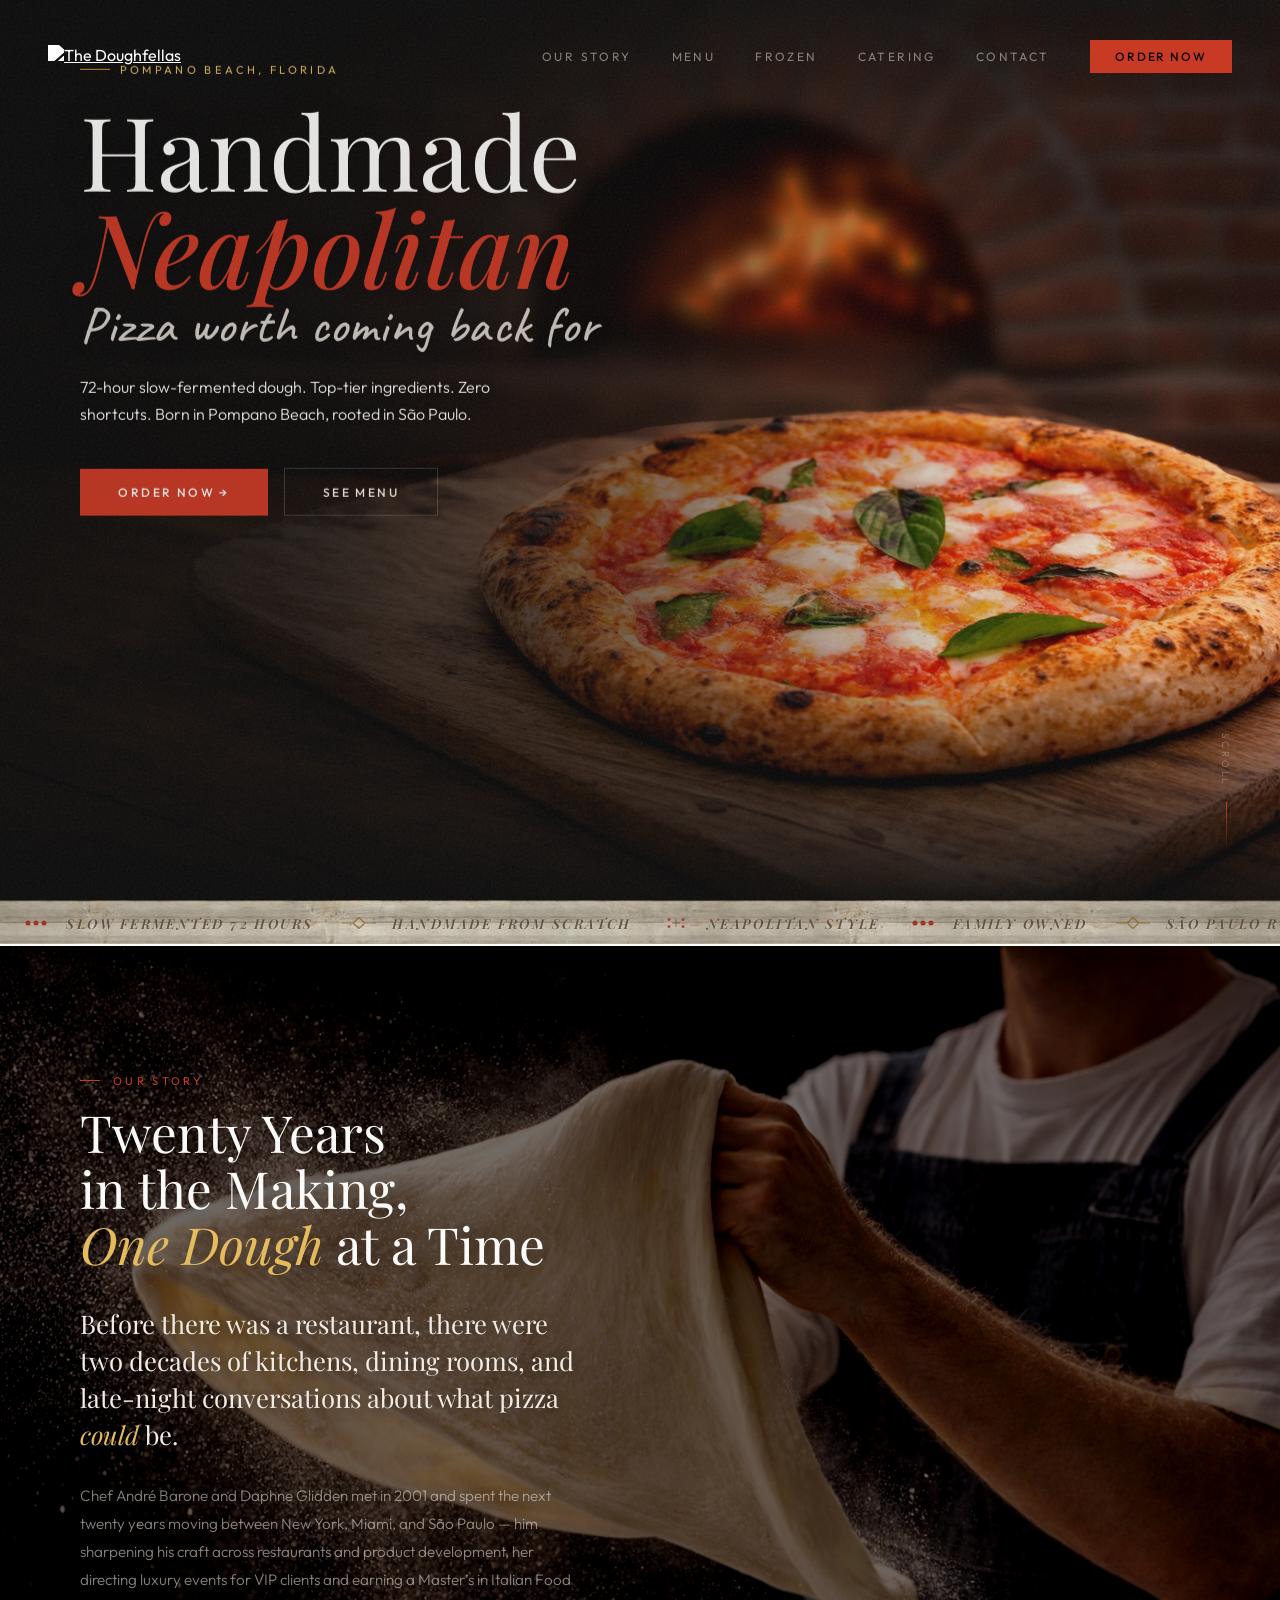
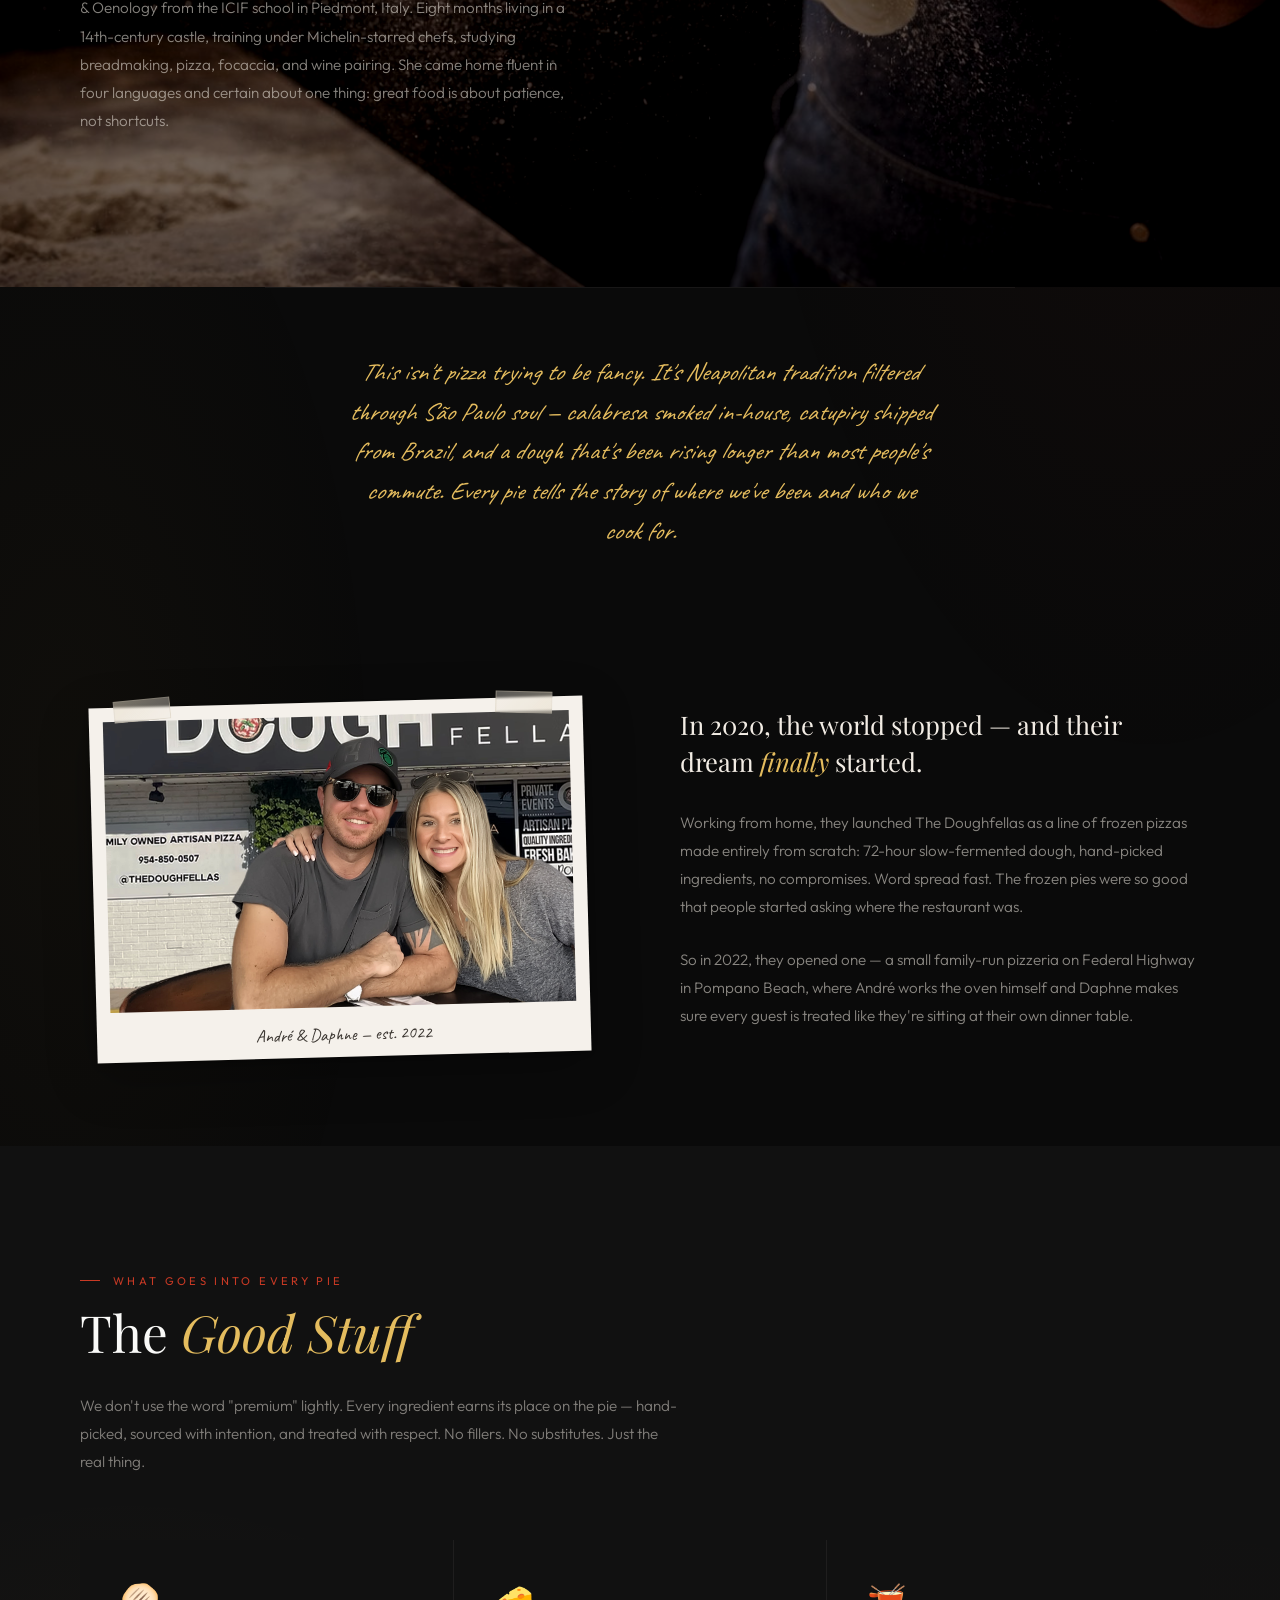
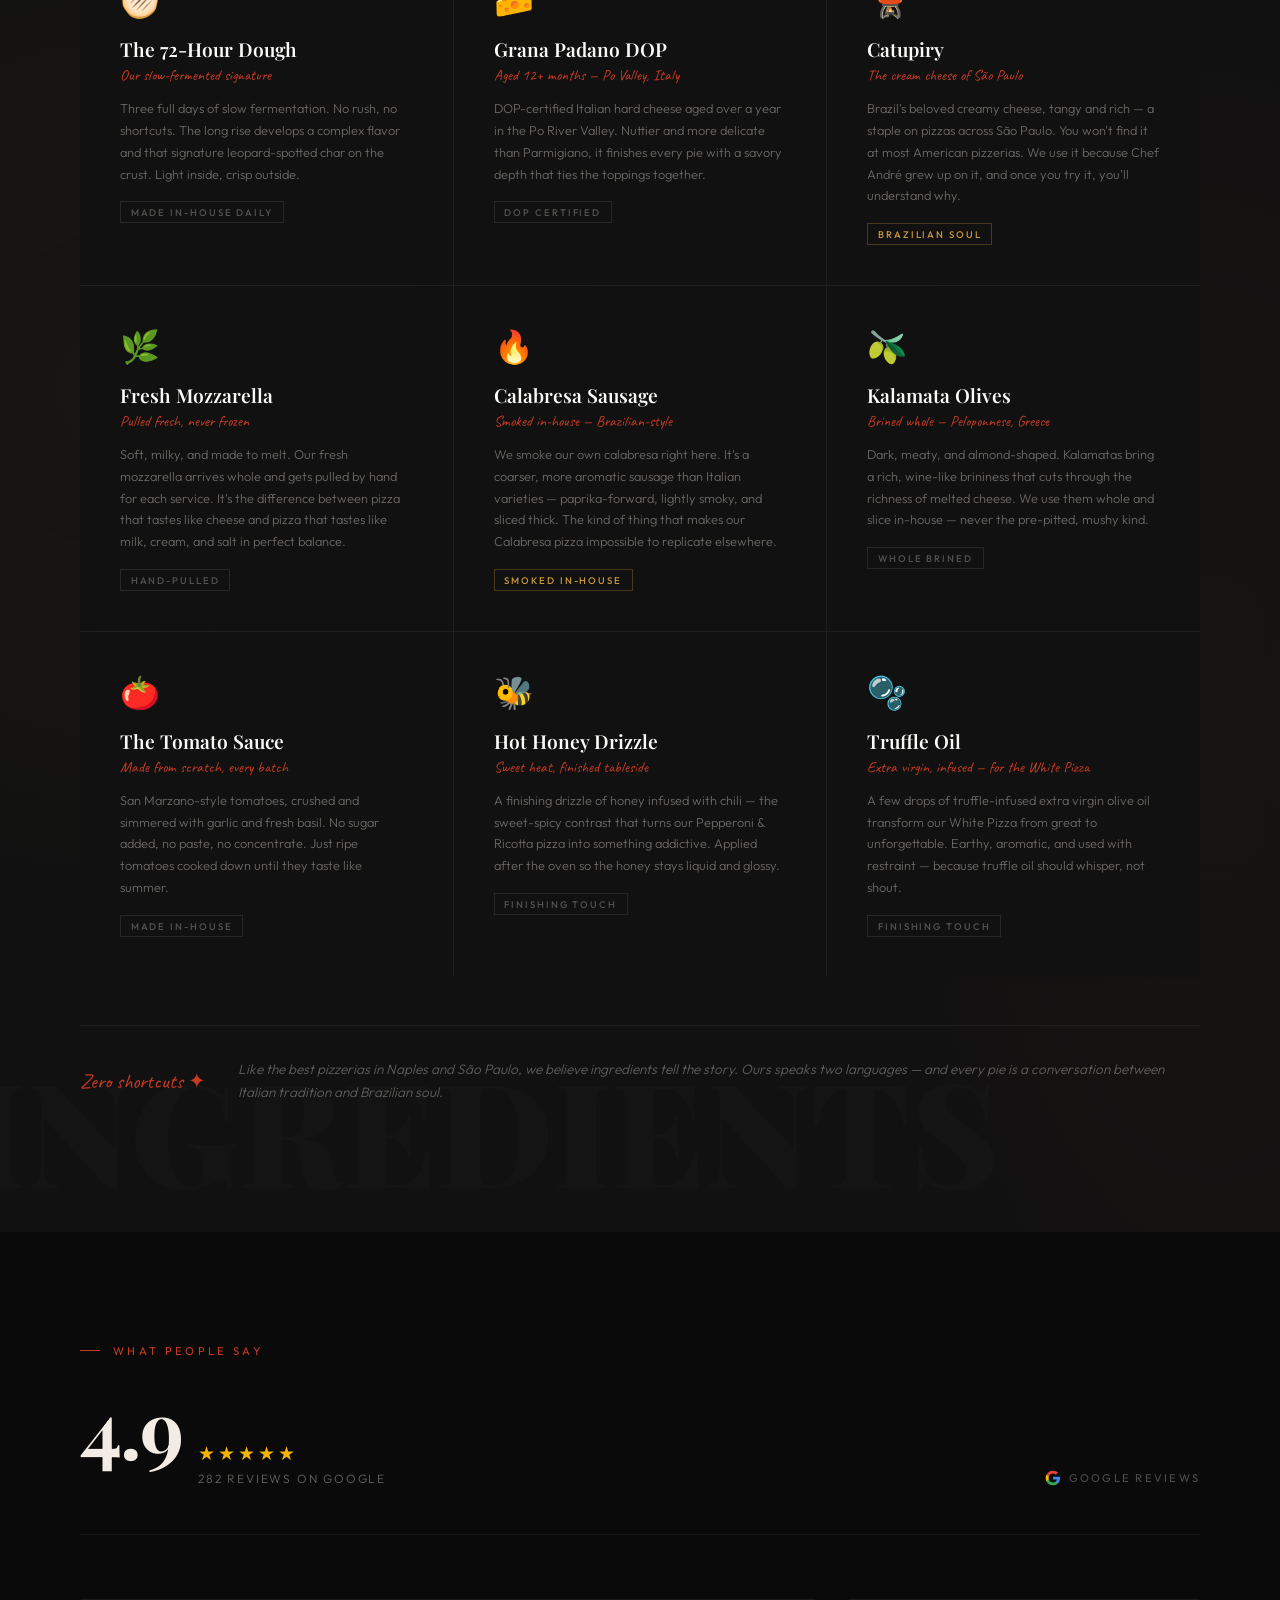
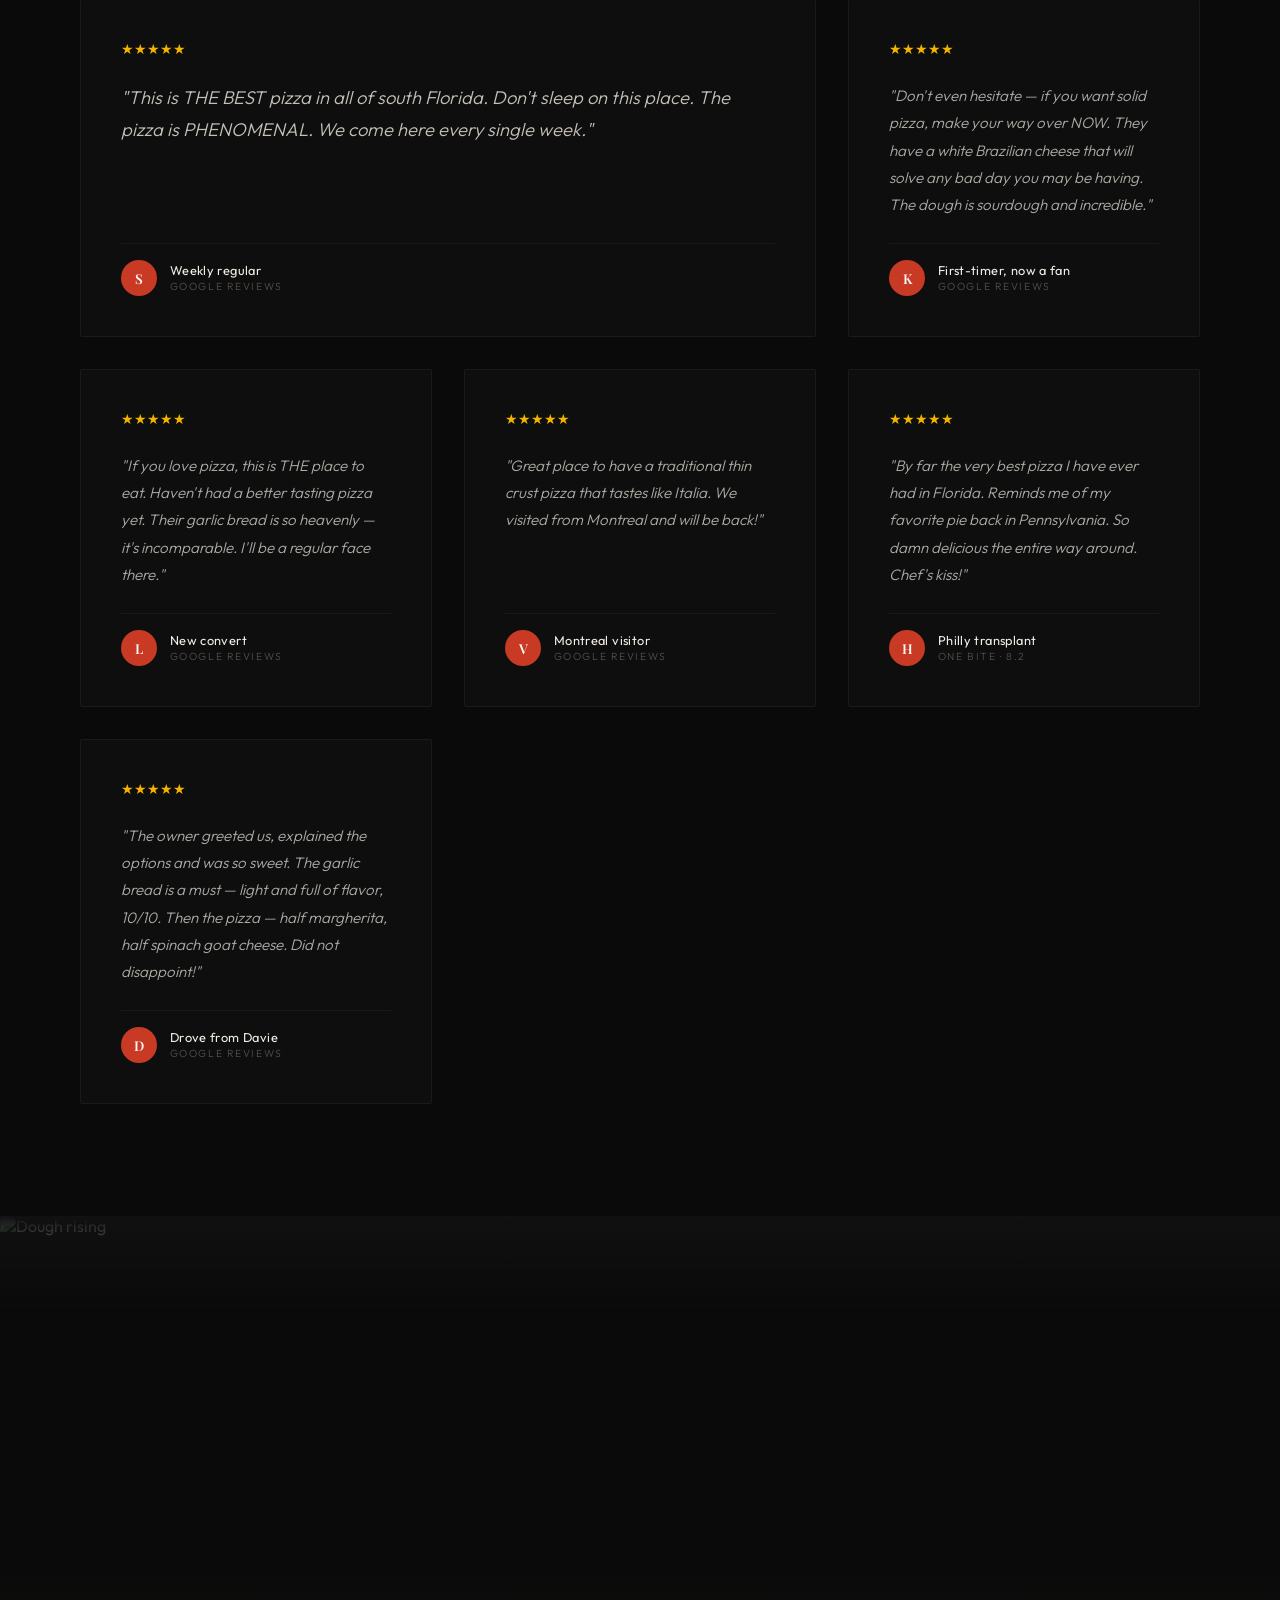
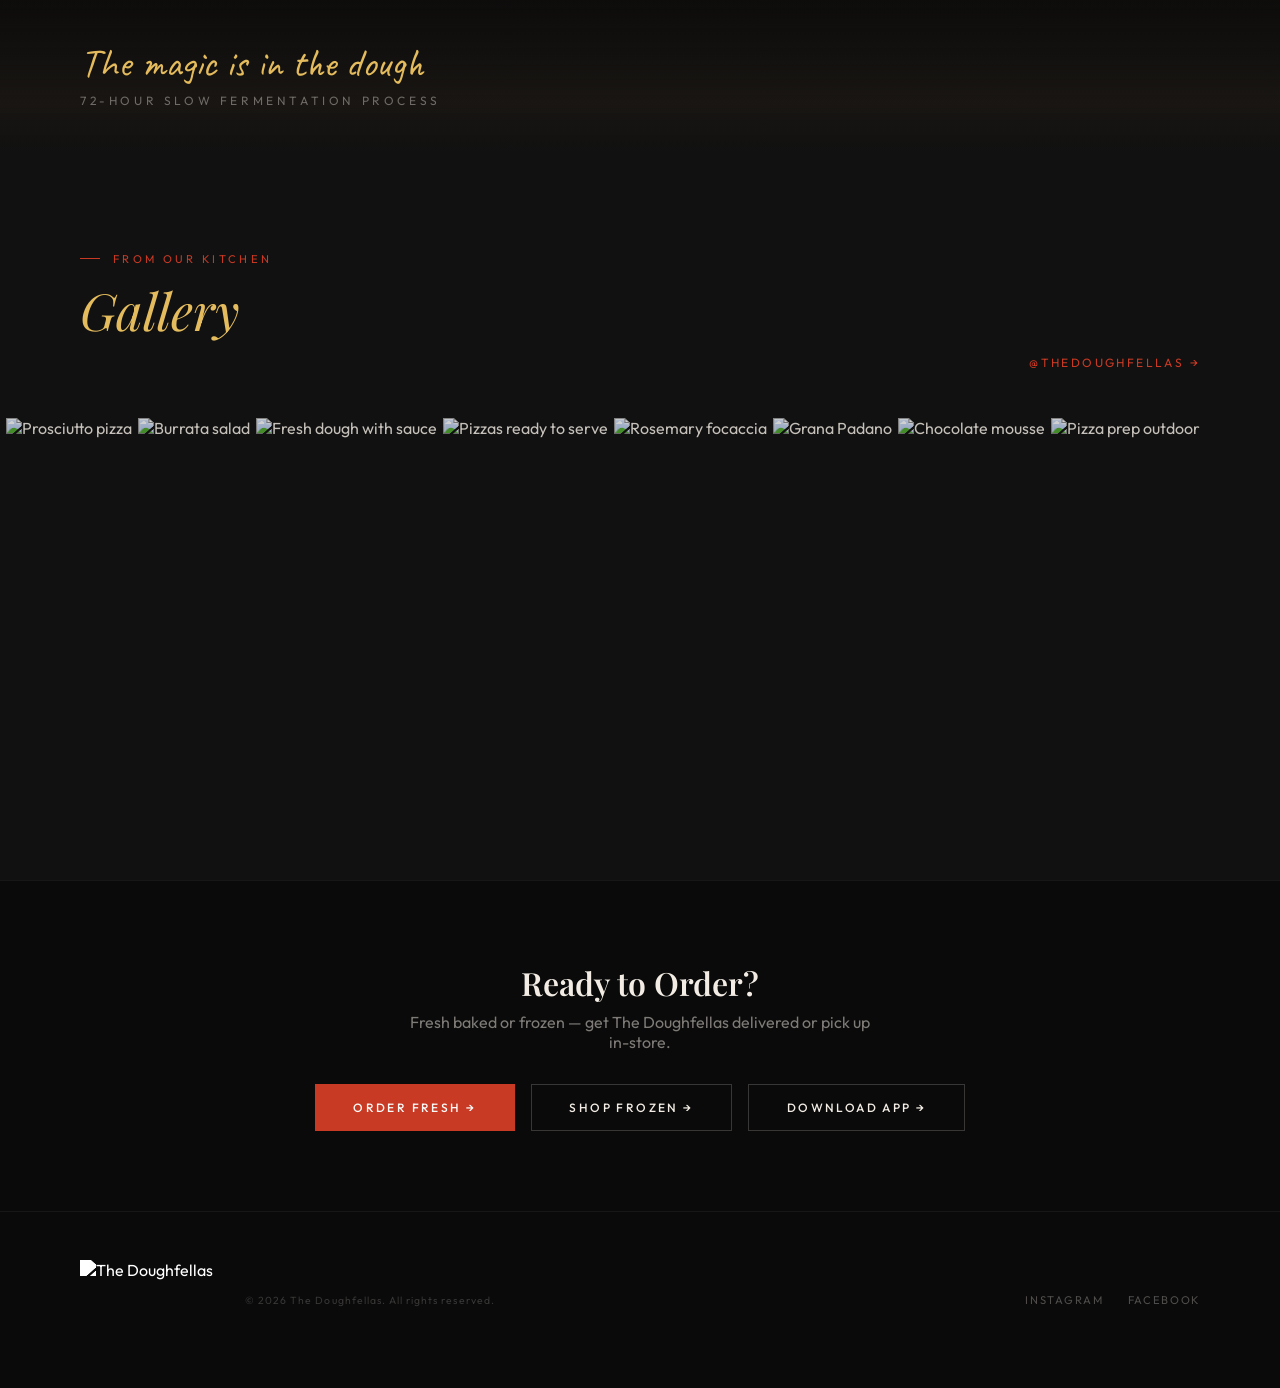
==== commit d8f1021e: "Add files via upload" ====
--- a/index.html
+++ b/index.html
@@ -3,1880 +3,11 @@
 <head>
 <meta charset="UTF-8">
 <meta name="viewport" content="width=device-width, initial-scale=1.0">
-<title>The Doughfellas | Handmade Neapolitan Pizza — Fort Lauderdale</title>
+<title>The Doughfellas | Handmade Neapolitan Pizza — Pompano Beach</title>
 <link href="https://fonts.googleapis.com/css2?family=Playfair+Display:ital,wght@0,400;0,500;0,600;0,700;0,800;0,900;1,400;1,500;1,600;1,700&family=Outfit:wght@200;300;400;500;600&family=Caveat:wght@400;500;600;700&family=Bebas+Neue&display=swap" rel="stylesheet">
-<style>
-  :root {
-    --black: #0A0A0A;
-    --dark: #111111;
-    --dark2: #1A1A1A;
-    --dark3: #222222;
-    --flame: #C93A25;
-    --flame-glow: #E04A32;
-    --gold: #C9993A;
-    --gold-light: #E4BC5E;
-    --cream: #F2ECE4;
-    --cream-dim: rgba(242,236,228,0.5);
-    --smoke: #888;
-    --white: #FAFAF8;
-  }
-
-  * { margin: 0; padding: 0; box-sizing: border-box; }
-  html { scroll-behavior: smooth; }
-
-  body {
-    font-family: 'Outfit', sans-serif;
-    background: var(--black);
-    color: var(--cream);
-    overflow-x: hidden;
-    -webkit-font-smoothing: antialiased;
-  }
-
-  /* ═══ AMBIENT GLOW SYSTEM ═══ */
-  /* Warm oven-light bleeds that give depth to the dark space */
-  .ambient-canvas {
-    position: fixed;
-    inset: 0;
-    z-index: 0;
-    pointer-events: none;
-    background:
-      radial-gradient(ellipse 50% 40% at 0% 30%, rgba(201,58,37,0.04) 0%, transparent 100%),
-      radial-gradient(ellipse 40% 50% at 100% 60%, rgba(201,153,58,0.03) 0%, transparent 100%),
-      radial-gradient(ellipse 60% 30% at 50% 100%, rgba(201,58,37,0.025) 0%, transparent 100%);
-  }
-
-  /* Per-section ambient glows */
-  .glow-wrap {
-    position: relative;
-    z-index: 1;
-  }
-
-  .section-glow {
-    position: relative;
-  }
-
-  .section-glow::after {
-    content: '';
-    position: absolute;
-    inset: 0;
-    pointer-events: none;
-    z-index: 0;
-    opacity: 0;
-    transition: opacity 1.5s ease;
-  }
-
-  .section-glow.in-view::after {
-    opacity: 1;
-  }
-
-  /* Each section gets a unique glow placement */
-  .about.section-glow::after {
-    background:
-      radial-gradient(ellipse 35% 60% at 90% 20%, rgba(201,58,37,0.05) 0%, transparent 100%),
-      radial-gradient(ellipse 25% 40% at 5% 80%, rgba(201,153,58,0.035) 0%, transparent 100%);
-  }
-
-  .ingredients.section-glow::after {
-    background:
-      radial-gradient(ellipse 40% 30% at 10% 50%, rgba(201,153,58,0.045) 0%, transparent 100%),
-      radial-gradient(ellipse 30% 50% at 95% 70%, rgba(201,58,37,0.03) 0%, transparent 100%);
-  }
-
-  .menu-section.section-glow::after {
-    background:
-      radial-gradient(ellipse 50% 35% at 80% 15%, rgba(201,58,37,0.04) 0%, transparent 100%),
-      radial-gradient(ellipse 30% 40% at 15% 85%, rgba(201,153,58,0.03) 0%, transparent 100%);
-  }
-
-  .order-section.section-glow::after {
-    background:
-      radial-gradient(ellipse 35% 50% at 50% 30%, rgba(201,58,37,0.05) 0%, transparent 100%);
-  }
-
-  .catering.section-glow::after {
-    background:
-      radial-gradient(ellipse 40% 45% at 85% 50%, rgba(201,153,58,0.04) 0%, transparent 100%);
-  }
-
-  .contact.section-glow::after {
-    background:
-      radial-gradient(ellipse 30% 40% at 20% 30%, rgba(201,58,37,0.035) 0%, transparent 100%),
-      radial-gradient(ellipse 25% 35% at 75% 70%, rgba(201,153,58,0.025) 0%, transparent 100%);
-  }
-
-  /* Subtle grain overlay across entire page */
-  .page-grain {
-    position: fixed;
-    inset: 0;
-    z-index: 999;
-    pointer-events: none;
-    opacity: 0.035;
-    background-image: url("data:image/svg+xml,%3Csvg viewBox='0 0 256 256' xmlns='http://www.w3.org/2000/svg'%3E%3Cfilter id='n'%3E%3CfeTurbulence type='fractalNoise' baseFrequency='0.9' numOctaves='4' stitchTiles='stitch'/%3E%3C/filter%3E%3Crect width='100%25' height='100%25' filter='url(%23n)' opacity='1'/%3E%3C/svg%3E");
-    background-repeat: repeat;
-    background-size: 200px 200px;
-  }
-
-  .section-glow > * {
-    position: relative;
-    z-index: 1;
-  }
-
-  /* Animated vignette that shifts subtly */
-  .ambient-vignette {
-    position: fixed;
-    inset: 0;
-    z-index: 0;
-    pointer-events: none;
-    background: radial-gradient(ellipse 70% 70% at 50% 50%, transparent 30%, rgba(10,10,10,0.5) 100%);
-    animation: vignetteShift 20s ease-in-out infinite alternate;
-  }
-
-  @keyframes vignetteShift {
-    0% {
-      background: radial-gradient(ellipse 70% 70% at 45% 45%, transparent 30%, rgba(10,10,10,0.5) 100%);
-    }
-    33% {
-      background: radial-gradient(ellipse 65% 75% at 55% 40%, transparent 30%, rgba(10,10,10,0.5) 100%);
-    }
-    66% {
-      background: radial-gradient(ellipse 75% 65% at 48% 55%, transparent 30%, rgba(10,10,10,0.5) 100%);
-    }
-    100% {
-      background: radial-gradient(ellipse 70% 70% at 52% 48%, transparent 30%, rgba(10,10,10,0.5) 100%);
-    }
-  }
-
-  ::selection { background: var(--flame); color: var(--white); }
-
-  /* ═══ NAV ═══ */
-  nav {
-    position: fixed;
-    top: 0; left: 0; right: 0;
-    z-index: 1000;
-    display: flex;
-    align-items: center;
-    justify-content: space-between;
-    padding: 0 3rem;
-    height: 110px;
-    background: transparent;
-    transition: all 0.5s cubic-bezier(0.16, 1, 0.3, 1);
-  }
-
-  nav.solid {
-    background: rgba(10,10,10,0.95);
-    backdrop-filter: blur(20px);
-    height: 90px;
-    border-bottom: 1px solid rgba(242,236,228,0.06);
-  }
-
-  .nav-logo img {
-    height: 140px;
-    transition: height 0.5s cubic-bezier(0.16, 1, 0.3, 1);
-    filter: brightness(0) invert(1);
-  }
-
-  nav.solid .nav-logo img { height: 75px; }
-
-  .nav-links {
-    display: flex;
-    gap: 2.5rem;
-    list-style: none;
-    align-items: center;
-  }
-
-  .nav-links a {
-    font-family: 'Outfit', sans-serif;
-    font-size: 0.75rem;
-    font-weight: 400;
-    color: var(--cream-dim);
-    text-decoration: none;
-    letter-spacing: 0.2em;
-    text-transform: uppercase;
-    transition: color 0.3s;
-  }
-
-  .nav-links a:hover { color: var(--flame); }
-
-  .nav-order {
-    font-size: 0.75rem !important;
-    font-weight: 500 !important;
-    color: var(--black) !important;
-    background: var(--flame);
-    padding: 0.55rem 1.6rem;
-    letter-spacing: 0.15em !important;
-    text-transform: uppercase;
-    transition: all 0.3s !important;
-  }
-
-  .nav-order:hover {
-    background: var(--flame-glow) !important;
-    color: var(--white) !important;
-    transform: translateY(-1px);
-  }
-
-  .hamburger {
-    display: none;
-    background: none;
-    border: none;
-    cursor: pointer;
-    width: 30px;
-    height: 20px;
-    position: relative;
-  }
-
-  .hamburger span {
-    position: absolute;
-    left: 0;
-    width: 100%;
-    height: 1.5px;
-    background: var(--cream);
-    transition: all 0.3s;
-  }
-
-  .hamburger span:nth-child(1) { top: 0; }
-  .hamburger span:nth-child(2) { top: 9px; }
-  .hamburger span:nth-child(3) { top: 18px; }
-
-  .mobile-menu {
-    display: none;
-    position: fixed;
-    inset: 0;
-    background: var(--black);
-    z-index: 999;
-    flex-direction: column;
-    align-items: center;
-    justify-content: center;
-    gap: 2.5rem;
-  }
-
-  .mobile-menu.open { display: flex; }
-
-  .mobile-menu a {
-    font-family: 'Playfair Display', serif;
-    font-size: 2rem;
-    color: var(--cream);
-    text-decoration: none;
-    font-weight: 400;
-    letter-spacing: 0.05em;
-    transition: color 0.3s;
-  }
-
-  .mobile-menu a:hover { color: var(--flame); }
-
-  .mobile-close {
-    position: absolute;
-    top: 2rem;
-    right: 2rem;
-    background: none;
-    border: none;
-    color: var(--cream);
-    font-size: 2rem;
-    cursor: pointer;
-    font-weight: 200;
-  }
-
-  /* ═══ HERO ═══ */
-  .hero {
-    position: relative;
-    height: 100vh;
-    min-height: 750px;
-    display: flex;
-    align-items: flex-end;
-    overflow: hidden;
-  }
-
-  .hero-bg {
-    position: absolute;
-    inset: 0;
-    background:
-      url('[data-uri]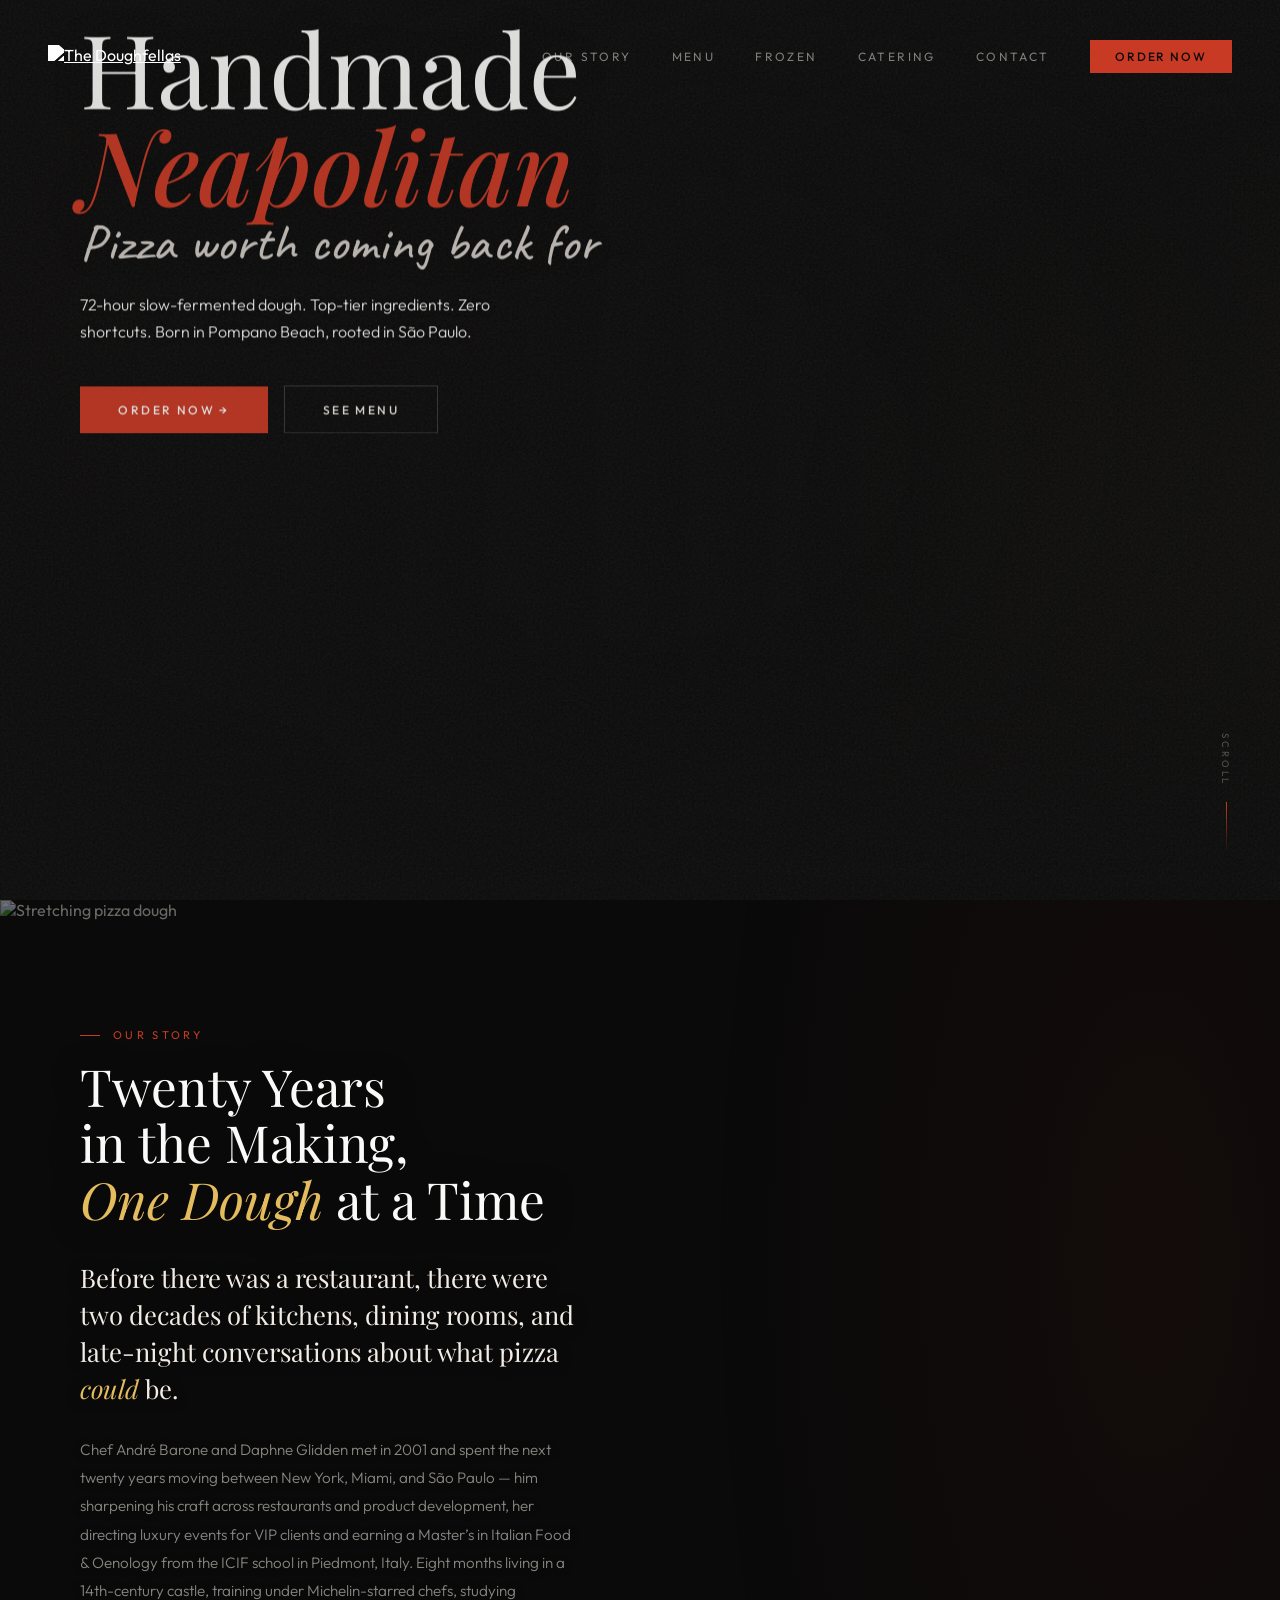
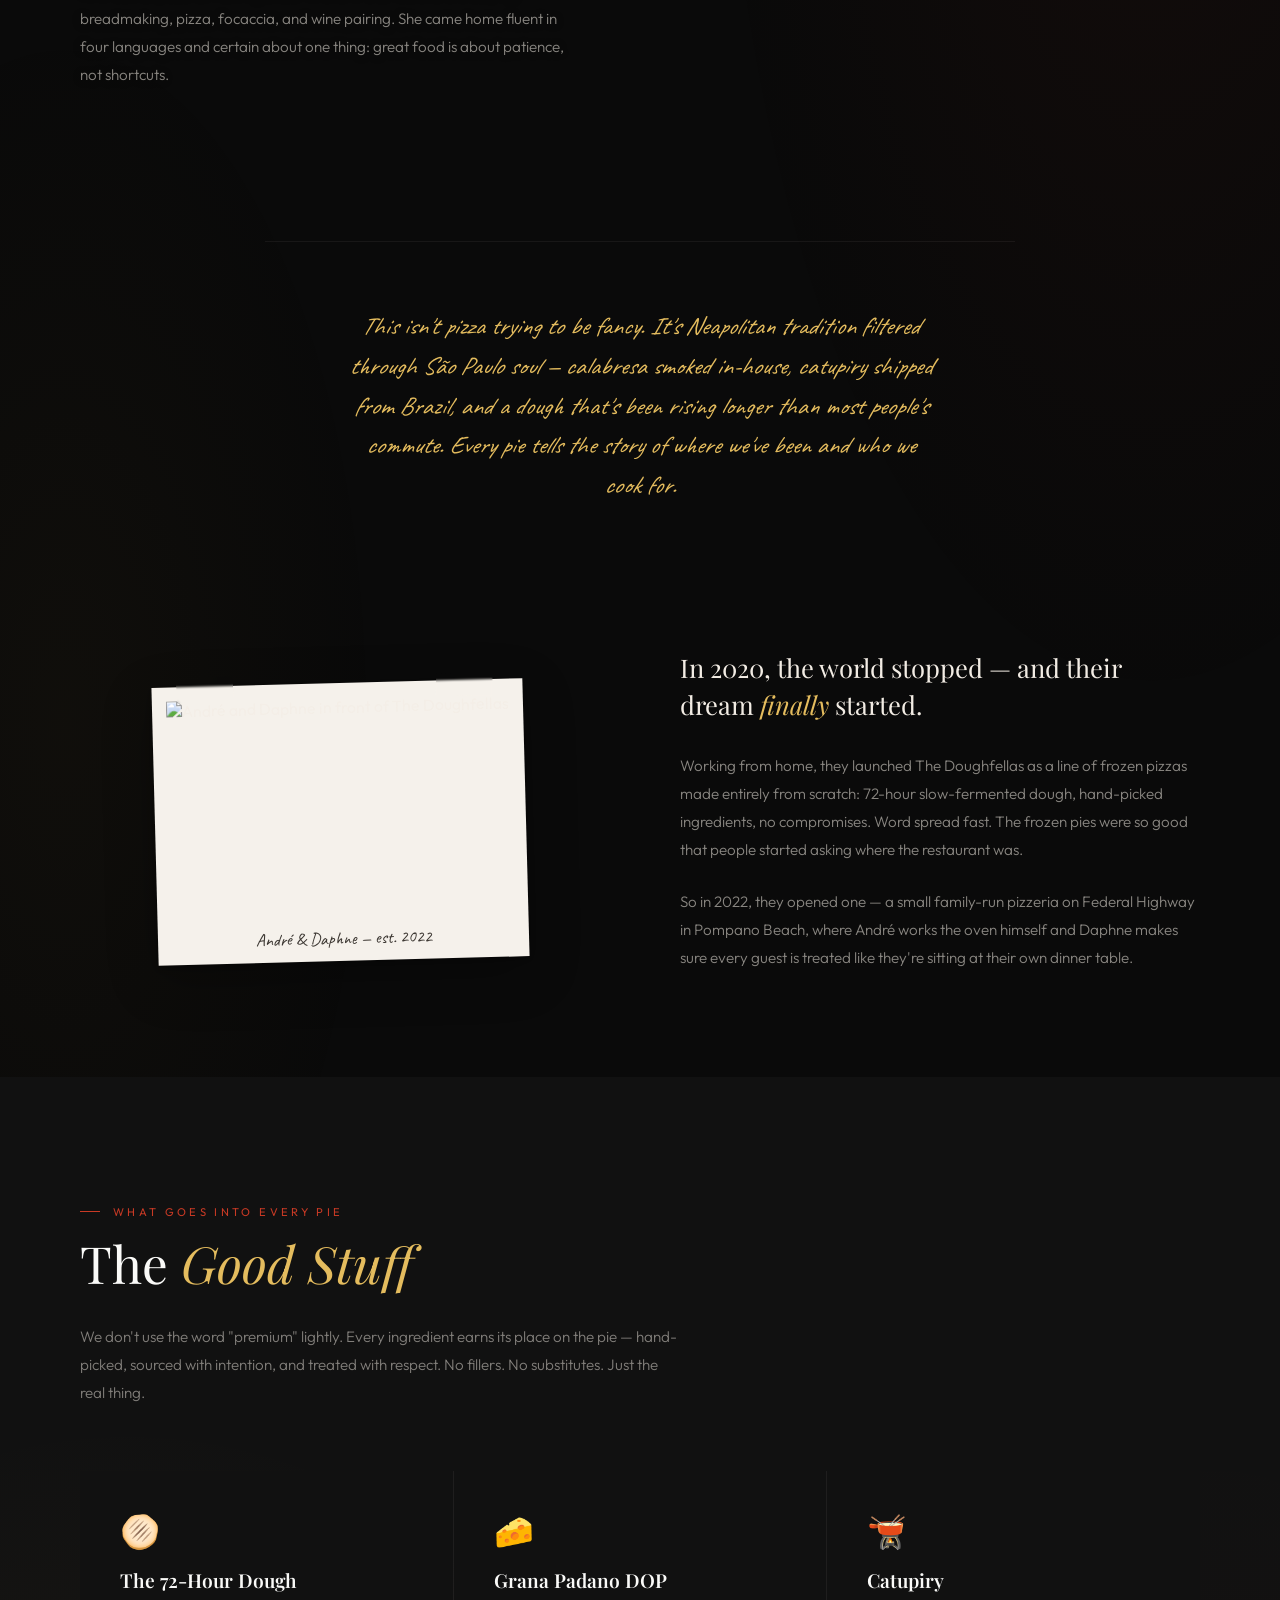
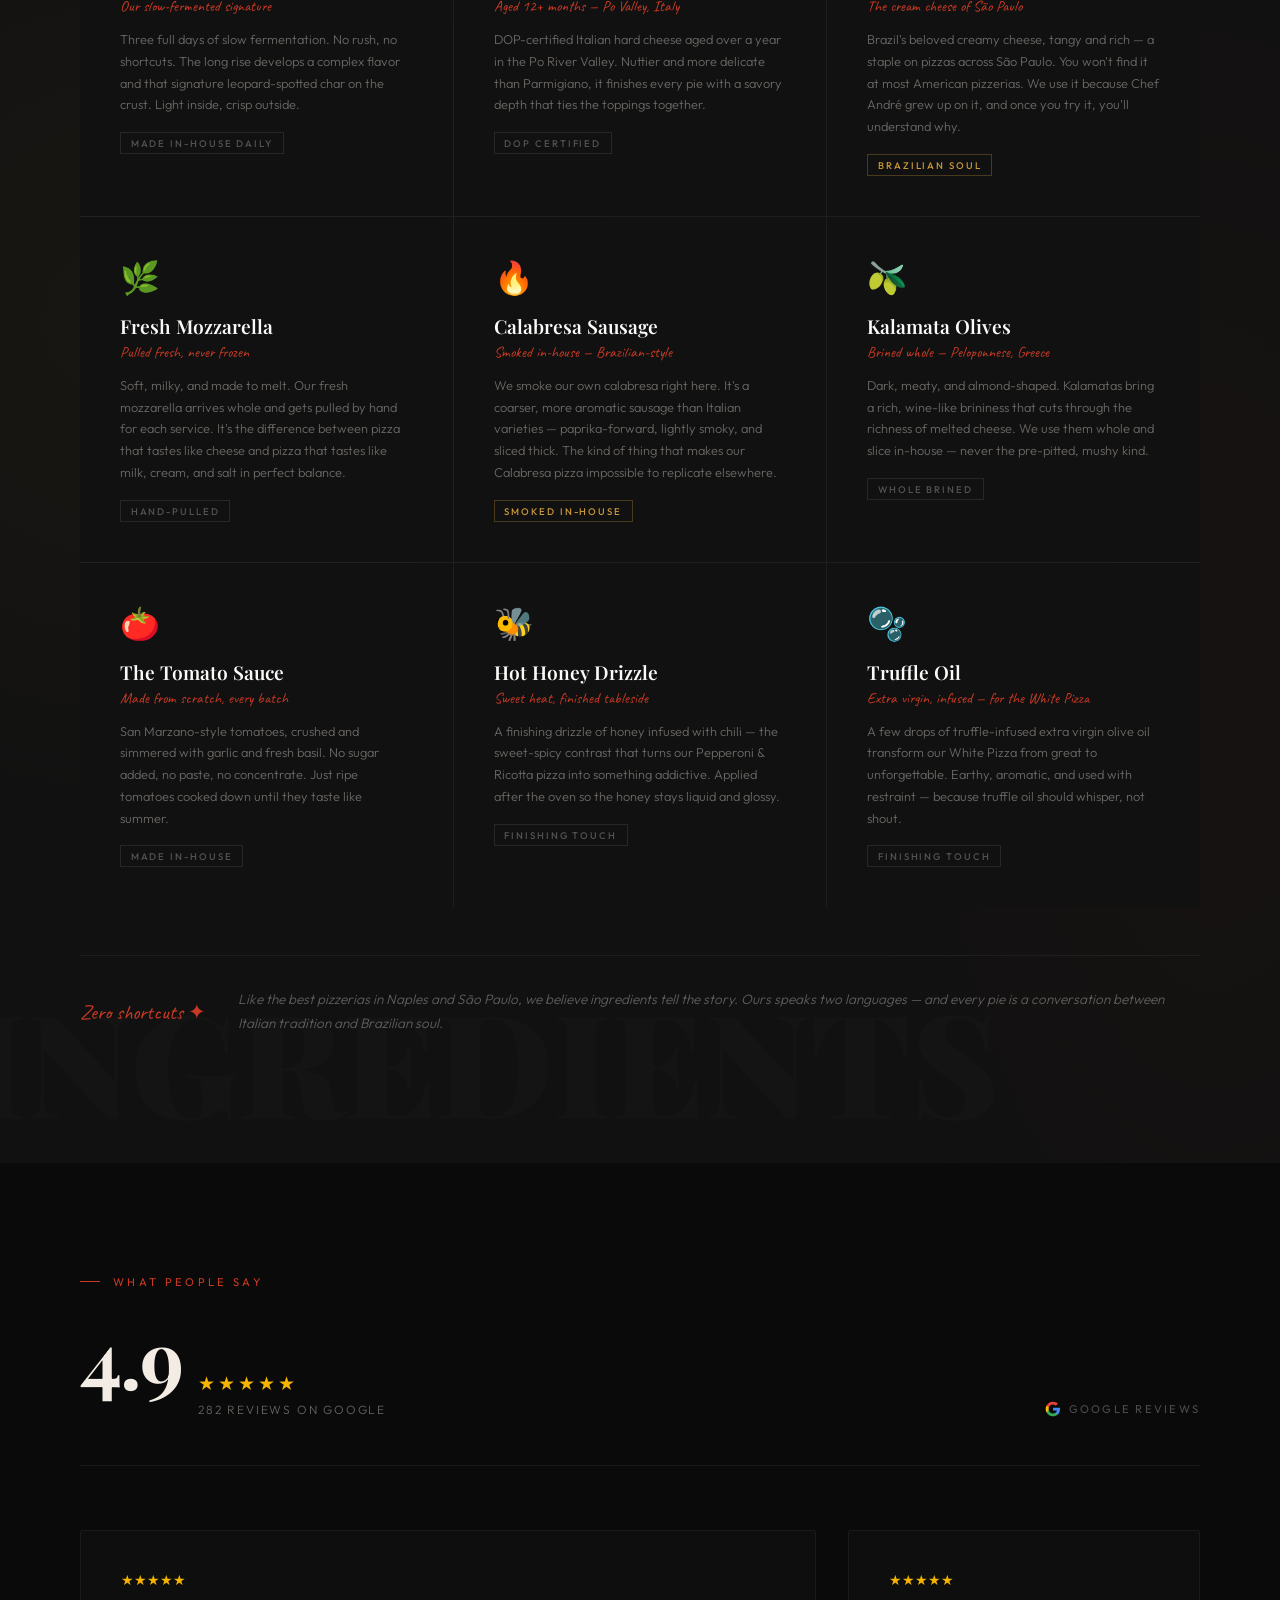
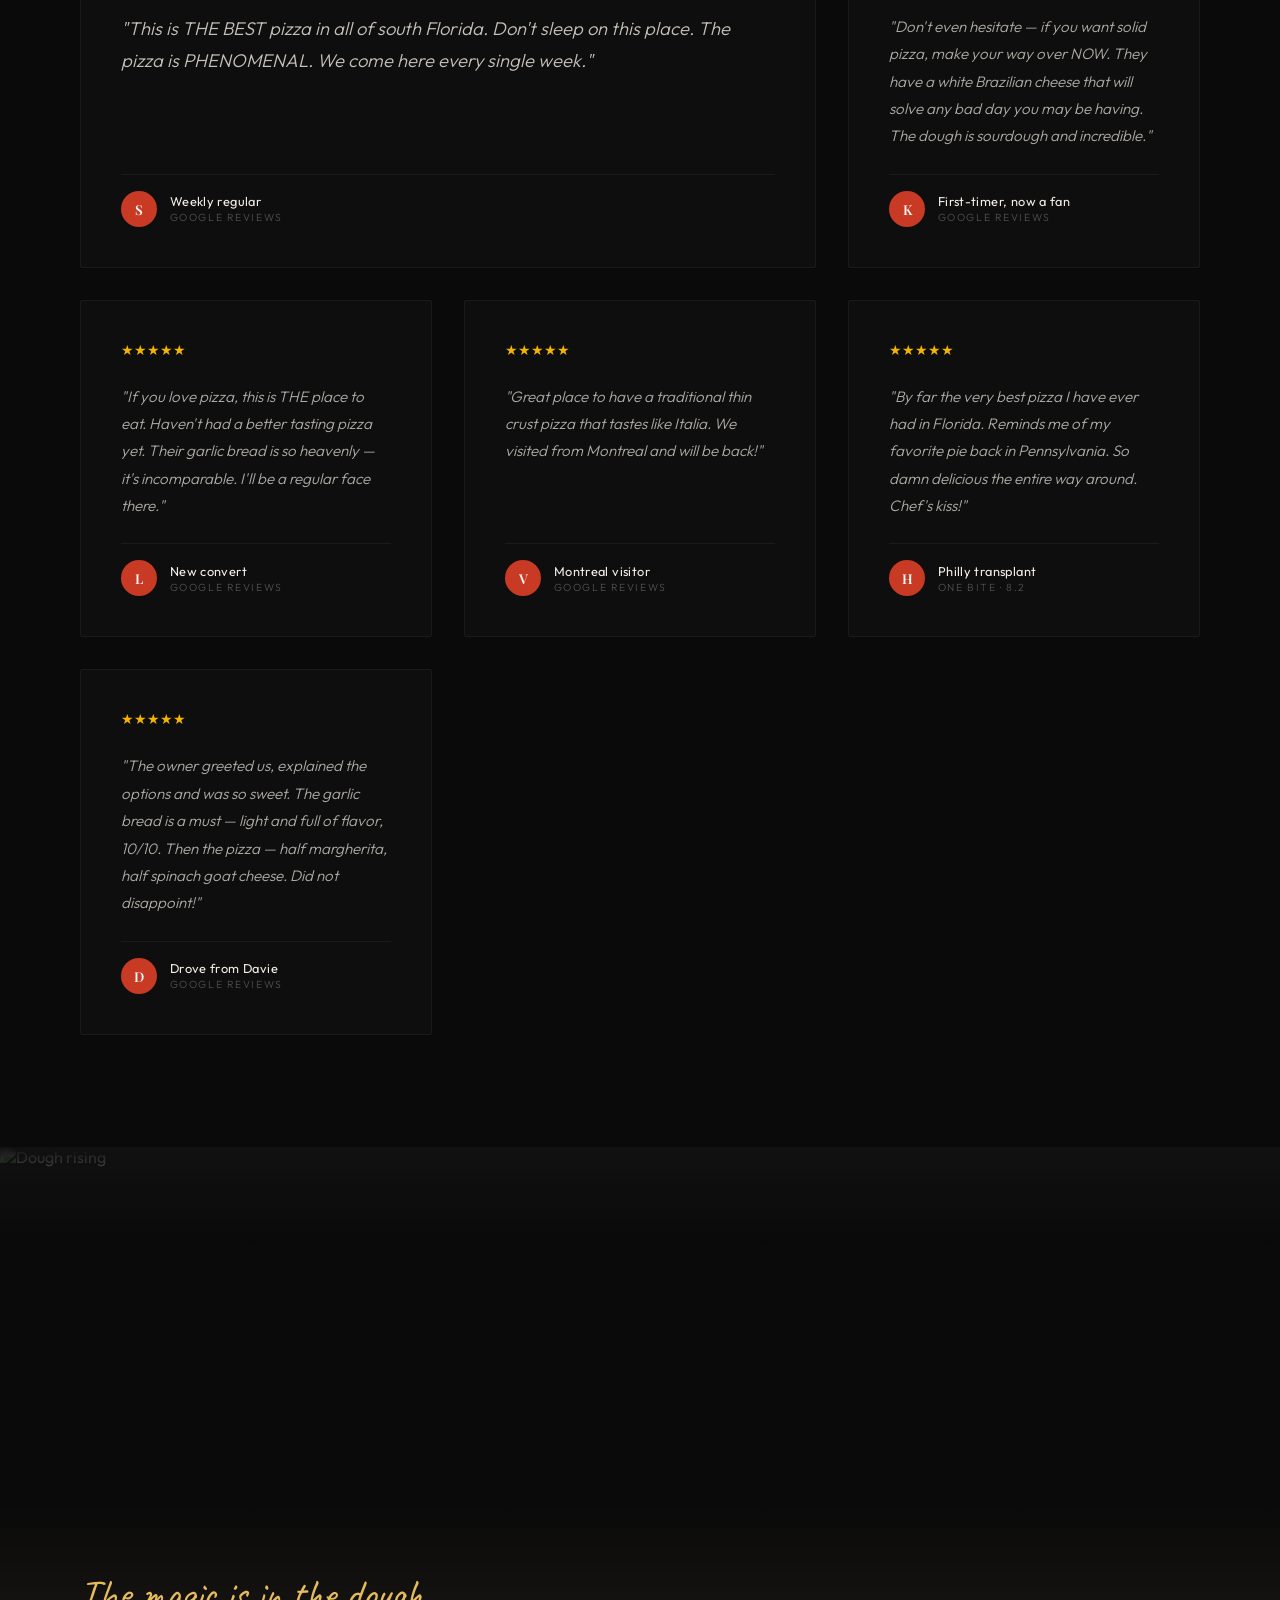
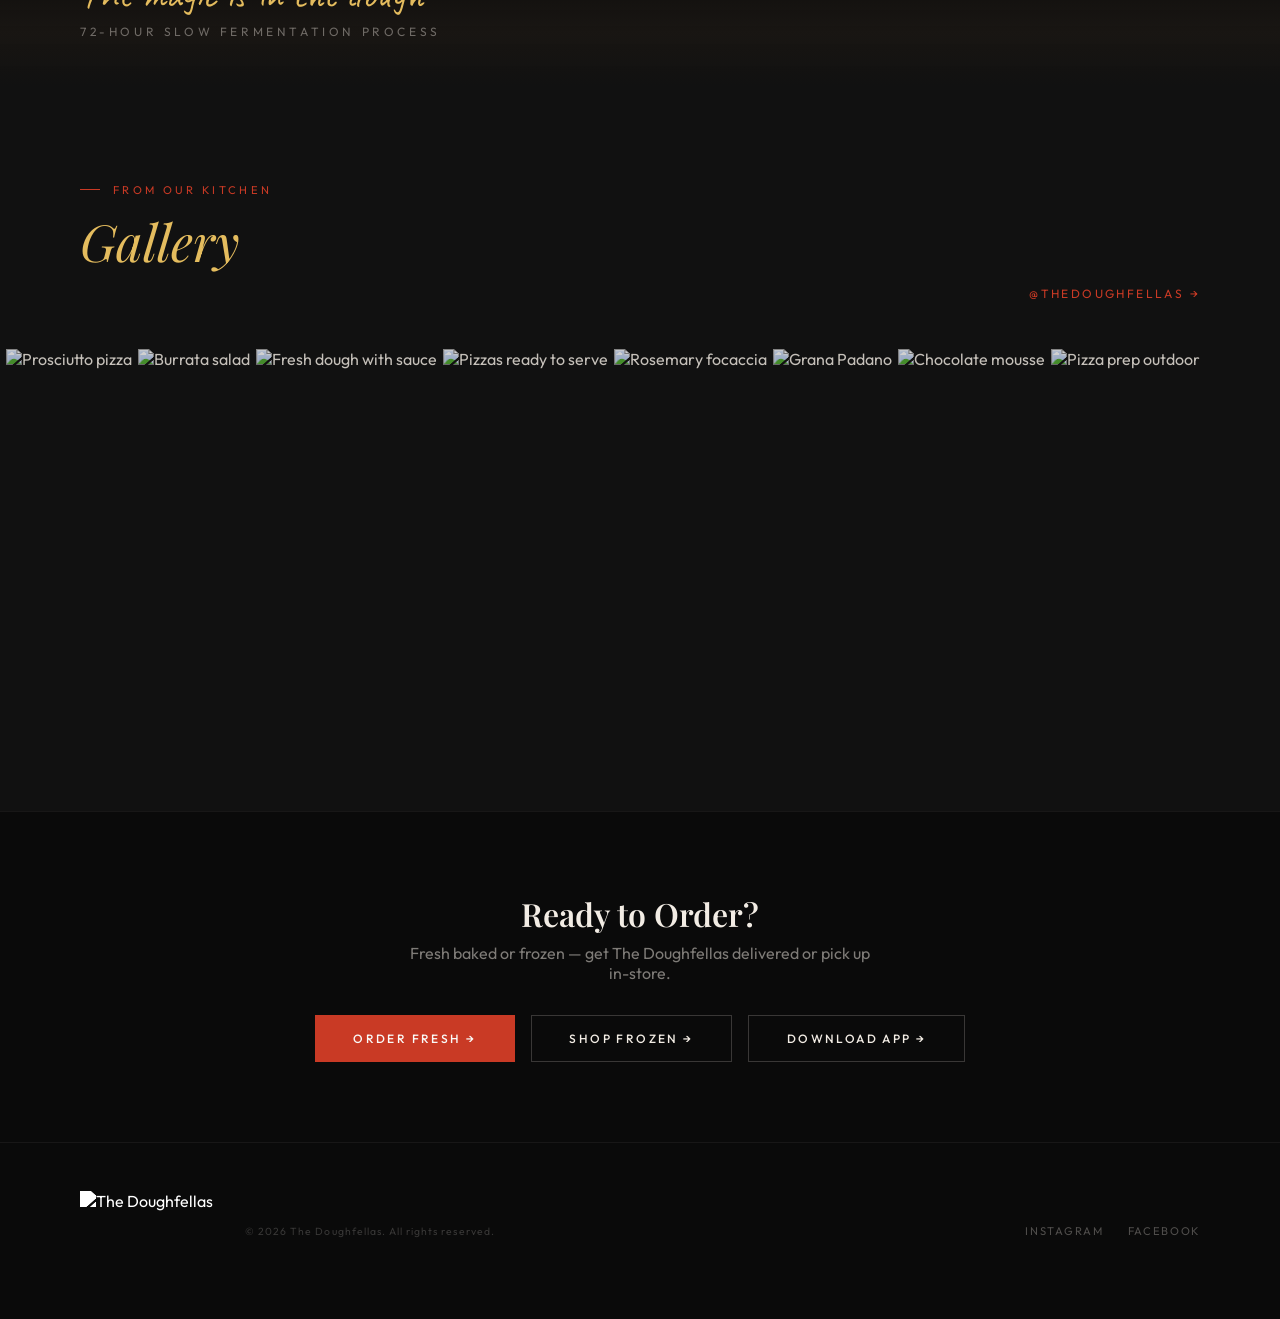
==== commit 39e324c6: "Add files via upload" ====
--- a/index.html
+++ b/index.html
@@ -2,10 +2,15 @@
 <html lang="en">
 <head>
 <meta charset="UTF-8">
+<meta name="description" content="The Doughfellas — Neapolitan-style artisan pizza in Pompano Beach, FL. 72-hour slow-fermented dough, top-tier ingredients, zero shortcuts. Fresh, frozen, catering.">
+<meta name="theme-color" content="#0a0a0a">
 <meta name="viewport" content="width=device-width, initial-scale=1.0">
-<title>The Doughfellas | Handmade Neapolitan Pizza — Pompano Beach</title>
+<title>The Doughfellas | Neapolitan Pizza in Pompano Beach, FL</title>
+<link rel="preconnect" href="https://fonts.googleapis.com">
+<link rel="preconnect" href="https://fonts.gstatic.com" crossorigin>
 <link href="https://fonts.googleapis.com/css2?family=Playfair+Display:ital,wght@0,400;0,500;0,600;0,700;0,800;0,900;1,400;1,500;1,600;1,700&family=Outfit:wght@200;300;400;500;600&family=Caveat:wght@400;500;600;700&family=Bebas+Neue&display=swap" rel="stylesheet">
 <link rel="stylesheet" href="style.css">
+<link rel="preload" as="image" href="images/hero-bg.webp" type="image/webp">
 </head>
 <body>
 <!-- AMBIENT BACKGROUND LAYERS -->
@@ -68,7 +73,7 @@
 <!-- RECLAIMED WOOD PLANK DIVIDER -->
 <div class="wood-divider">
   <div class="wood-plank">
-    <img src="Separator_option_3.jpg" alt="">
+    <img src="images/separator.webp" alt="">
   </div>
   <div class="wood-ticker">
     <div class="wood-ticker-track" id="woodTicker"></div>
@@ -81,7 +86,7 @@
   <!-- ROW 1: Full-width hero with dough image background -->
   <div class="about-hero reveal">
     <div class="about-hero-bg">
-      <img src="[data-uri]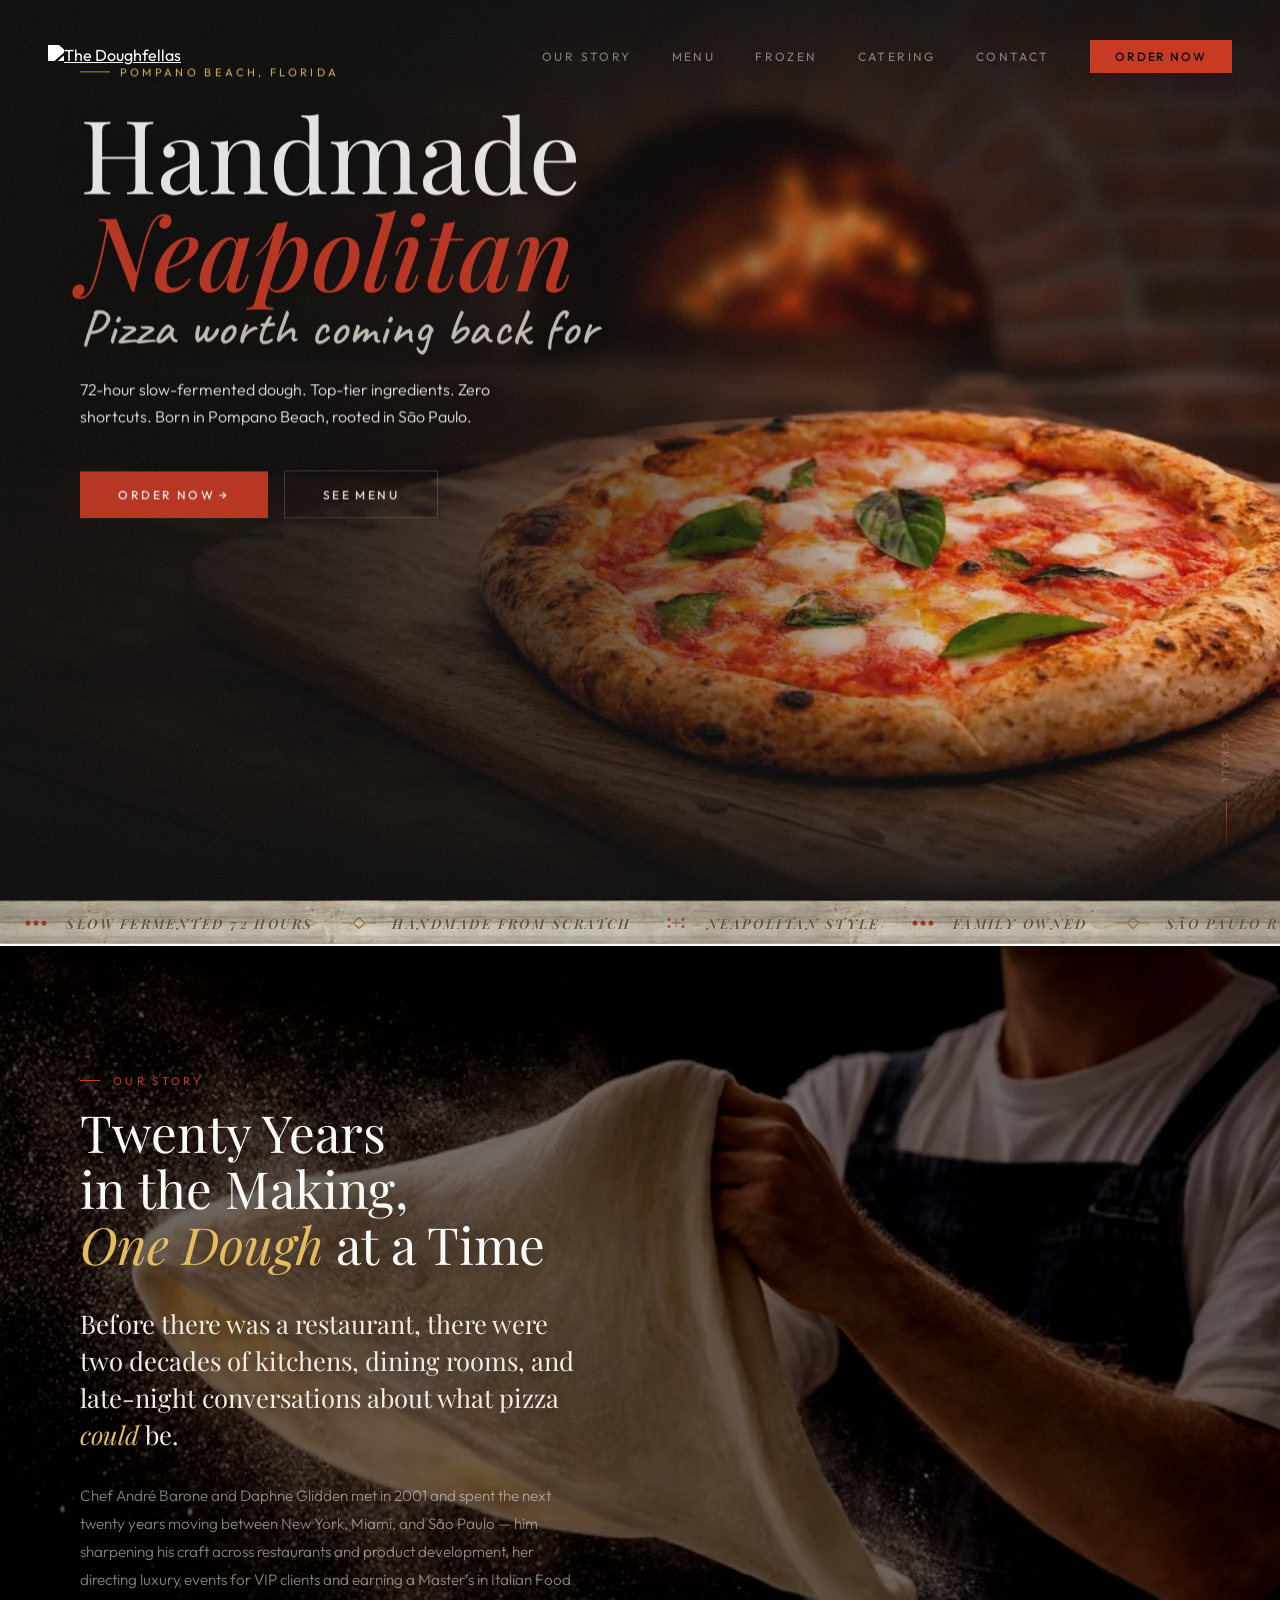
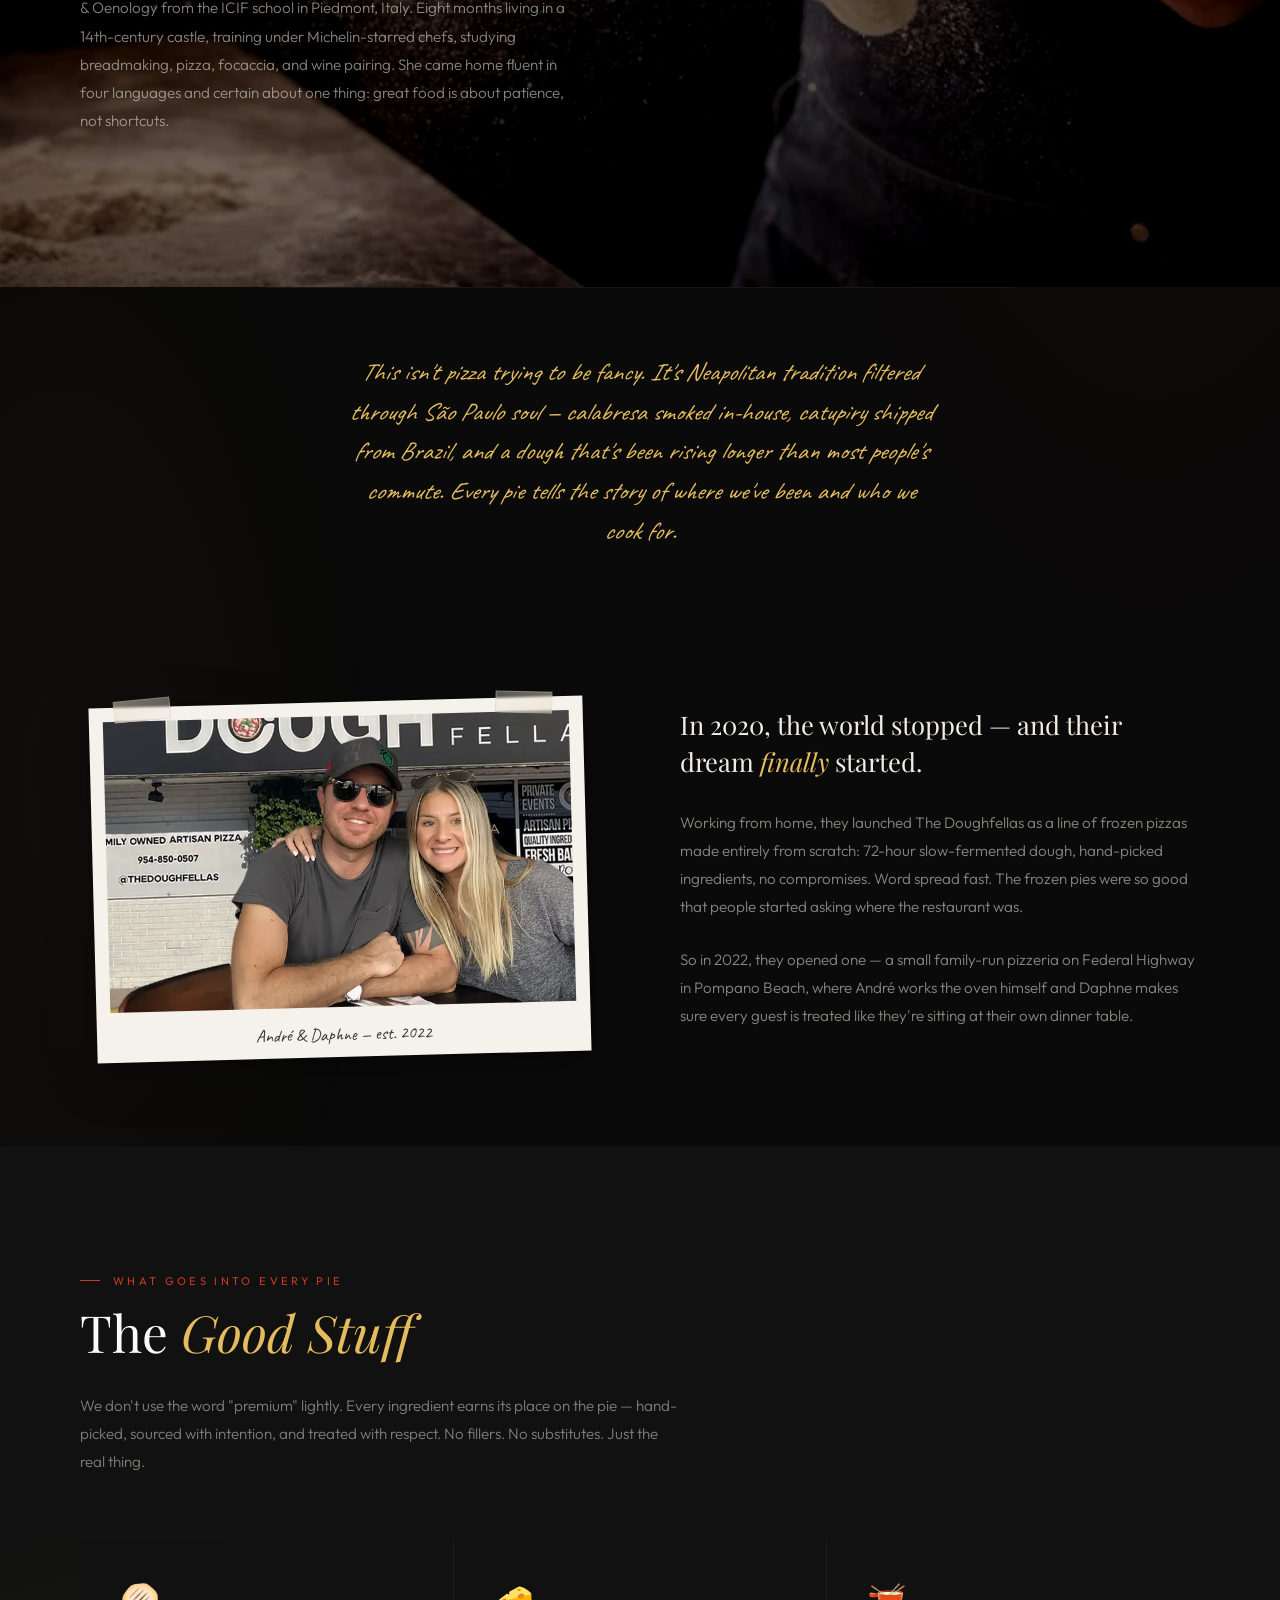
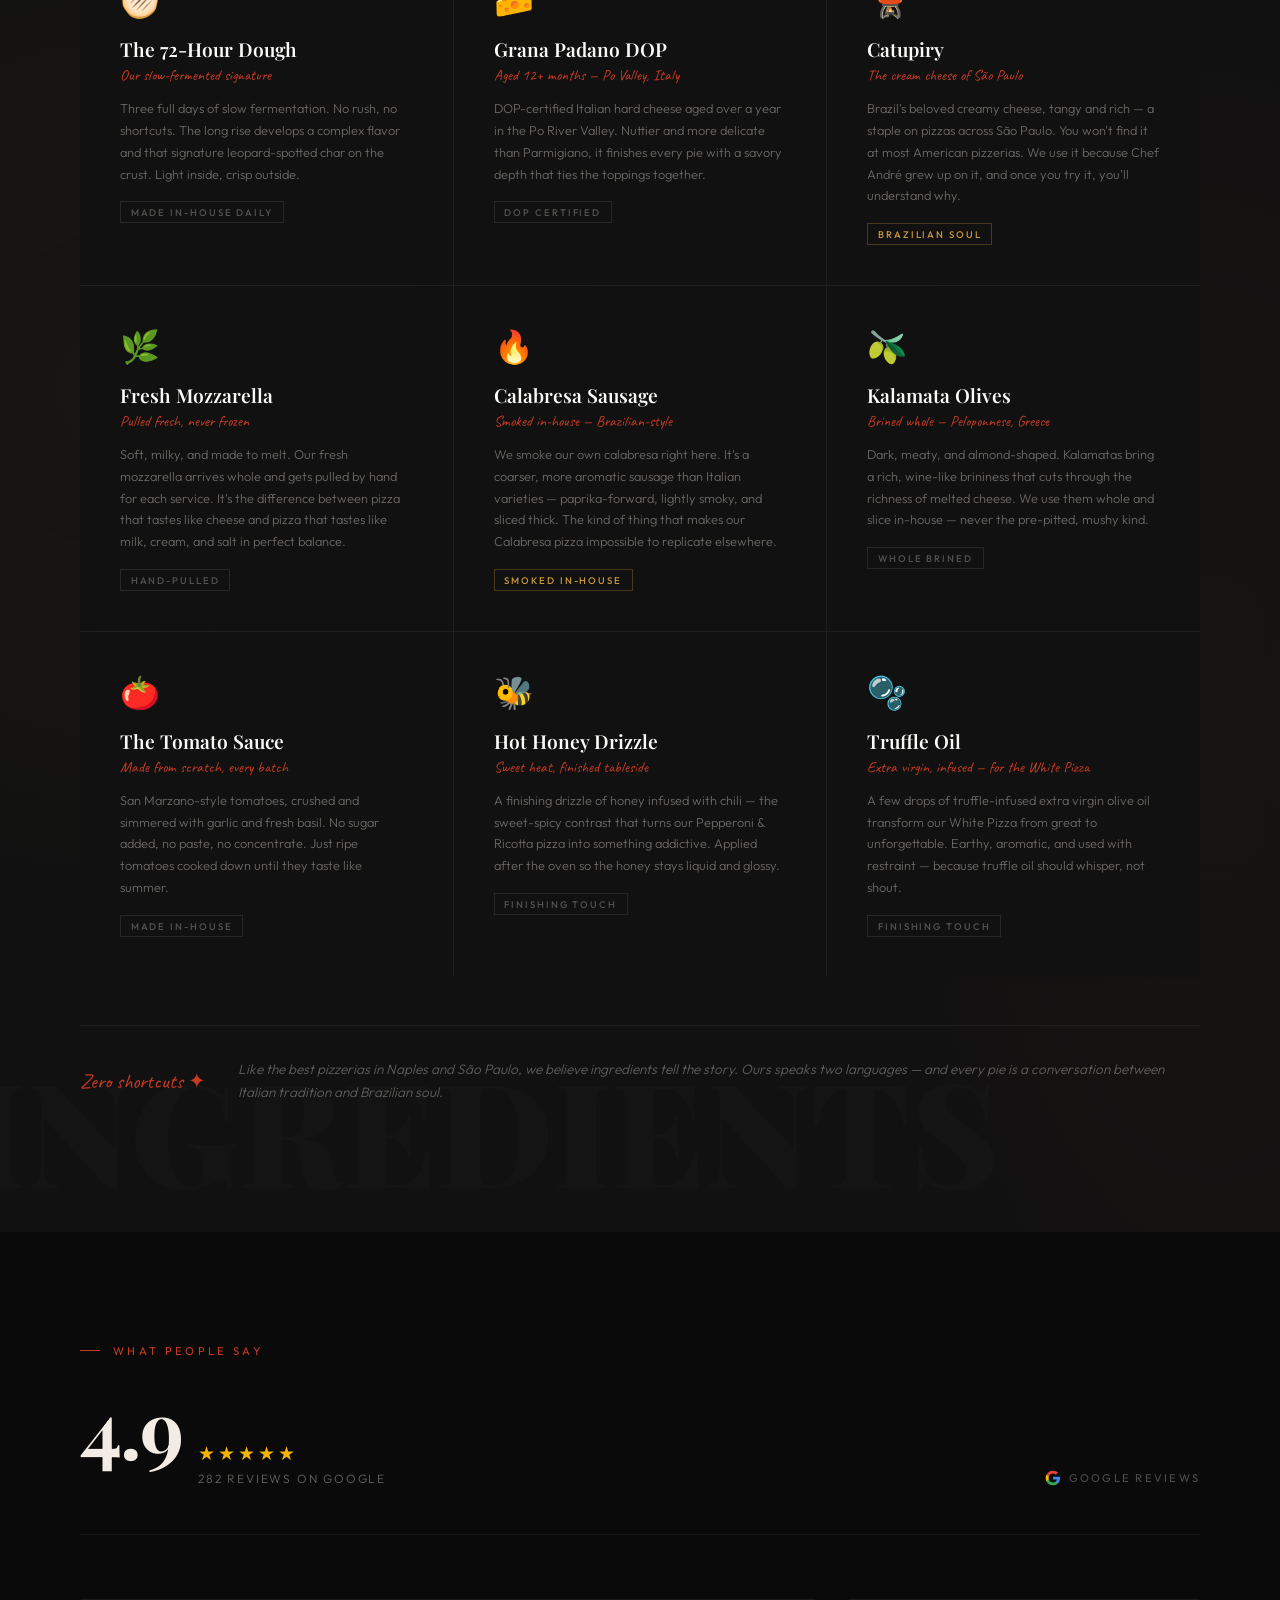
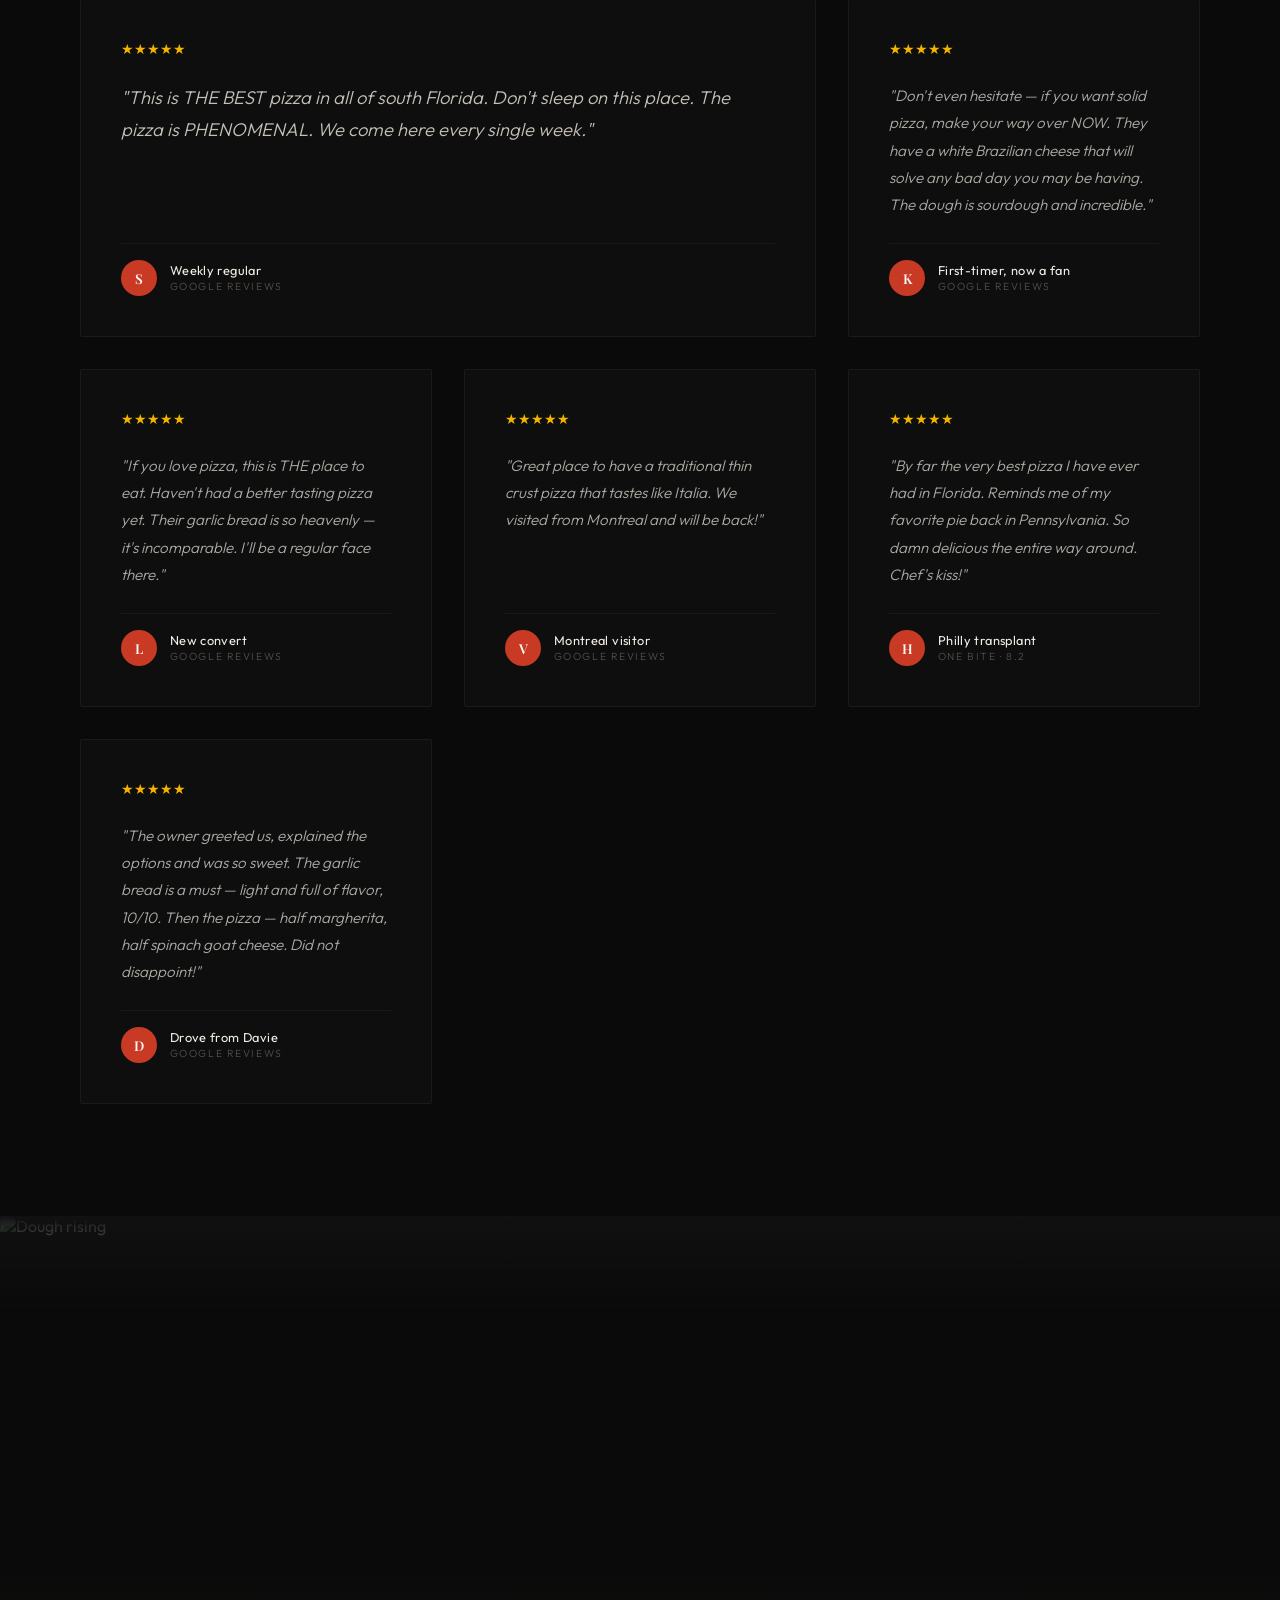
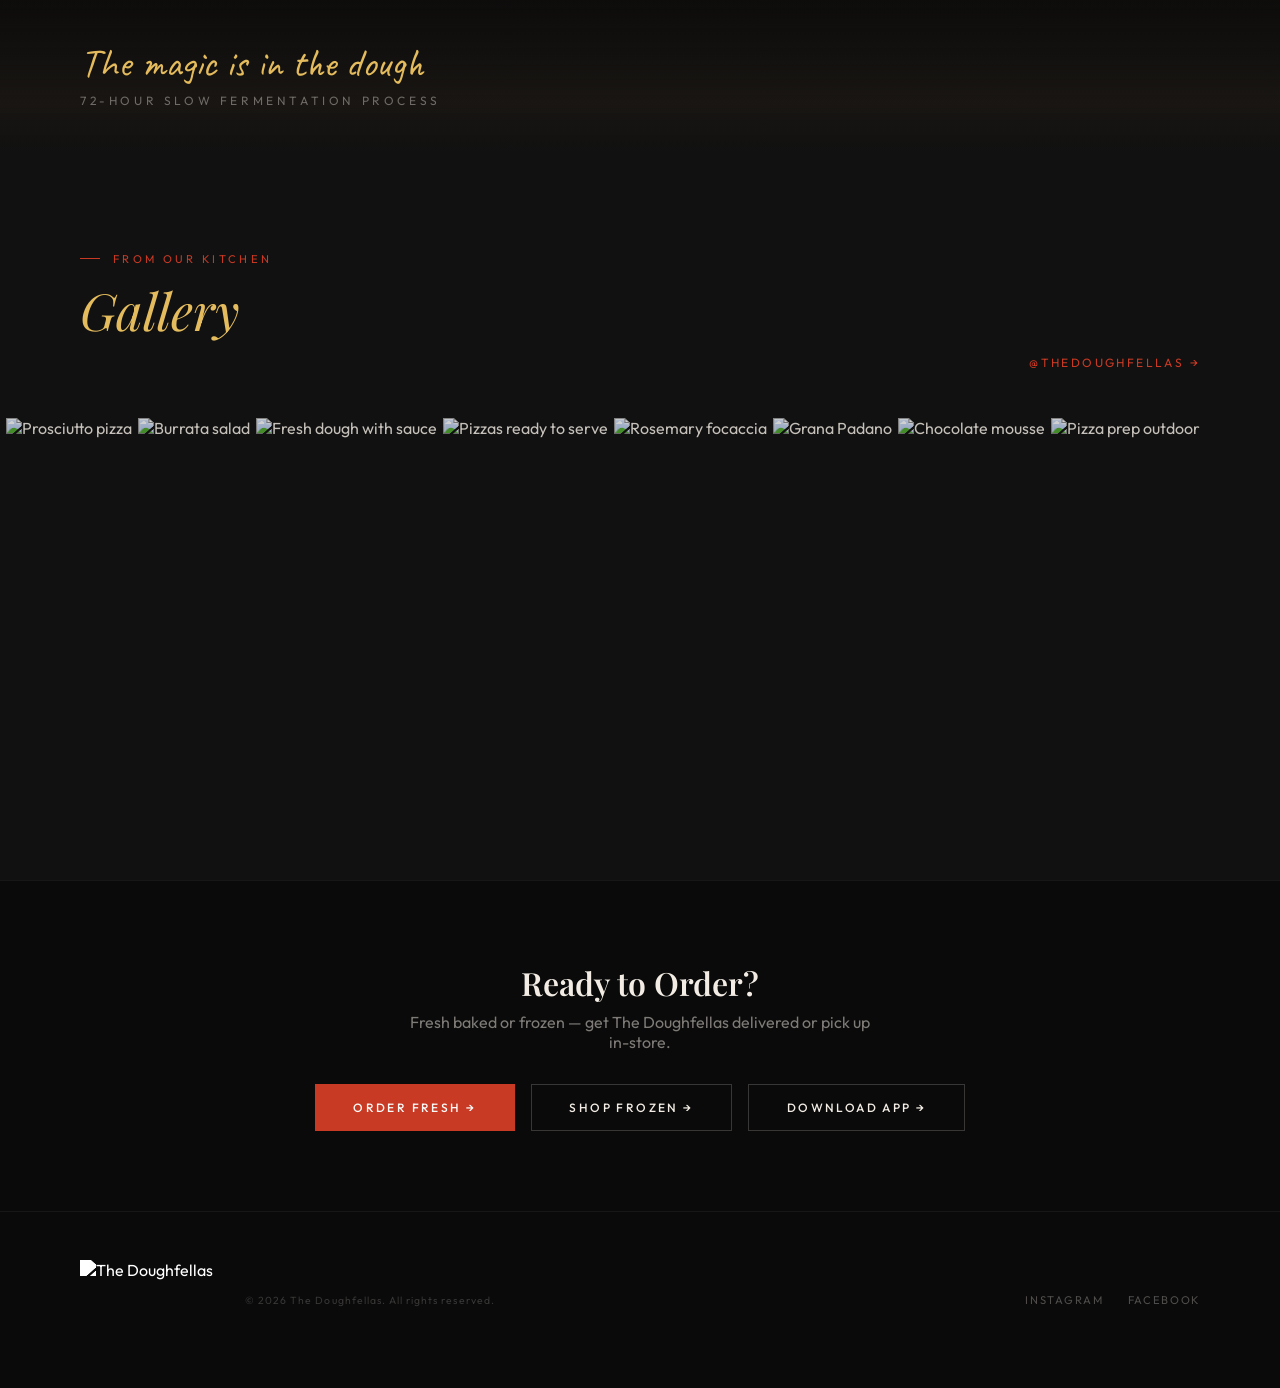
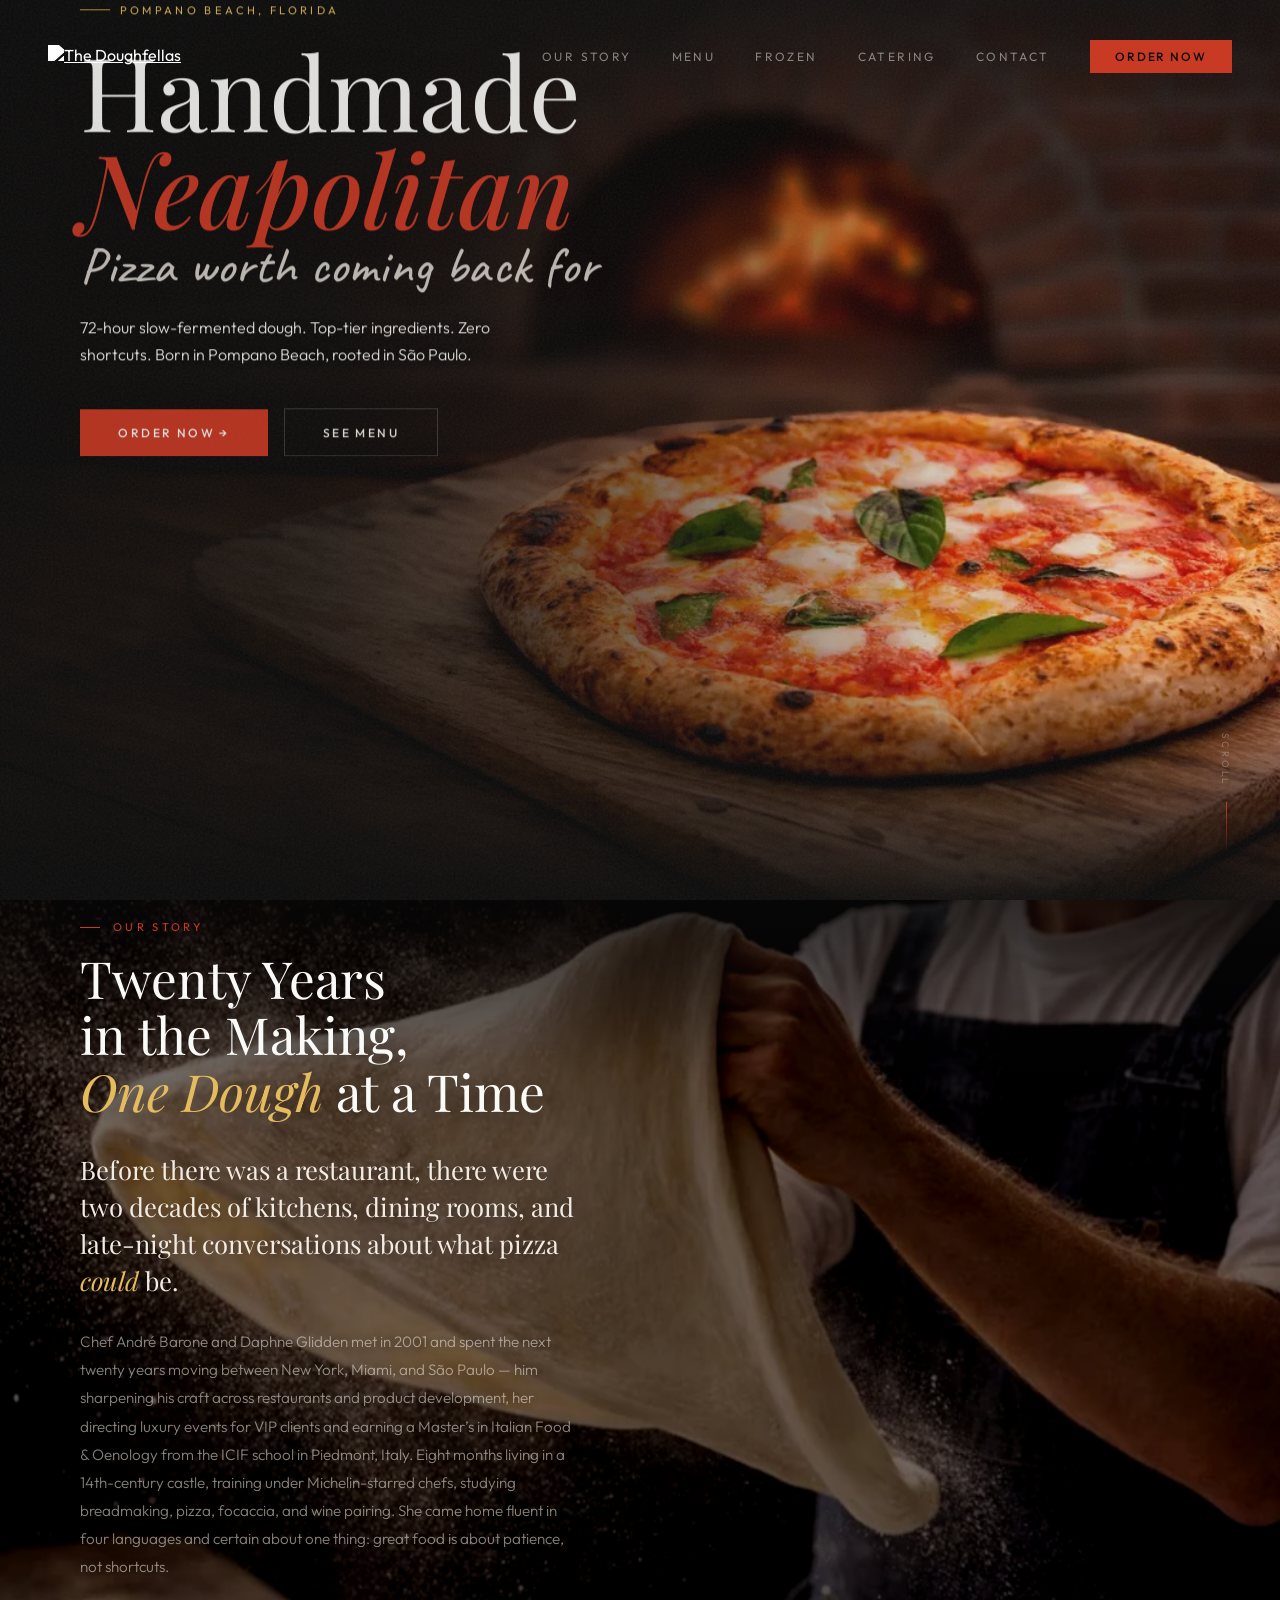
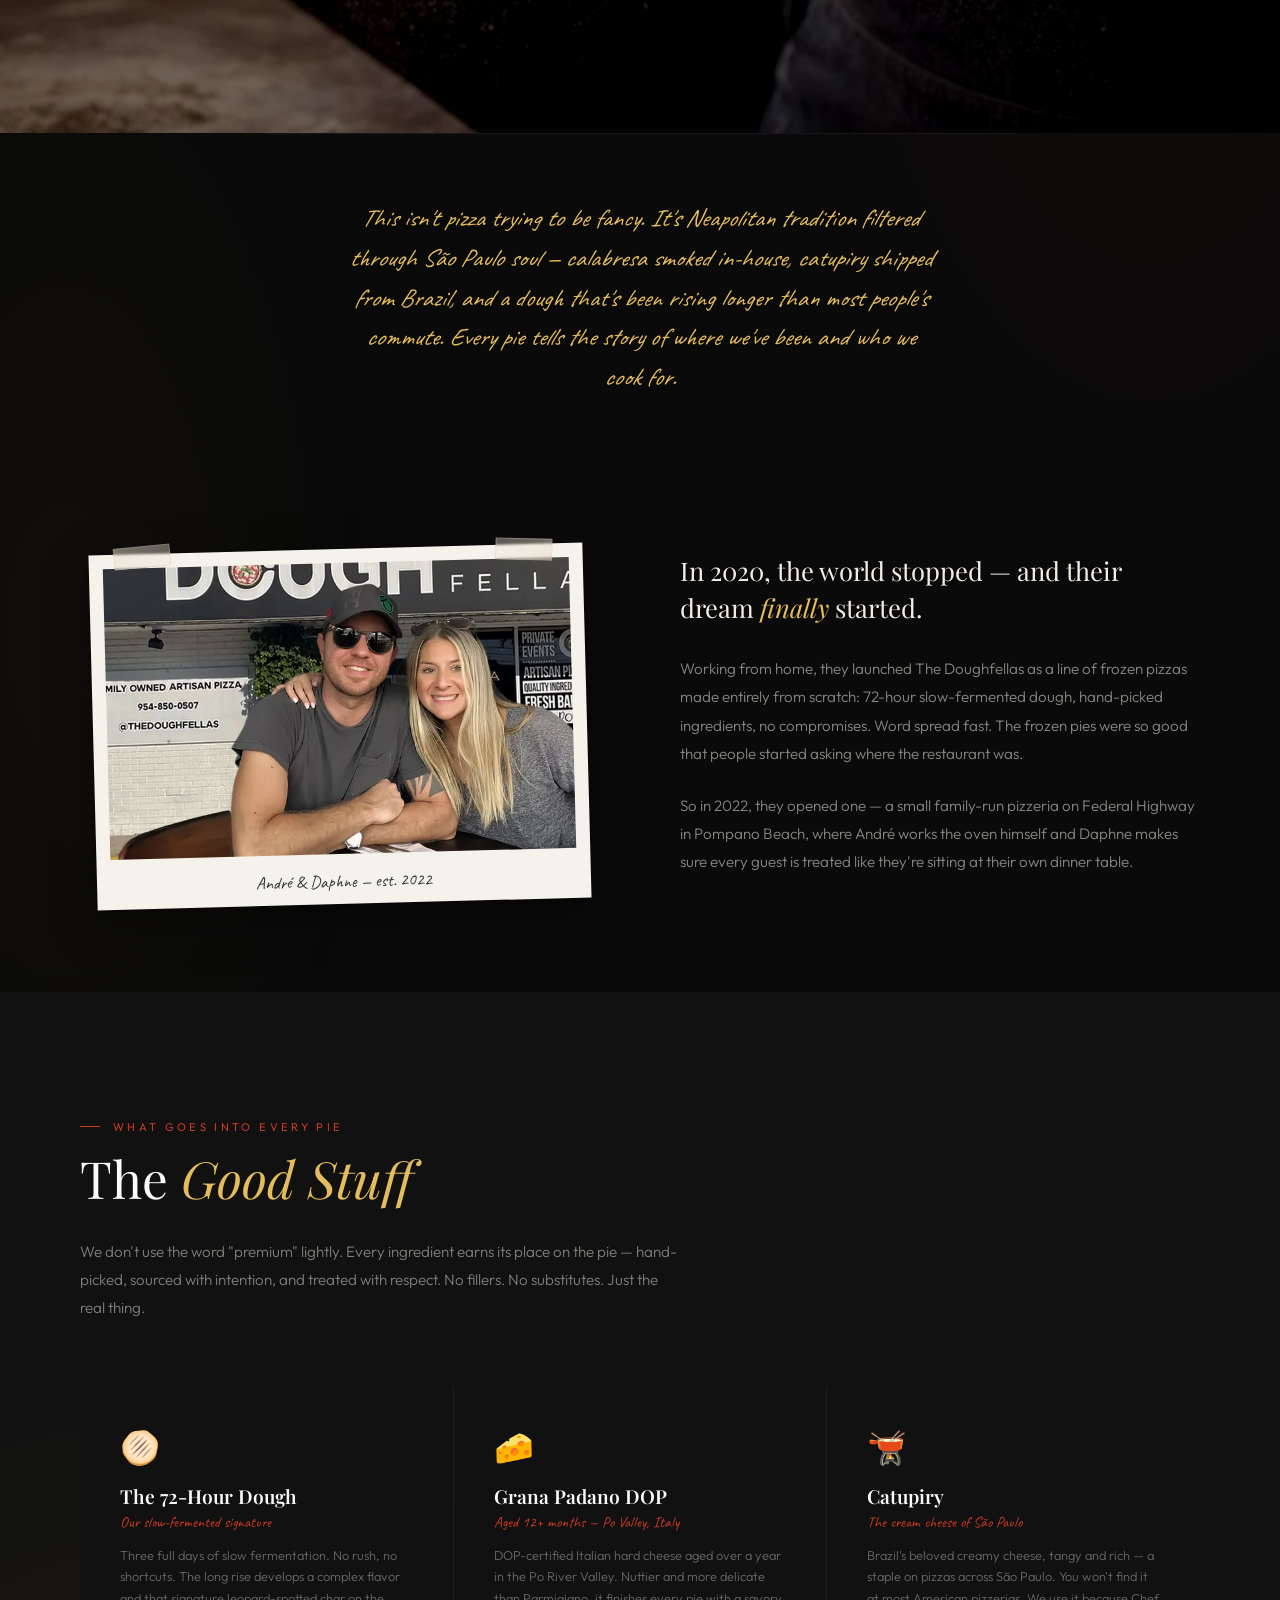
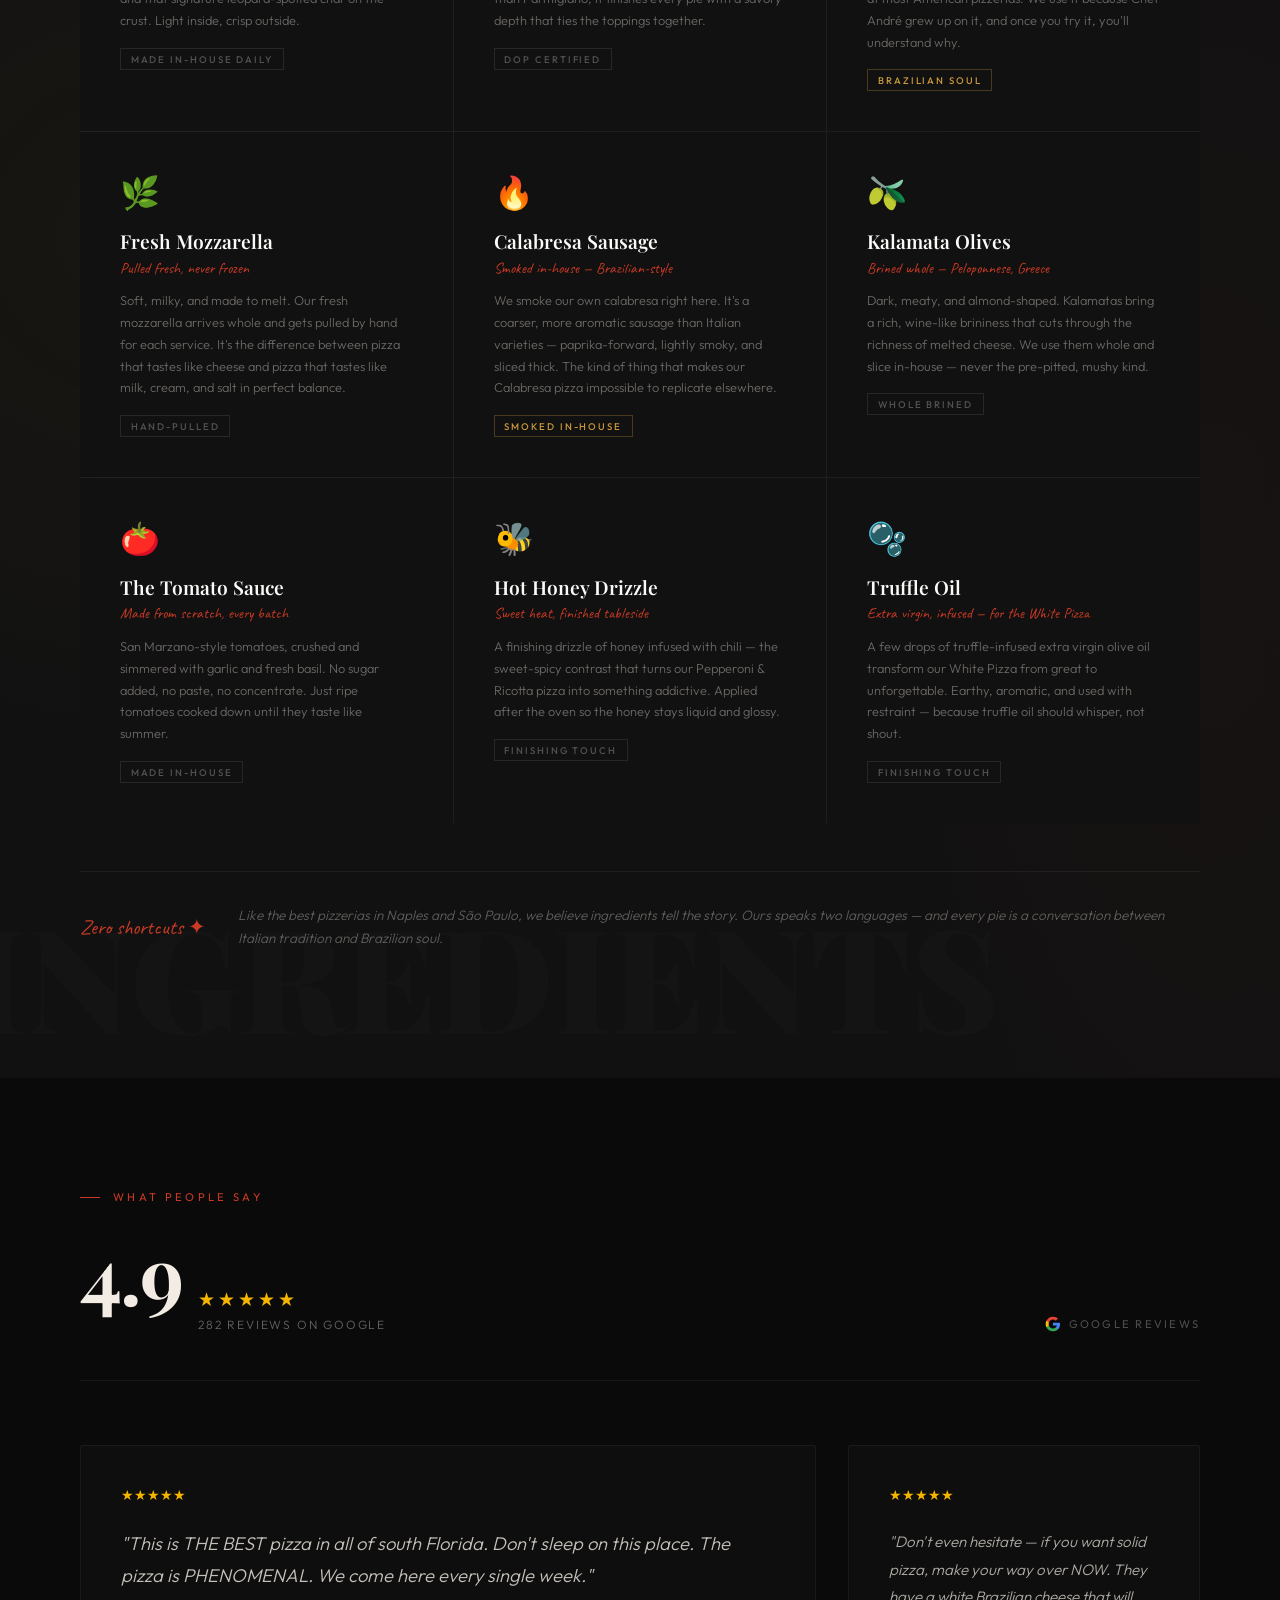
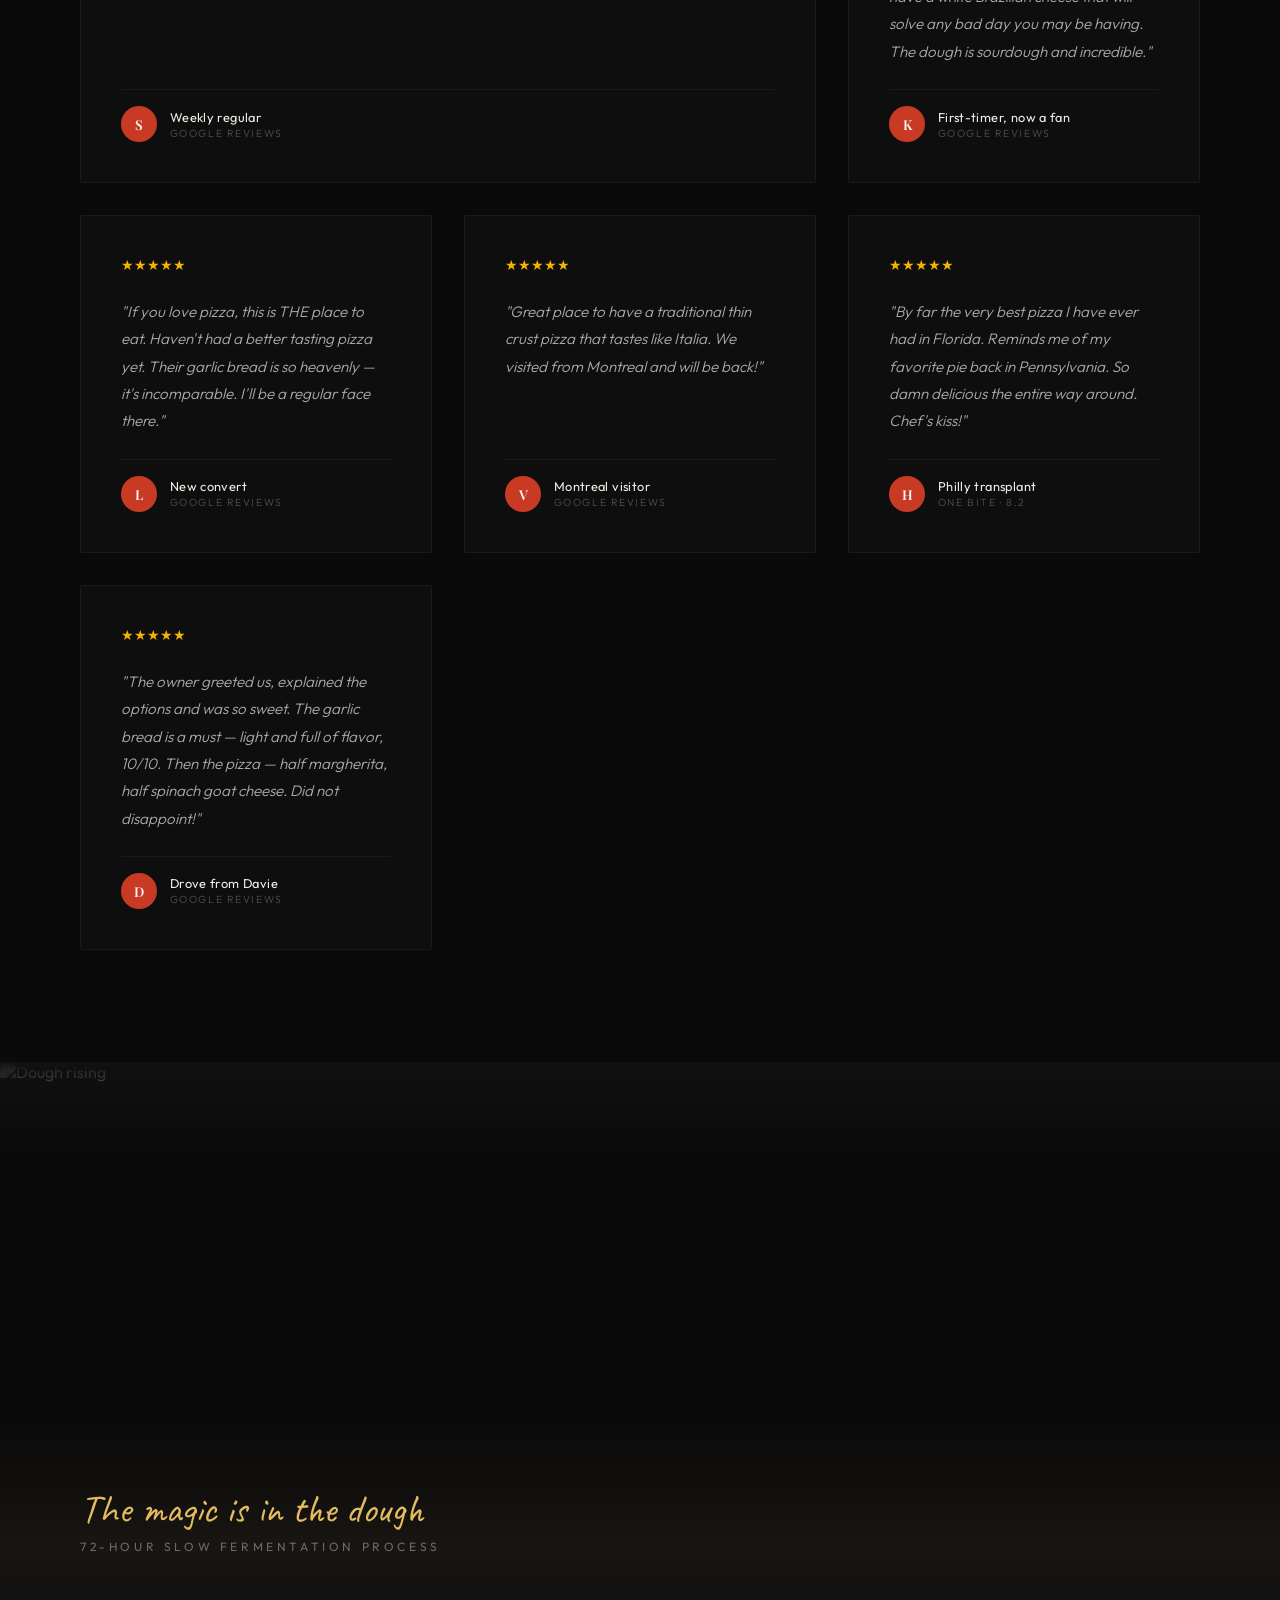
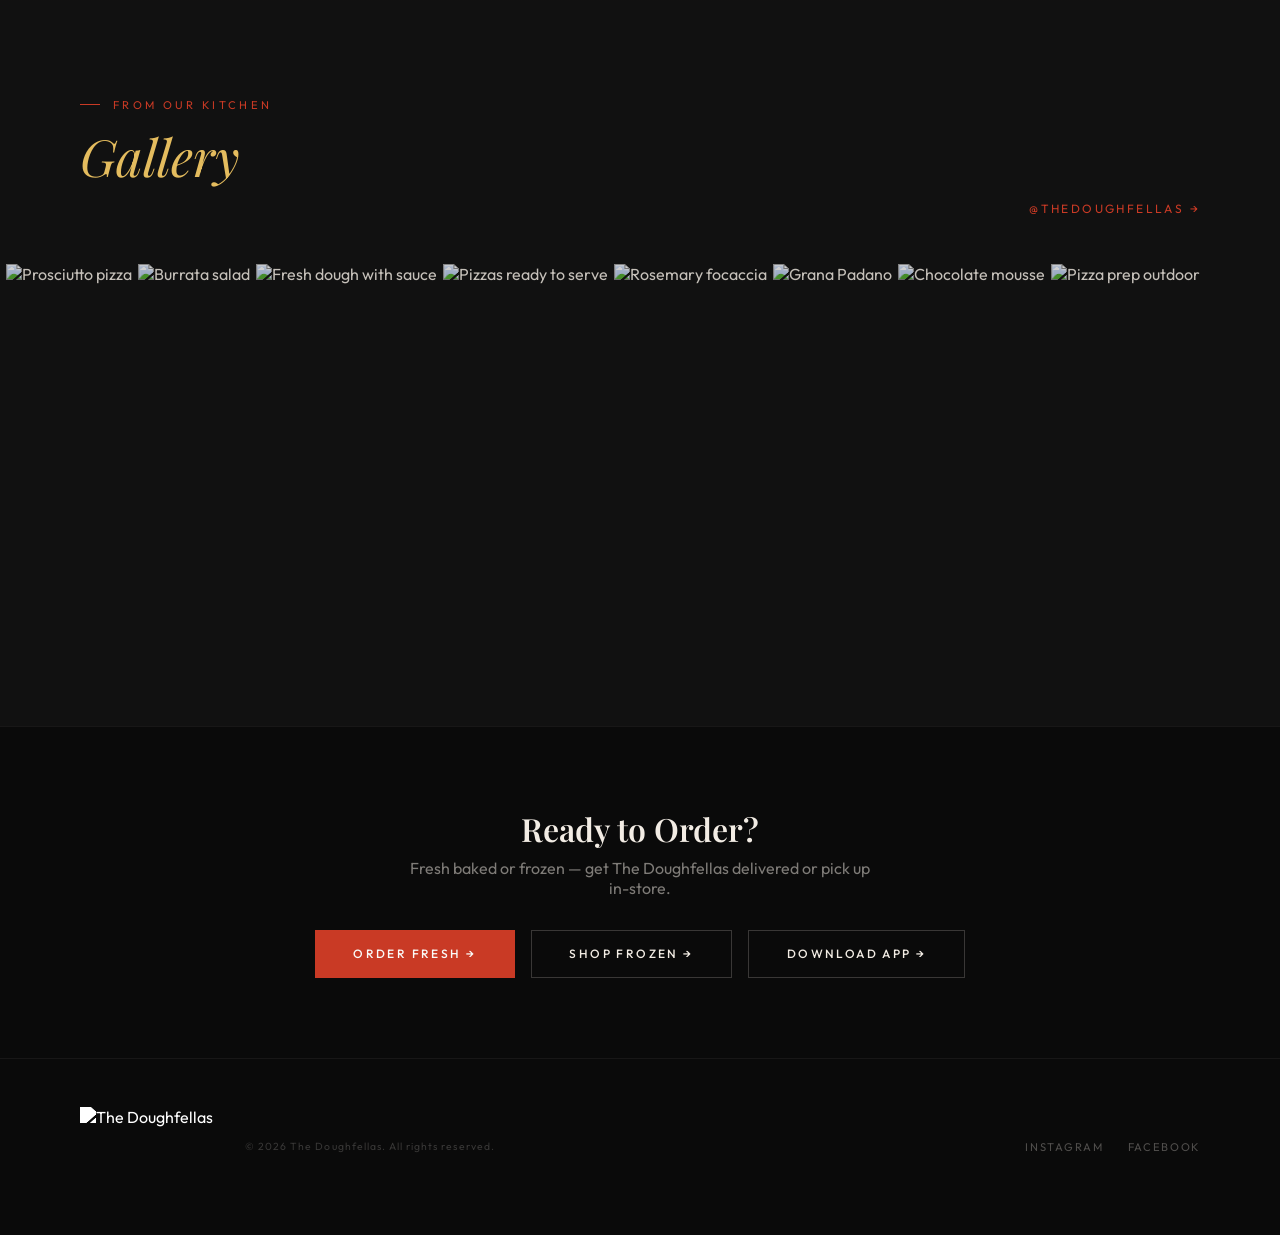
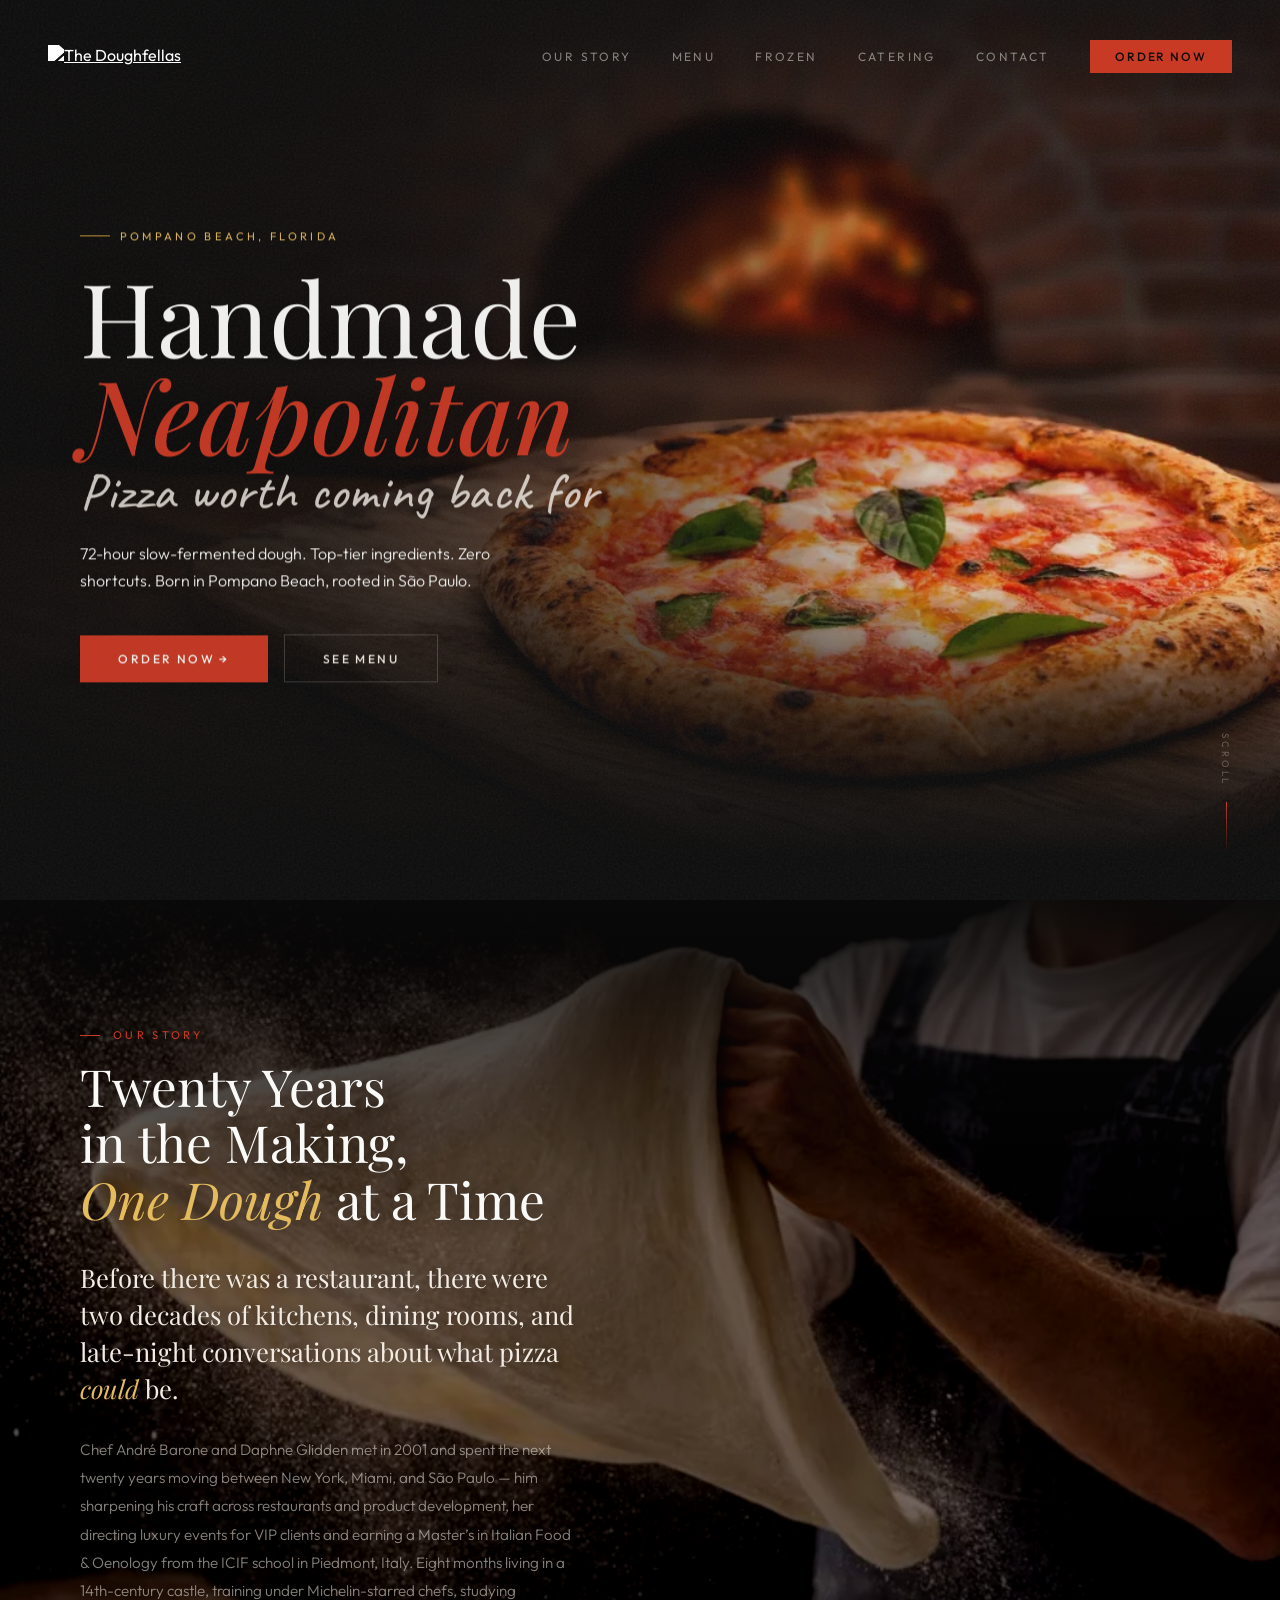
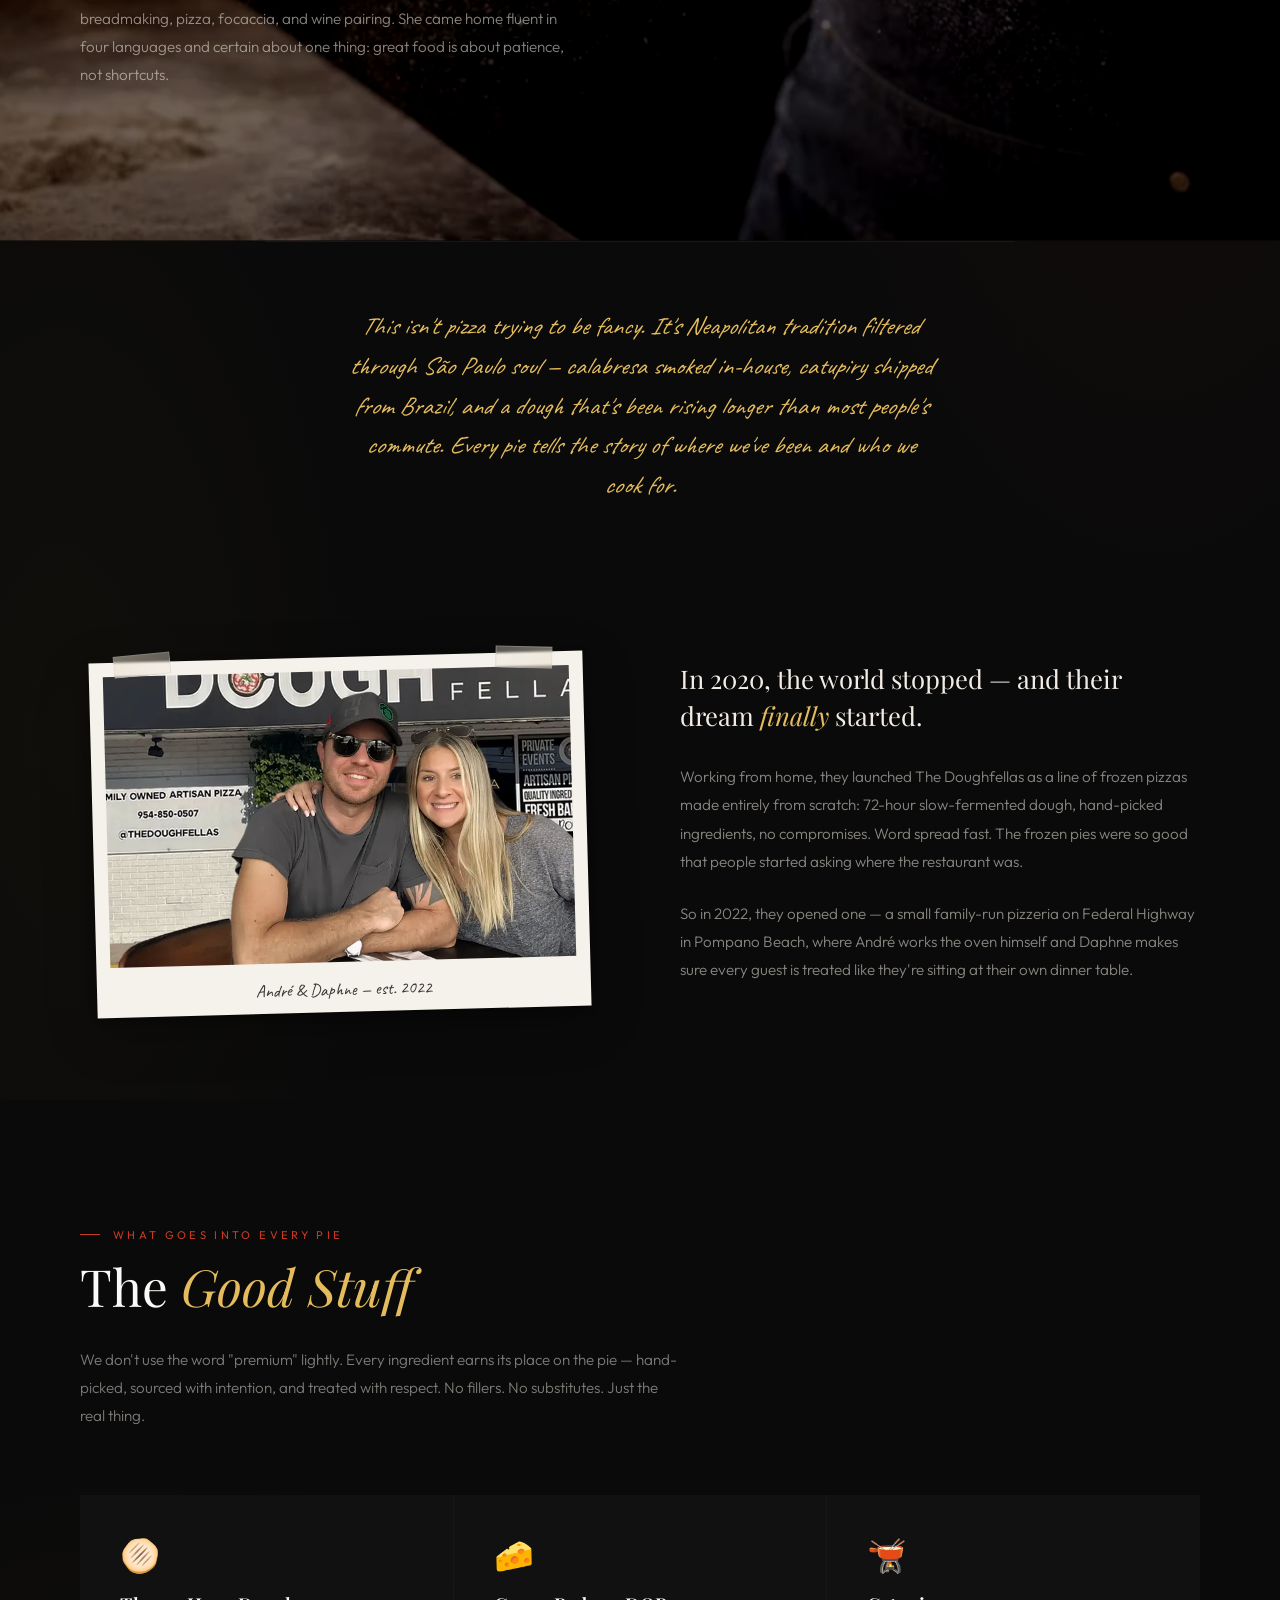
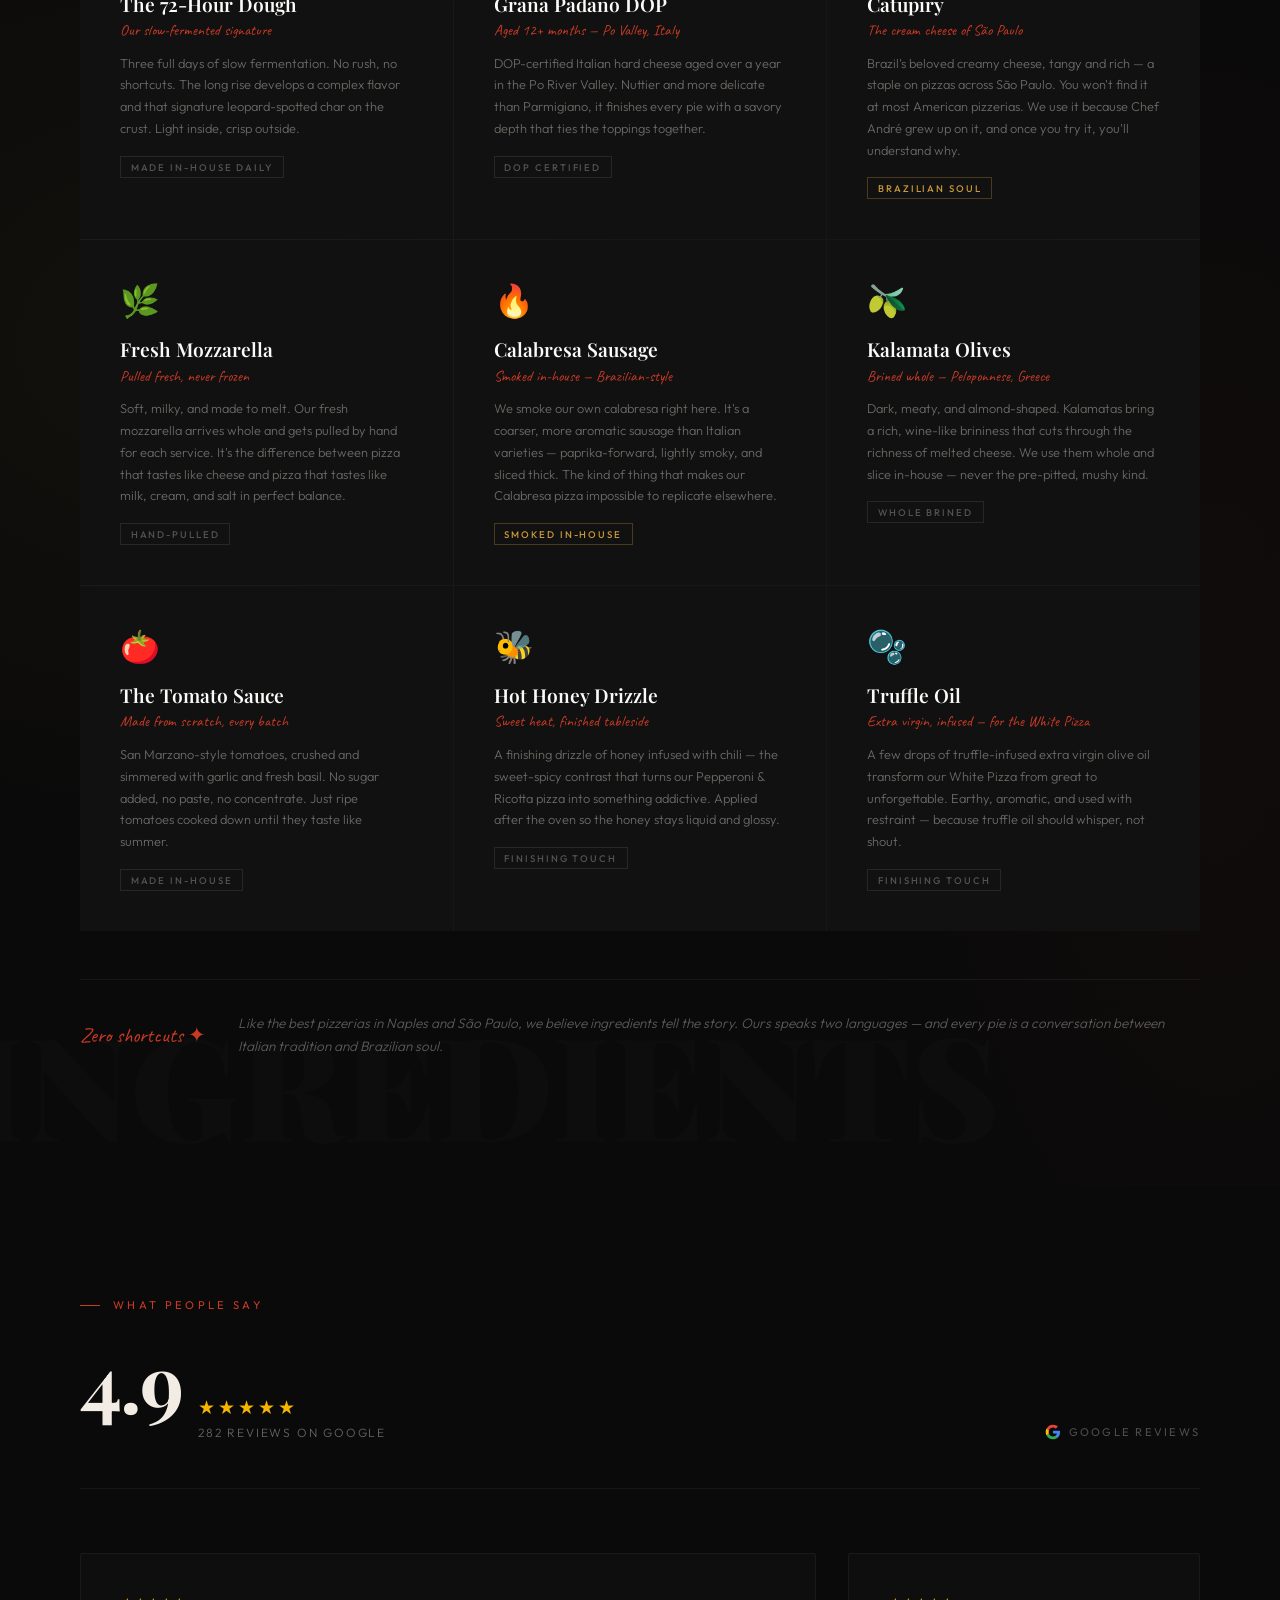
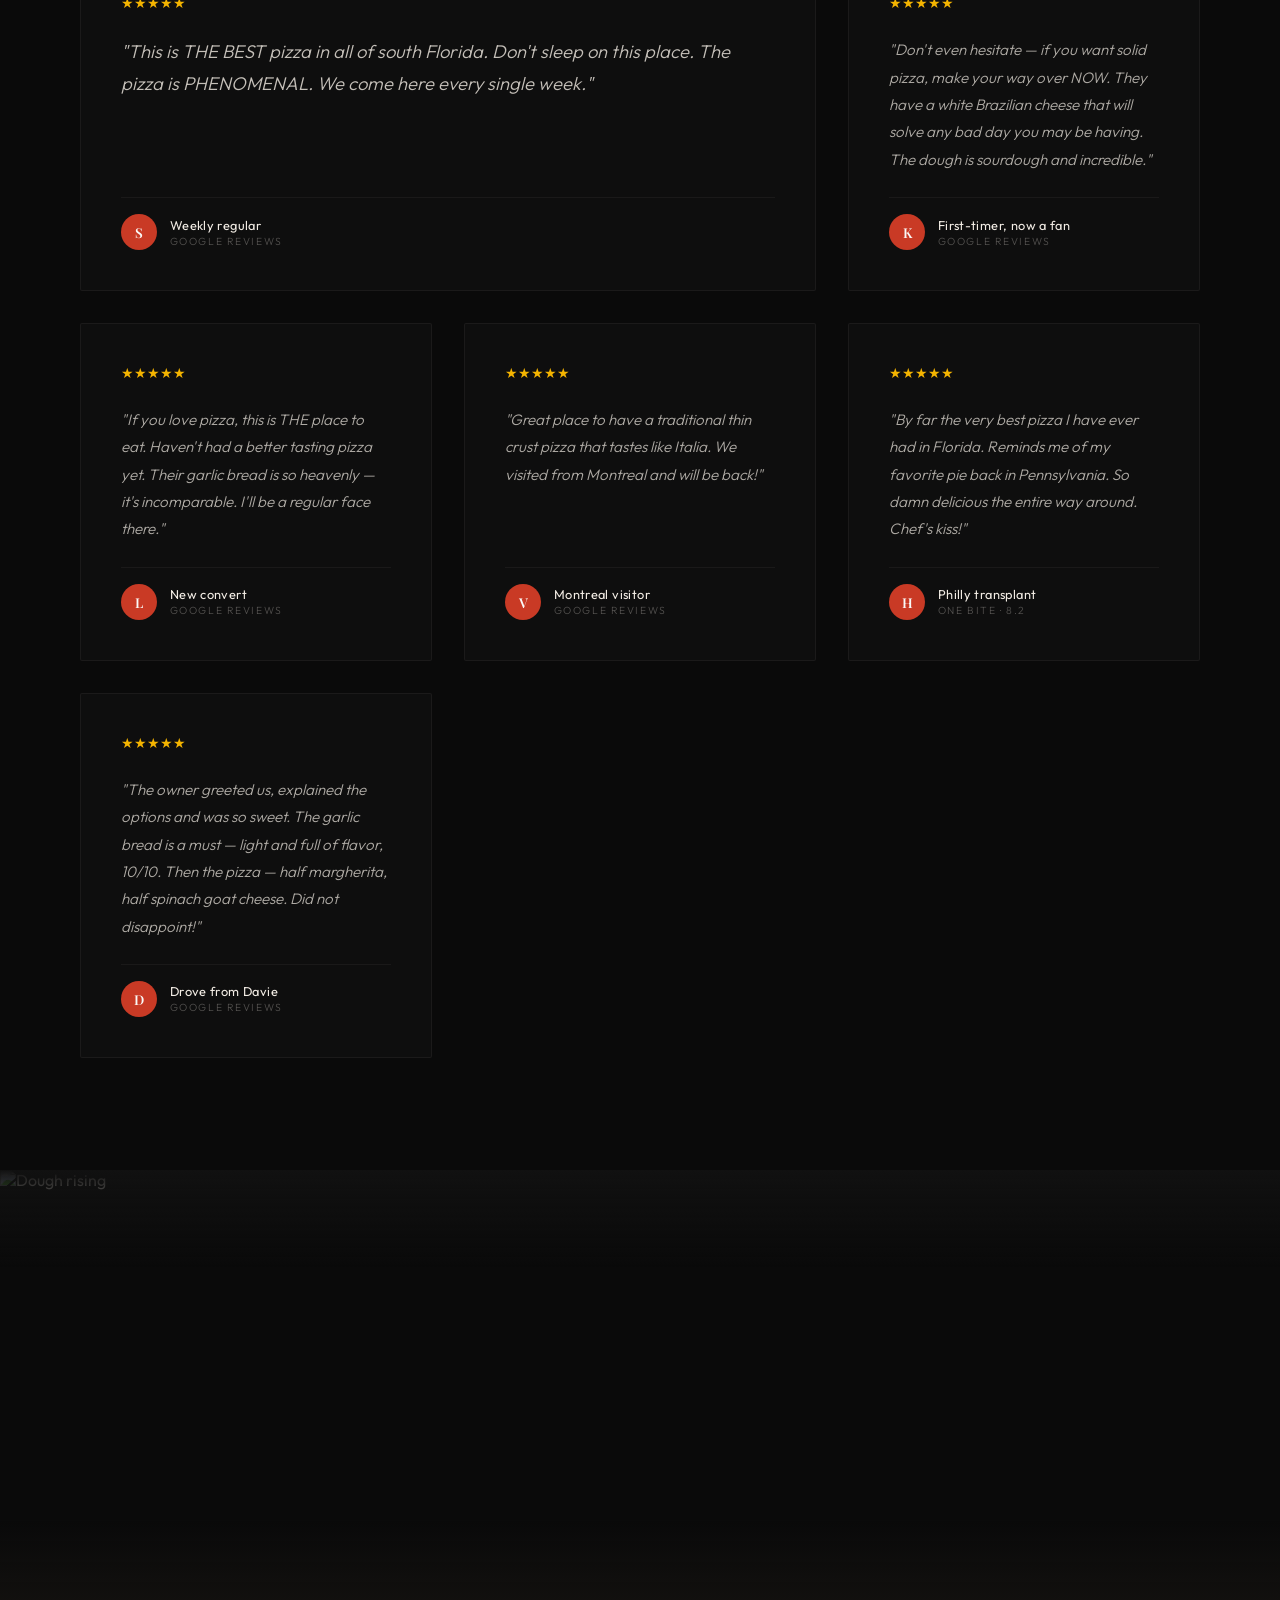
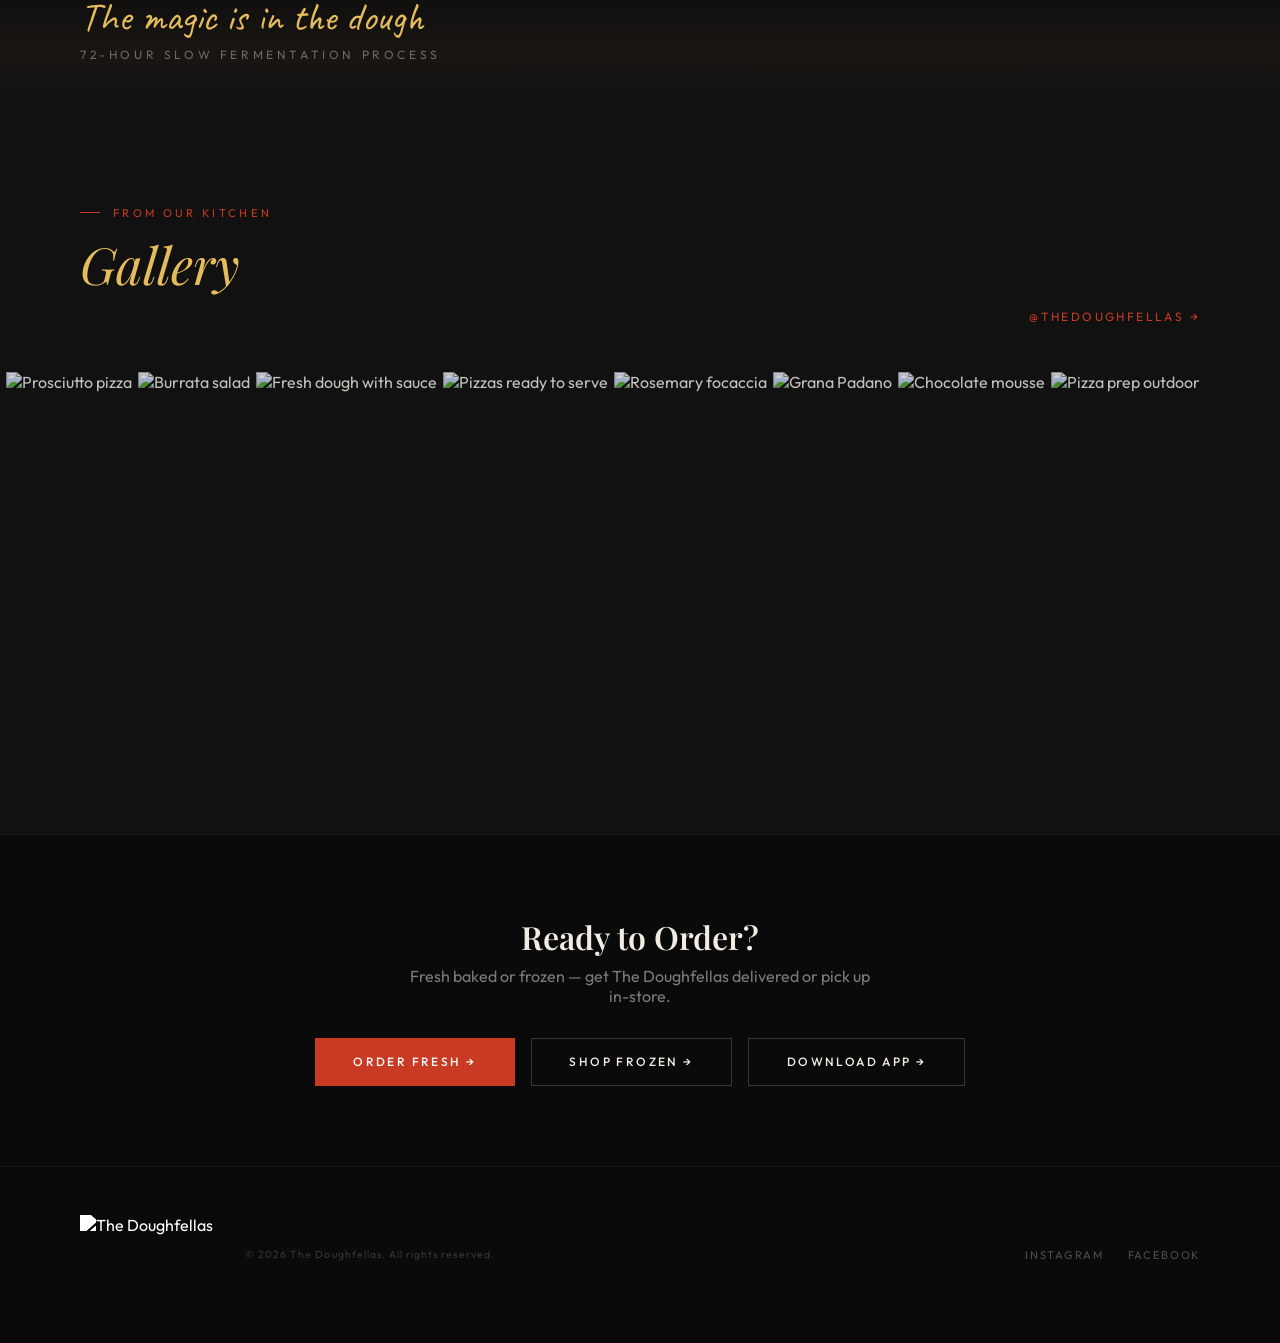
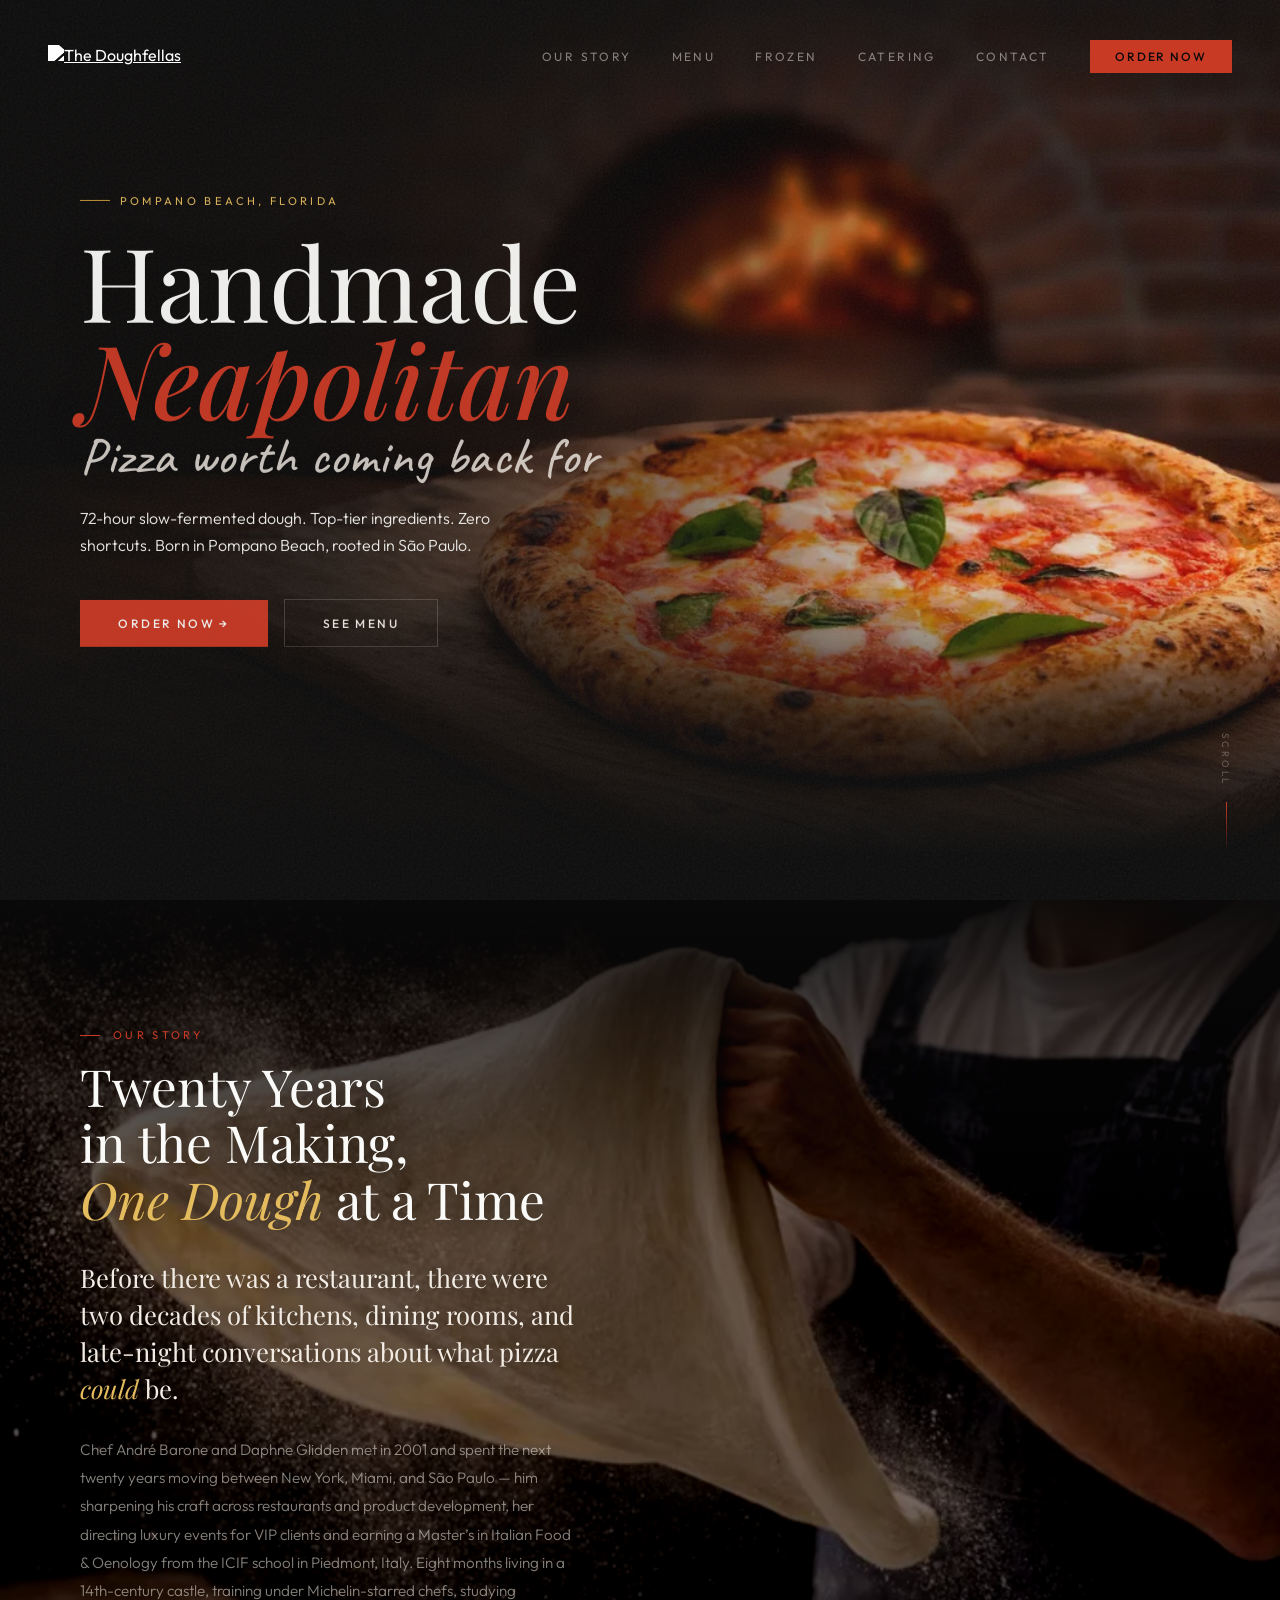
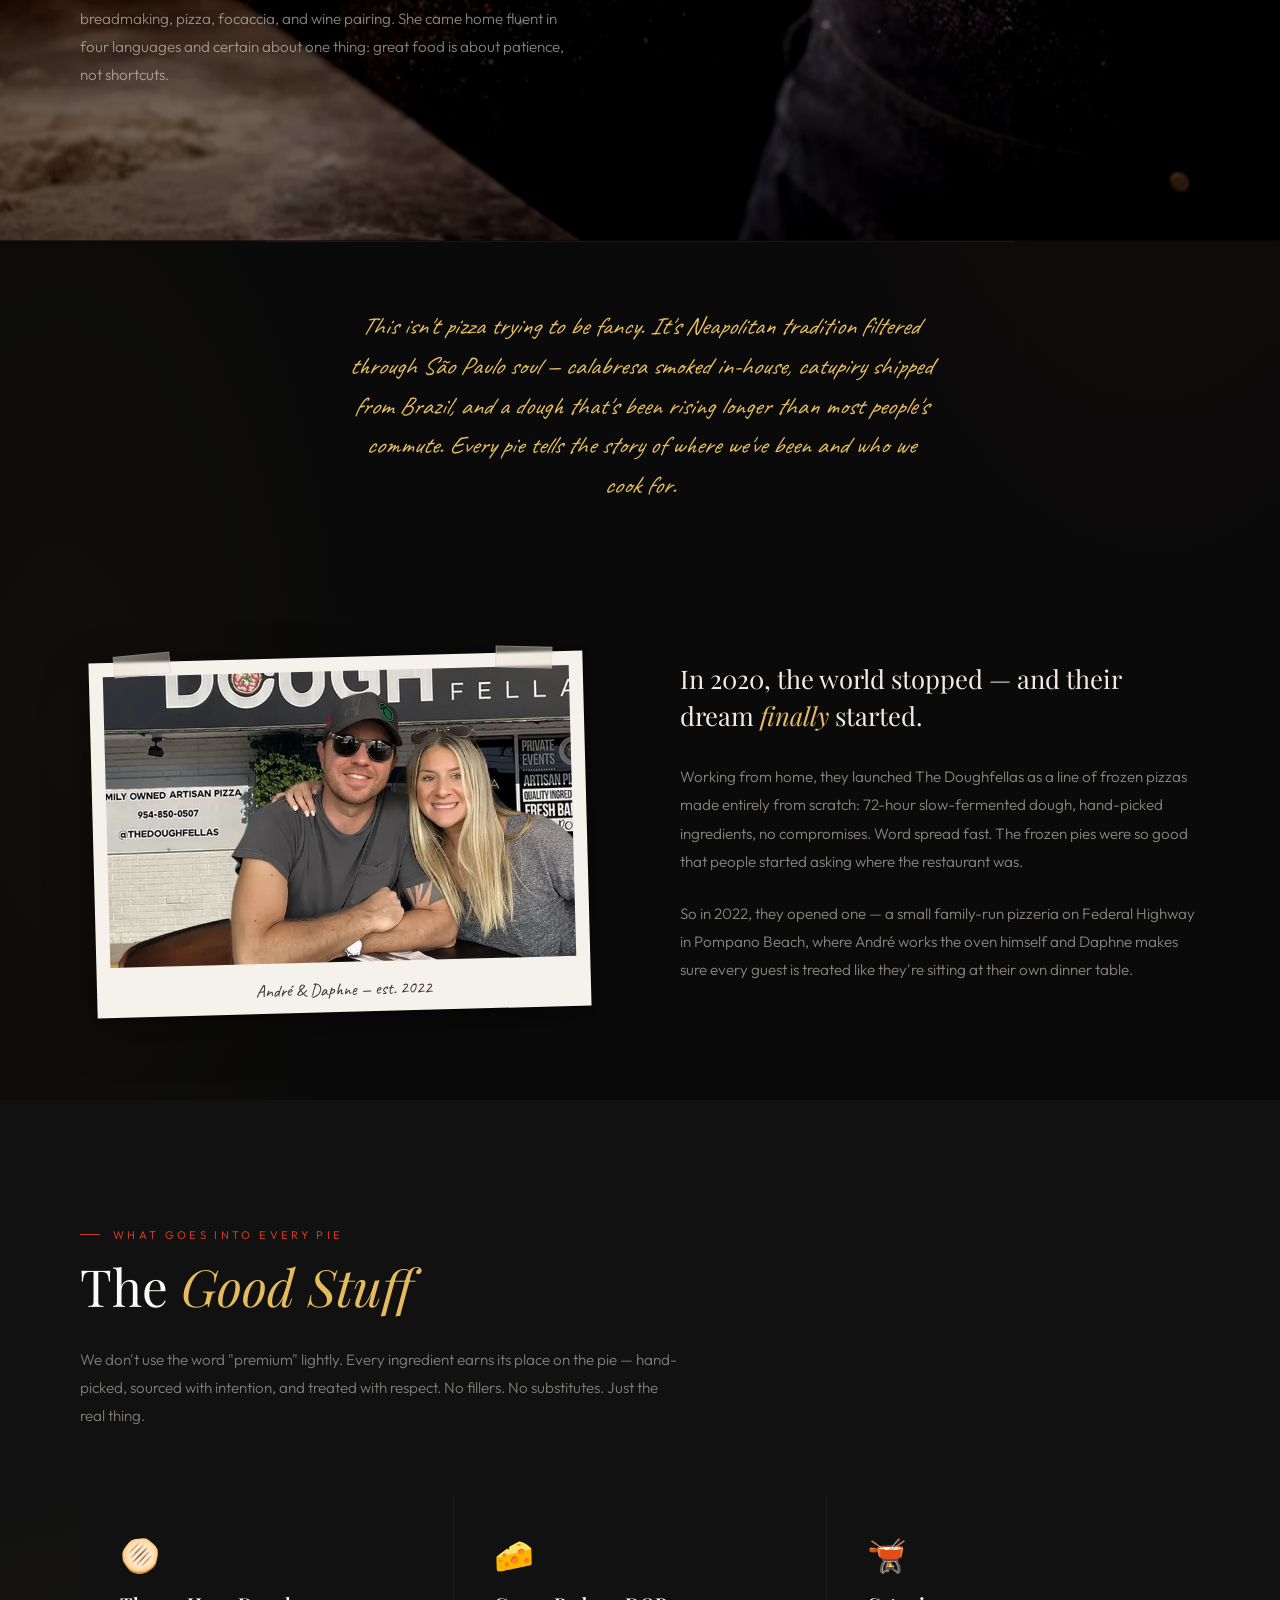
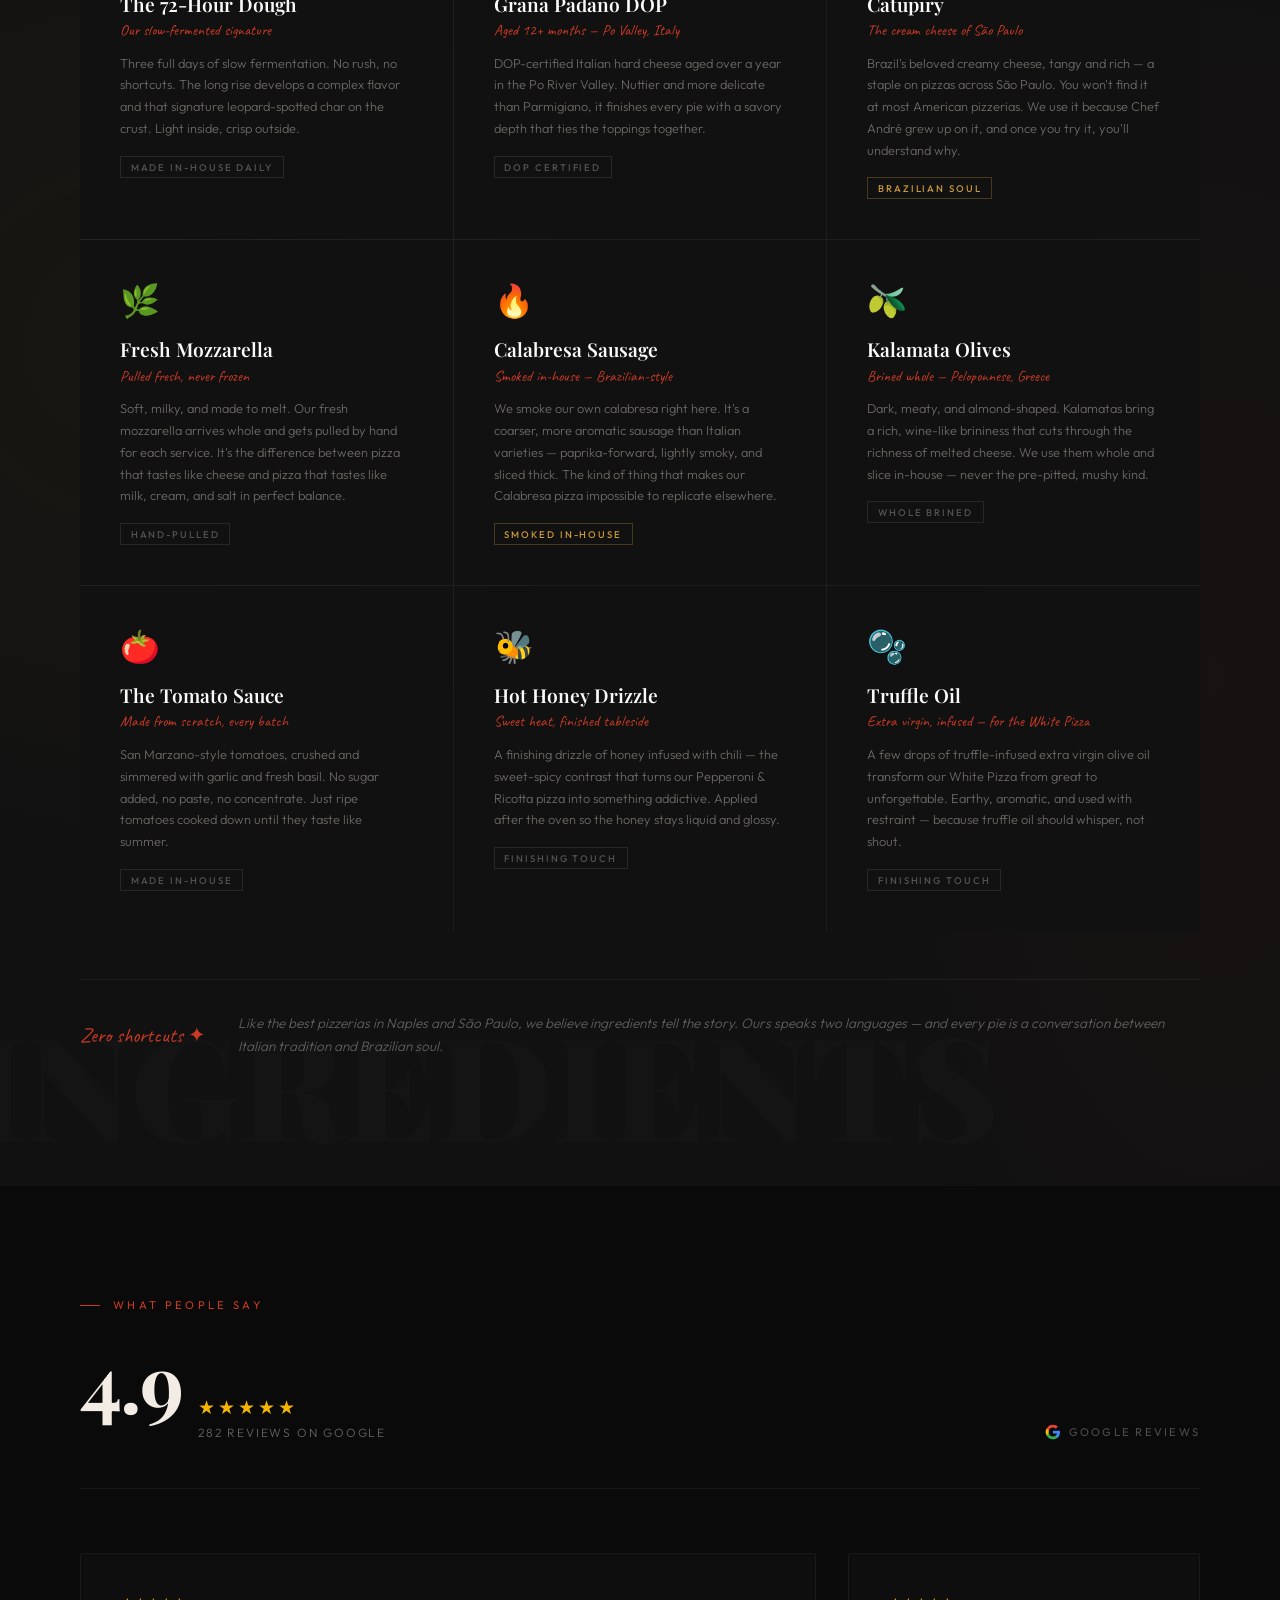
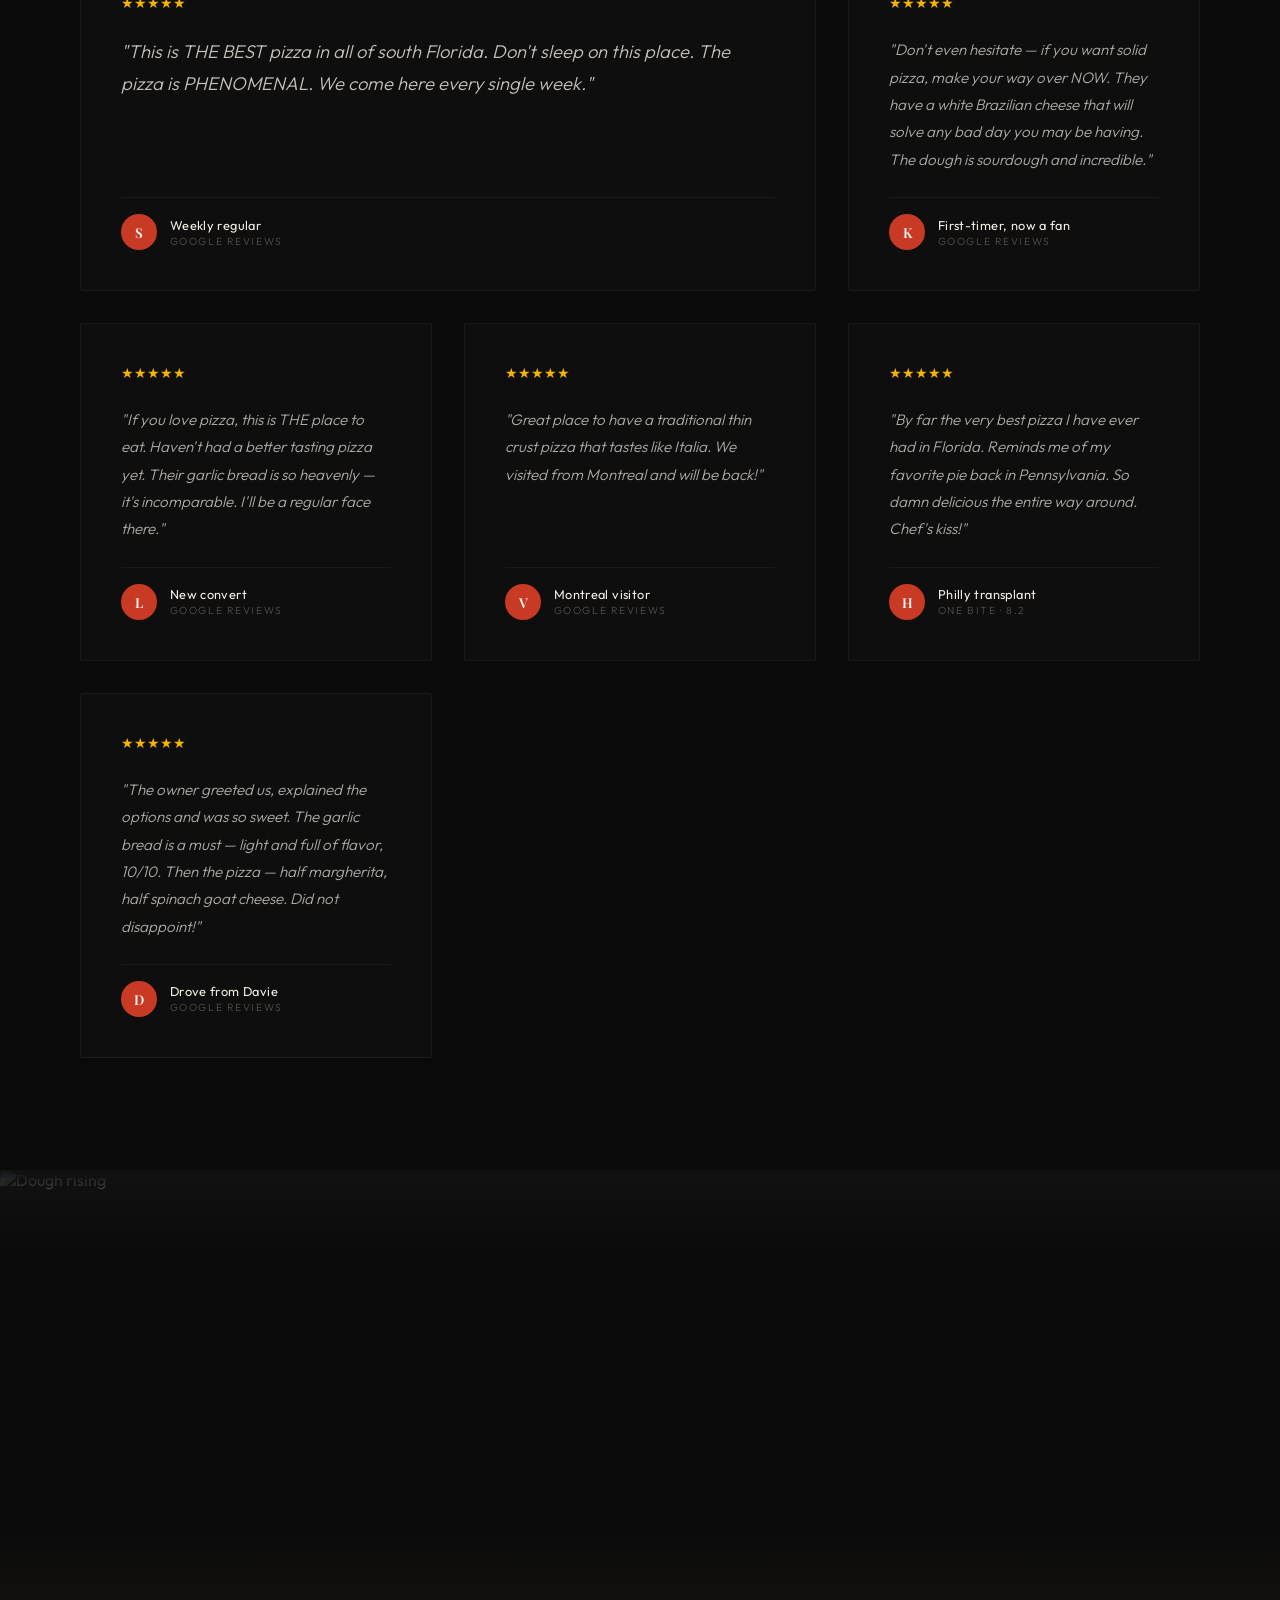
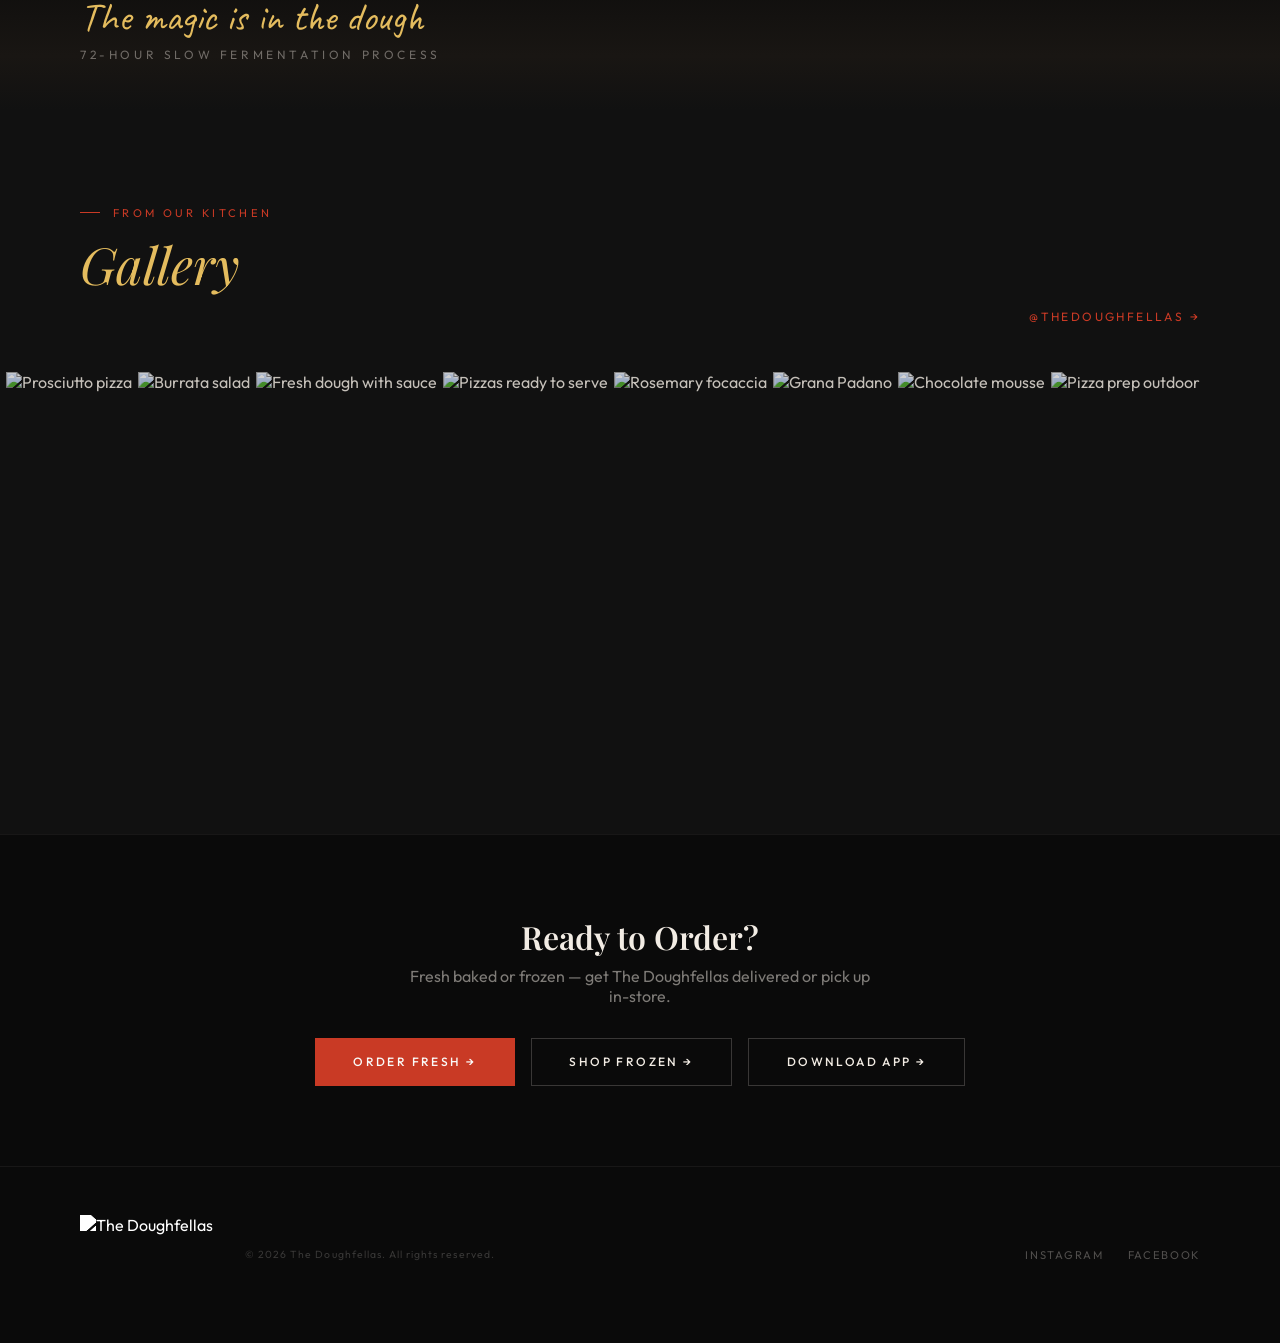
